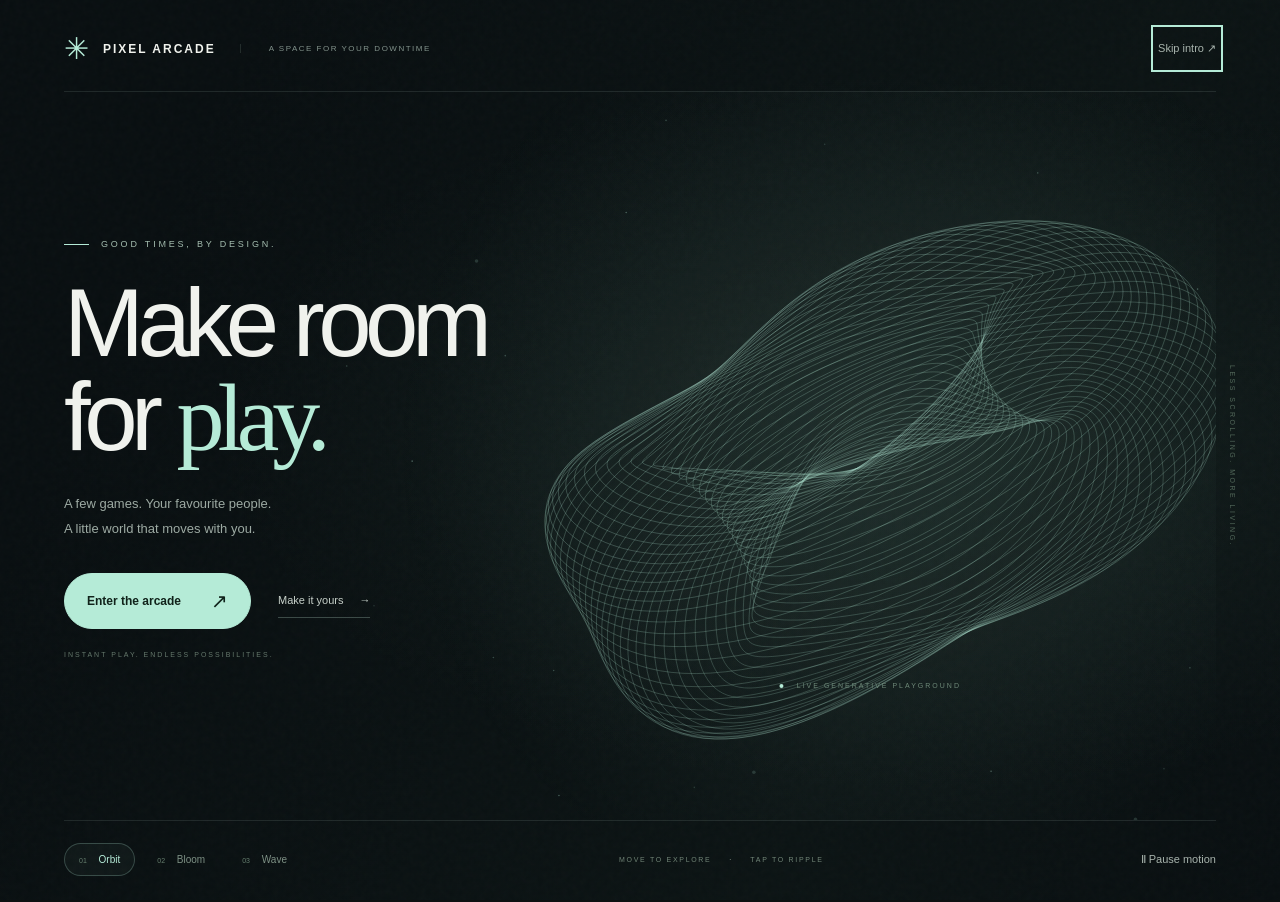
==== index.html @ 2b65c3be "Add daily coins, richer rewards and admin coin grants Add a 150-coin daily claim with a Sydney midni" ====
<!doctype html><html lang="en"><head><script>try{const t=localStorage.getItem('px-theme')||'dark';document.documentElement.dataset.theme=t==='system'?(matchMedia('(prefers-color-scheme: dark)').matches?'dark':'light'):t==='light'?'light':'dark'}catch{document.documentElement.dataset.theme='dark'}</script><script>window.pixelRequestedSection=location.hash.slice(1)</script><meta charset="utf-8"><meta name="viewport" content="width=device-width,initial-scale=1"><link id="site-icon" rel="icon" href="./icons-arcade.svg"><meta name="theme-color" content="#101014"><title>Pixel Arcade — Pick up & play</title><link rel="stylesheet" href="style.css?v=12"><link rel="stylesheet" href="appearance.css?v=2"><link rel="stylesheet" href="ai-chat.css?v=1"><link rel="stylesheet" href="calculator-advanced.css?v=1"><link rel="stylesheet" href="community.css?v=1"><link rel="stylesheet" href="colour-themes.css?v=1"><link rel="stylesheet" href="admin-panel.css?v=1"><link rel="stylesheet" href="social-hub.css?v=1"><link rel="stylesheet" href="account-security.css?v=1"><link rel="stylesheet" href="compact-ui.css?v=2"><link rel="stylesheet" href="onboarding.css?v=2"><link rel="stylesheet" href="welcome-intro.css?v=1"><link rel="stylesheet" href="icon-motion.css?v=1"><link rel="stylesheet" href="profile-ui.css?v=1"><link rel="stylesheet" href="marketplace.css?v=2"><link rel="stylesheet" href="browser-reliability.css?v=1"></head><body><aside id="side-nav"><a class="side-brand" href="#home"><span>▧</span><div>PIXEL<small>YOUR DOWNTIME, UPGRADED</small></div></a><div class="nav-label">EXPLORE</div><button class="side-link active" data-section="home"><span data-icon="home"></span>Home</button><button class="side-link" data-section="mini"><span data-icon="arcade"></span>Mini games<small id="mini-count">18</small></button><button class="side-link" data-section="big"><span data-icon="invaders"></span>Big games<small id="big-count">32</small></button><button class="side-link" data-section="apps"><span data-icon="globe"></span>Apps & browser</button><div class="nav-label">WATCH & LISTEN</div><button class="side-link" data-section="tv"><span data-icon="tv"></span>FrameX TV · Dev</button><button class="side-link" data-section="music"><span data-icon="music"></span>Spooftify</button><div class="nav-label">YOUR SPACE</div><button class="side-link" data-section="custom"><span data-icon="plus"></span>My games<small id="custom-count">0</small></button><button class="side-link" data-section="chat"><span data-icon="chat"></span>Arcade helper</button><div class="side-bottom"><button id="side-stats"><span data-icon="stats"></span>My stats</button><button id="side-settings"><span data-icon="settings"></span>Settings & cloaks</button><button id="side-tutorial"><span data-icon="help"></span>Tutorial</button><div class="side-status"><i></i> ALL SYSTEMS PLAY</div></div></aside><header><a class="brand" href="#">▦ <span>PIXEL<span class="muted">ARCADE</span></span></a><span class="headernote">SMALL GAMES. BIG ENERGY.</span><nav class="header-actions"><button id="tutorialview" aria-label="Tutorial">? <span>Tutorial</span></button><button id="settingsview" aria-label="Settings">⚙ <span>Settings</span></button><button id="statsview">◷ My stats</button><button id="accountview">☻ Account</button><button id="favview">♡ Favourites</button></nav></header><main><section id="apps-page" hidden><div class="eyebrow">ONE DOCK. ALL YOUR DESTINATIONS.</div><div class="apps-heading"><div><h1>Your everyday apps.</h1><p>Watch, play, listen, make something. Pick a destination below.</p></div><button id="apps-open-browser" class="primary">Open web browser ↗</button></div><p class="apps-service-note">Web apps use your selected Direct or Scramjet connection. Availability varies by site, embedding rules and network. NVIDIA and other services may need their own accounts.</p><div id="apps-grid"></div></section>
<section id="browser-page" hidden><div class="browser-heading"><div><span class="eyebrow">EXPLORE AT YOUR OWN PACE</span><h1>Pixel Browser<span class="browser-provider">Scramjet</span></h1></div><button id="browser-fullscreen" title="Expand browser" aria-label="Expand browser">⛶</button></div><div id="browser-workspace"><div class="browser-tabstrip"><div id="browser-tabs" role="tablist" aria-label="Browser tabs"></div><button id="browser-new-tab" aria-label="New browser tab" title="New tab">+</button></div><div class="browser-chrome"><span class="browser-mode-label">Browser</span><div class="browser-navigation"><button type="button" id="browser-back" aria-label="Previous entered address" title="Previous entered address" disabled>←</button><button type="button" id="browser-forward" aria-label="Next entered address" title="Next entered address" disabled>→</button><button type="button" id="browser-reload" aria-label="Reload page" title="Reload">↻</button><button type="button" id="browser-home" aria-label="Browser start page" title="Start page">⌂</button></div><form id="browser-form"><span class="address-mark" aria-hidden="true">◎</span><input id="browser-address" aria-label="Website address or search" placeholder="Search or enter a website…" autocomplete="off" spellcheck="false" required><button type="button" id="browser-bookmark" aria-label="Bookmark this website" title="Bookmark" disabled>☆</button><button type="submit" class="address-go" aria-label="Go to address">↵</button></form><details id="browser-menu"><summary aria-label="Browser options" title="Browser options">•••</summary><div class="browser-menu-content"><button id="browser-stop">Stop loading</button><button id="browser-open-blank">Open in blank tab ↗</button><div id="browser-links" hidden><span id="browser-external" hidden></span><span id="browser-direct" hidden></span></div><p>Back and forward follow addresses entered here. Navigation inside external pages is managed by the loaded website or provider.</p></div></details></div><div class="browser-bookmark-bar"><span>BOOKMARKS</span><div id="browser-bookmarks"></div><span id="browser-bookmark-hint">Save a favourite with ☆</span></div><div class="browser-connection-bar"><label for="browser-connection">Connection <select id="browser-connection"><option value="scramjet">Scramjet</option><option value="direct">Direct website</option></select></label><p id="browser-connection-note"></p><button id="browser-try-direct" type="button" hidden>Try Direct</button><button id="browser-retry" type="button" disabled>Retry</button></div><div id="browser-standby"><div class="browser-start-icon">◎</div><span class="eyebrow">YOUR NEXT DESTINATION</span><h2>A little curiosity<br>goes a long way.</h2><p>Search above or jump into a favourite.</p><div id="browser-start-apps"></div></div><div id="browser-viewport" hidden><iframe id="web-browser-frame" title="External Scramjet web browser" src="about:blank" allow="autoplay; fullscreen; encrypted-media; clipboard-write; gamepad" allowfullscreen sandbox="allow-scripts allow-same-origin allow-forms allow-popups allow-popups-to-escape-sandbox allow-downloads allow-pointer-lock allow-modals"></iframe></div><div class="browser-statusbar"><span class="browser-status-dot"></span><span id="browser-status" role="status">Ready when you are.</span><button id="browser-clear-bookmarks" title="Remove saved bookmarks">Clear bookmarks</button></div></div><p id="browser-feedback" role="status"></p></section><section id="notes-page" hidden><div class="eyebrow">A LITTLE SPACE FOR YOUR IDEAS</div><div class="apps-heading"><div><h1>Your scratchpad.</h1><p>Notes are saved on this browser.</p></div><button id="download-notes">Download .txt ↧</button></div><label class="sr-only" for="personal-notes">Your notes</label><textarea id="personal-notes" placeholder="Start writing something…" spellcheck="true"></textarea><p id="notes-status" role="status">Saved on this browser</p></section><section id="home-page"><div class="home-overline"><span><i></i> YOUR LITTLE CORNER OF THE INTERNET</span><time id="home-clock"></time></div><div class="home-intro"><div><p class="eyebrow">WELCOME TO PIXEL</p><h1>A good time.<br><em>One click away.</em></h1><p>Big adventures, small distractions, and your favourite sounds.<br>Where are we heading?</p></div><div class="home-emblem" aria-hidden="true">✦<span>PLAY / WATCH / LISTEN</span></div></div><section class="home-essentials" aria-label="Quick access"><div class="essentials-heading"><span class="eyebrow">RIGHT HERE, EVERY TIME</span><span>Play. Connect. Figure it out.</span></div><div id="home-tools"></div></section><form id="home-search-form"><span>⌕</span><input id="home-search" placeholder="Find your next favourite game…" aria-label="Search the arcade"><button class="primary">Find a game ↗</button></form><div class="quick-launch"><span>JUMP BACK IN</span><button data-quick="minecraft262">▦ Minecraft 26.2</button><button data-quick="bitlife">◡ BitLife</button><button id="home-random">✦ Surprise me</button><button id="home-blank">↗ Open blank tab</button></div><div class="destination-grid"><button class="destination-card mint" data-section="mini"><span class="destination-icon" data-icon="arcade"></span><span class="destination-meta">QUICK ROUNDS / CLASSIC HIGHS</span><h2>Mini games</h2><p>Little games. One more go.</p><span class="destination-arrow">↗</span></button><button class="destination-card lilac" data-section="big"><span class="destination-icon" data-icon="invaders"></span><span class="destination-meta">WORLDS WORTH GETTING LOST IN</span><h2>Big games</h2><p>Minecraft, GTA, BitLife & the original collection.</p><span class="destination-arrow">↗</span></button><button class="destination-card peach" data-section="tv"><span class="destination-icon" data-icon="tv"></span><span class="destination-meta">SOMETHING FOR THE WATCHLIST</span><h2>TV & movies</h2><p>Developer access · password required.</p><span class="destination-arrow">↗</span></button><button class="destination-card blue" data-section="music"><span class="destination-icon" data-icon="music"></span><span class="destination-meta">SET THE SOUNDTRACK</span><h2>Music</h2><p>Find your rhythm with Spooftify.</p><span class="destination-arrow">↗</span></button></div><div class="home-bottom"><div><span data-icon="plus"></span><p>Your arcade. Your picks.<small>Add a game link or upload an HTML game.</small></p></div><button id="home-add">Add a game +</button></div></section><section id="media-page" hidden><div class="eyebrow" id="media-label"></div><h1 id="media-heading"></h1><p id="media-description"></p><div id="media-art" aria-hidden="true"></div><div class="media-actions"><button id="media-play" class="primary">Open player ↗</button><button id="media-inline">Play inside this page</button><a hidden id="media-direct" target="_blank" rel="noopener noreferrer">Open source directly ↗</a></div><p id="media-note" class="stats-note"></p></section><section id="chat-page" hidden><div class="eyebrow">A LITTLE HELP GOES A LONG WAY</div><h2>Meet your arcade guide.</h2><p>Game recommendations, controls and help with your hub. A built-in guide with instant answers.</p><div class="chatbox"><div class="chat-top"><span data-icon="chat"></span><div><b>Pixel Guide</b><small>Catalogue & site help · built-in chatbot</small></div><button id="chat-clear">Clear chat</button></div><div id="chat-log" role="log" aria-live="polite"></div><div id="chat-suggestions"><button>Recommend a quick game</button><button>How do I add a game?</button><button>How does about:blank work?</button></div><form id="chat-form"><input id="chat-input" maxlength="500" aria-label="Message the arcade guide" placeholder="Ask about a game or the arcade…" required><button class="primary">Send ↗</button></form></div></section><section class="hero" id="library-hero" hidden><div class="herocopy"><div class="eyebrow">YOUR NEXT HIGH SCORE STARTS HERE</div><h1>Less loading.<br>More <em>playing.</em></h1><p>Your original favourites, plus games from across the web.<br>Pick a classic or find your next obsession.</p><button class="primary" id="blankhub">Open arcade in about:blank ↗</button><button class="hero-secondary" id="random">Surprise me</button><span class="heronote">49 games · External embeds · Saved playtime</span></div><div class="heroart" aria-hidden="true"><div class="orbit"></div><div class="pixel p1"></div><div class="pixel p2"></div><div class="pixel p3"></div><div class="pixel p4"></div><div class="bigicon">✦</div><span class="floatlabel">INSERT SOME FUN</span><span class="scorelabel">HIGH SCORE<br><b>00,2048</b></span></div></section><p id="globalfeedback" role="status"></p><section class="catalog" id="library-page" hidden><div class="sectiontop"><div><div class="eyebrow" id="library-label">THE COLLECTION</div><h2><span class="heading-label" id="library-title">Find your game</span><span id="count">49</span></h2></div><div class="library-tools"><button id="addgameview">+ Add game</button><input id="search" type="search" placeholder="⌕  Search games…" aria-label="Search games"></div></div><div class="filters" id="filters"></div><div id="grid"></div><p id="empty" hidden>No games found. Try another search.</p></section><footer><span class="brand">▦ PIXEL ARCADE</span><span>External games by their respective creators.</span><span class="activity-note">Visits and signed-in activity are recorded for site administration. Passwords remain private.</span><span>Network availability depends on your school’s settings.</span></footer></main><dialog id="player"><div class="playhead"><div><small id="category"></small><h2 id="gametitle"></h2></div><div><button id="blankgame">↗ New blank tab</button><button id="focusgame">⌨ Focus game</button><button id="fullscreen">⛶ Fullscreen</button><button id="restart">↻ Restart</button><button id="close" aria-label="Close game">✕</button></div></div><div class="gameinfo"><p id="instructions"></p><b id="score">Ready</b></div><div id="stage"></div><div id="pad" hidden><button data-key="ArrowLeft">←</button><button data-key="ArrowUp">↑</button><button data-key="ArrowDown">↓</button><button data-key="ArrowRight">→</button><button data-key=" ">Action</button></div><div class="player-links"><a hidden id="directlink" target="_blank" rel="noopener noreferrer">Open game directly ↗</a><button id="copyembed">Copy embed code</button><span id="sessiontime">0:00 played</span></div><p id="trackingnote" class="savehint"></p><p id="launchfeedback" role="status"></p></dialog><dialog id="account"><div class="playhead"><h2>Your player account</h2><button class="close-dialog" aria-label="Close account">✕</button></div><div id="accountcontent"></div></dialog><dialog id="stats"><div class="playhead"><div><small>YOUR ARCADE, BY THE NUMBERS</small><h2>Player stats</h2></div><button class="close-dialog" aria-label="Close stats">✕</button></div><div id="statscontent"></div></dialog><dialog id="addgame"><div class="playhead"><div><small>BUILD YOUR OWN COLLECTION</small><h2>Add a game</h2></div><button class="close-dialog" aria-label="Close add game">✕</button></div><form id="addgameform" class="add-game-form"><label for="newgamename">Game name</label><input id="newgamename" required maxlength="80" placeholder="What are we playing?"><div class="form-row"><div><label for="newgamesize">Collection</label><select id="newgamesize"><option value="mini">Mini games</option><option value="big">Big games</option></select></div><div><label for="newgametype">Add with</label><select id="newgametype"><option value="url">URL or iframe embed code</option><option value="html">HTML file or pasted HTML</option></select></div></div><div id="newgame-url-fields"><label for="newgameurl">Game URL or iframe embed code</label><textarea id="newgameurl" rows="3" placeholder="https://example.com/game/ or &lt;iframe src=…&gt;"></textarea></div><div id="newgame-html-fields" hidden><label for="newgamefile">Upload a .html file (up to 50 MB)</label><input id="newgamefile" type="file" accept=".html,.htm,text/html"><label for="newgamehtml">Or paste a complete HTML game</label><textarea id="newgamehtml" rows="6" placeholder="&lt;!doctype html&gt;…"></textarea></div><label for="newgamecover">Cover image URL (optional)</label><input id="newgamecover" type="url" placeholder="https://example.com/cover.jpg"><p class="stats-note">Your custom game collection is saved on this browser. Uploaded HTML runs in an isolated player. Some games need their original host to load assets or save progress.</p><button type="submit" class="primary">Add to my games +</button><p id="addgamefeedback" role="status" class="feedback"></p></form></dialog><dialog id="settings"><div class="playhead"><div><small>MAKE IT YOURS</small><h2>Launcher settings</h2></div><button class="close-dialog" aria-label="Close settings">✕</button></div>
<form id="settingsform"><div class="setting-row"><label for="launchmode">Game launch mode<small>Choose where clicking a game takes you.</small></label><select id="launchmode"><option value="blank">New about:blank tab</option><option value="inline">Inside this page</option></select></div>
<div class="setting-row"><label for="tabtitle">Tab title<small>Applies to the hub and blank tabs.</small></label><input id="tabtitle" maxlength="70" placeholder="Pixel Arcade"></div>
<div class="presets"><span>Quick presets</span><button type="button" data-preset="arcade">Arcade</button><button type="button" data-preset="notes">Notes</button><button type="button" data-preset="google">Google</button><button type="button" data-preset="sentral">Sentral</button></div>
<div class="setting-row"><label for="tabicon">Tab icon</label><select id="tabicon"><option value="arcade">Arcade controller</option><option value="notes">Notes page</option><option value="blank">Blank icon</option><option value="google">Google</option><option value="sentral">Sentral</option><option value="custom">Custom URL</option></select></div>
<div class="setting-row" id="customiconrow" hidden><label for="customicon">Custom icon URL</label><input id="customicon" type="url" placeholder="https://example.com/icon.png"></div>
<div class="setting-row"><label for="invisible">Blank tab when unfocused<small>Temporarily clears the title and icon when you leave the tab.</small></label><input id="invisible" type="checkbox"></div>
<div class="setting-row"><label for="reflection">Reflection dimming<small>Dims the arcade for a less visible screen.</small></label><input id="reflection" type="checkbox"></div>
<div class="setting-row"><label for="panicenabled">Escape quick-switch<small>Works when the hub or blank-tab toolbar has keyboard focus.</small></label><input id="panicenabled" type="checkbox"></div>
<div class="setting-row"><label for="panicurl">Quick-switch destination</label><input id="panicurl" type="url" placeholder="https://classroom.google.com"></div>
<p class="stats-note">External games receive their own keyboard input. Click the blank-tab toolbar before using Escape, or use its Quick switch button. These visual settings don’t hide traffic from network monitoring.</p>
<div class="settings-actions"><button class="primary" type="submit">Save settings</button><button id="resetsettings" type="button">Reset defaults</button></div><p id="settingsfeedback" role="status" class="feedback"></p></form></dialog>
<dialog id="tutorial"><div class="playhead"><div><small>GET PLAYING IN A MINUTE</small><h2>Your arcade field guide</h2></div><button class="close-dialog" aria-label="Close tutorial">✕</button></div><div class="tutorial-steps">
<article><b>01</b><div><h3>Find your next game</h3><p>Use the side menu for Mini Games, Big Games, TV, Music and My Games. Search or use the hearts to save favourites. The original Solus games are in Big Games.</p></div></article>
<article><b>02</b><div><h3>Launch into a blank tab</h3><p>Click a game to open an about:blank tab with the game filling the whole page. Use the Controls menu for fullscreen, restart, quick-switch or returning to the library. Allow pop-ups for this site if your browser blocks it. Choose “Inside this page” in Settings for the embedded overlay.</p></div></article>
<article><b>03</b><div><h3>Style your tab</h3><p>Settings lets you choose a tab title, icon, blank-on-unfocus mode and reflection dimming. Enable Escape quick-switch and choose its destination. The Controls menu in a game tab includes a Quick switch button.</p></div></article>
<article><b>04</b><div><h3>Keep your playtime</h3><p>Open Account and create an arcade username and password. My stats shows total time, sessions and time per game. Time counts while the player is open and the tab is visible, including menus and loading.</p></div></article>
<article><b>05</b><div><h3>Bring your friends</h3><p>Open Pixel Chat and sign in with your arcade account in the Account panel. You automatically join the public Pixel Community lobby. Everyone with an arcade account can chat there. You can also create a private server and share its invite code with friends. Server owners create channels, remove members and pin messages. Chat supports text, emoji reactions, editing and search; voice and video calls are not included.</p></div></article><article><b>06</b><div><h3>Think, calculate, play</h3><p>Calculator includes scientific maths, graphing, equations, statistics and unit conversion. In Chess Club, choose a bot and colour, click a piece to see legal moves, then click its destination. Hints, undo, promotion choices and PGN export are available. Bot Elo labels are approximate.</p></div></article></div><div class="tutorial-bottom"><p>Use Apps & browser for the app dock and external web browser. Vice City now uses GTA Browser’s built-in setup. Its first load downloads game data into browser storage. Add your own URL or HTML game from My Games. The Arcade helper can recommend games and explain these features. Games and saves belong to their external hosts. Some providers block embedding or go offline, in which case a game may be unavailable. about:blank doesn’t bypass network filters or conceal traffic.</p><button class="primary" id="tutorialdone">Let’s play ↗</button></div></dialog>
<script src="icons.js?v=8"></script><script src="privacy.js?v=14"></script><script src="appearance.js?v=2"></script><script src="catalog.js?v=11"></script><script src="colour-themes.js?v=1"></script><script src="api-client.js?v=2"></script><script src="hub.js?v=18"></script><script src="account-security.js?v=1"></script><script src="extras.js?v=10"></script><script src="browser-state.js?v=9"></script><script src="apps.js?v=10"></script><script src="community.js?v=market-4"></script><script src="calculator.js?v=10"></script><script src="calculator-advanced.js?v=1"></script><script src="activity.js?v=1"></script><script src="pages-bridge.js?v=2"></script><script type="module" src="tools.js?v=coins-13"></script></body></html>
---- style.css ----
:root{color-scheme:dark;--bg:#101014;--panel:#1b1b23;--ink:#f3f2f7;--muted:#96949f;--lime:#d4fa78}*{box-sizing:border-box}body{margin:0;background:var(--bg);color:var(--ink);font-family:Arial,Helvetica,sans-serif}button,input{font:inherit}button{cursor:pointer;border:1px solid #383740;background:#24242d;color:inherit;border-radius:9px;padding:11px 16px}button:hover{border-color:var(--lime);transform:translateY(-1px)}button:focus-visible,a:focus-visible{outline:2px solid var(--lime);outline-offset:4px}header{height:88px;display:flex;align-items:center;justify-content:space-between;border-bottom:1px solid #292830;padding:0 5%}.brand{font-weight:900;letter-spacing:1px;text-decoration:none;color:var(--ink);display:flex;gap:10px;align-items:center}.brand:first-letter{color:var(--lime)}.muted{color:#aaa6b3;font-weight:400}.headernote,.eyebrow{font-size:11px;font-weight:700;letter-spacing:2px;color:var(--muted)}main{max-width:1400px;margin:auto;padding:36px 5% 0}.hero{min-height:365px;background:#242037;border:1px solid #3b344c;border-radius:20px;display:flex;overflow:hidden;position:relative}.herocopy{padding:40px;z-index:1;flex:1}.eyebrow{color:var(--lime)}h1{font-size:clamp(40px,5vw,68px);letter-spacing:-3px;line-height:1.04;margin:21px 0}h1 em{font-style:normal;color:var(--lime)}p{color:var(--muted);font-size:14px;line-height:1.65}.primary{background:var(--lime);color:#172008;border:0;font-weight:700}.heronote{font-size:11px;color:#b2adbf;margin-left:16px}.heroart{width:40%;position:relative;background:radial-gradient(ellipse at center,#58427755,transparent 70%)}.bigicon{font-size:240px;color:#d0b1ff;position:absolute;top:28px;left:20%;text-shadow:15px 18px 0 #7355a2;transform:rotate(-12deg)}.orbit{position:absolute;border:1px solid #72648066;border-radius:50%;width:330px;height:330px;top:20px;left:5%}.floatlabel{position:absolute;bottom:35px;left:22%;background:#d4fa78;color:#28311a;padding:9px 15px;font:bold 11px monospace;transform:rotate(-7deg)}.scorelabel{position:absolute;top:36px;right:28px;font:10px monospace;color:#afa4bd;line-height:1.8}.scorelabel b{font-size:21px;color:white}.pixel{position:absolute;width:20px;height:20px;background:#d4fa78;transform:rotate(15deg)}.p1{top:55px;left:10%}.p2{bottom:70px;right:10%;width:35px;height:35px;background:#ff9e78}.p3{top:180px;right:5%;width:10px;height:10px}.p4{bottom:60px;left:6%;background:#aa8bdb}.catalog{padding-top:42px}.sectiontop{display:flex;justify-content:space-between;align-items:center}h2{font-size:25px;letter-spacing:-.7px;margin:12px 0}h2 span{background:#292932;color:#aaa5b6;padding:5px 8px;font-size:12px;border-radius:6px;margin-left:12px;vertical-align:middle}input{background:#1b1b22;border:1px solid #34323e;border-radius:9px;padding:13px 17px;width:260px;color:white}.filters{display:flex;gap:8px;margin:20px 0 26px;flex-wrap:wrap}.filters button{border-radius:25px;font-size:12px;padding:10px 18px;background:none}.filters .active{background:var(--lime);color:#1b2510;border-color:var(--lime)}#grid{display:grid;grid-template-columns:repeat(4,1fr);gap:21px}.card{background:var(--panel);border-radius:12px;border:1px solid #2b2934;overflow:hidden;position:relative;transition:.2s}.card:hover{transform:translateY(-4px);border-color:#777183}.thumb{height:150px;display:grid;place-items:center;position:relative;overflow:hidden;background:radial-gradient(circle at 65% 25%,var(--color),transparent 120%),#202030}.thumb:after{content:'';position:absolute;inset:0;background-image:linear-gradient(#ffffff08 1px,transparent 1px),linear-gradient(90deg,#ffffff08 1px,transparent 1px);background-size:24px 24px}.glyph{font:bold 64px monospace;transform:rotate(-9deg);text-shadow:5px 6px #0004;color:#fff;z-index:1}.cardplay{display:block;border:0;padding:0;text-align:left;width:100%;background:none;border-radius:0}.cardplay:hover{transform:none}.cardbody{padding:17px}.cardbody strong{font-size:15px;display:block}.meta{display:flex;justify-content:space-between;color:#a7a3b2;font-size:11px;margin-top:8px}.heart{position:absolute;right:10px;top:10px;z-index:2;background:#17121f88;padding:5px 9px;font-size:19px;border:0}.heart.selected{color:var(--lime)}footer{display:flex;justify-content:space-between;gap:20px;align-items:center;color:#77737f;font-size:11px;padding:36px 0;margin-top:35px;border-top:1px solid #292830}footer .brand{font-size:12px;color:#aaa5b3}dialog{width:min(760px,96vw);padding:24px;border:1px solid #4e475f;background:#17151f;color:white;border-radius:16px;max-height:95vh;overflow:auto}dialog::backdrop{background:#06050be8;backdrop-filter:blur(9px)}.playhead{display:flex;align-items:center;justify-content:space-between}.playhead small{color:var(--lime);font-size:10px;text-transform:uppercase;letter-spacing:2px}.playhead h2{margin:7px 0}.gameinfo{display:flex;align-items:center;justify-content:space-between;gap:15px}.gameinfo p{font-size:12px}.gameinfo b{font:12px monospace;color:var(--lime);white-space:nowrap}#stage{background:#0d0d15;min-height:300px;border-radius:10px;display:flex;align-items:center;justify-content:center;flex-direction:column;overflow:hidden;padding:15px}canvas{width:100%;max-width:560px;aspect-ratio:7/5;touch-action:none}.board{display:grid;gap:7px;width:min(100%,420px);margin:12px auto}.cell{aspect-ratio:1;border:0;font-weight:700;font-size:22px;padding:2px;min-width:0;background:#2c273b;display:grid;place-items:center}.cell.lit{background:var(--lime);color:#1f2911}.cell.tile{background:#5c4375;color:white}.cell small{font-size:15px}.gamebtn{padding:24px;margin:12px;max-width:95%}#pad{display:flex;justify-content:center;gap:8px;margin:16px 0}#pad button{touch-action:none}.savehint{text-align:center;font-size:10px}.status{font-size:20px;color:var(--lime);text-align:center}@media(max-width:900px){#grid{grid-template-columns:repeat(3,1fr)}.headernote{display:none}.heroart{width:35%}.bigicon{left:0;font-size:200px}.orbit{width:250px;height:250px}footer{flex-wrap:wrap}}@media(max-width:600px){header{height:70px}.brand{font-size:13px}header button{font-size:12px}main{padding:20px 5%}.heroart{display:none}.herocopy{padding:27px}.hero{min-height:340px}.heronote{display:block;margin:15px 0 0}.sectiontop{align-items:flex-start;gap:14px;flex-direction:column}input{width:100%}#grid{grid-template-columns:repeat(2,1fr);gap:12px}.thumb{height:125px}.glyph{font-size:50px}.cardbody{padding:13px}.cardbody strong{font-size:13px}.gameinfo{align-items:flex-start}.playhead button{padding:9px}.cell{font-size:18px}dialog{padding:14px}#pad{gap:5px}#pad button{padding:12px}footer span:last-child{width:100%}}
[hidden]{display:none!important}
.header-actions{display:flex;gap:8px}.header-actions button{font-size:12px}.headernote{display:none}#player{width:min(1160px,98vw)}#player #stage{padding:0;min-height:380px}#stage iframe{display:block;width:100%;height:min(65vh,700px);min-height:380px;border:0;background:#101014}.player-links{display:flex;align-items:center;gap:16px;flex-wrap:wrap;font-size:12px;margin-top:15px}.player-links a{color:var(--lime)}.player-links button{font-size:11px}.player-links span{margin-left:auto;color:#a79ab5}#stage:fullscreen{width:100vw;height:100vh}#stage:fullscreen iframe{height:100vh;max-height:none}#account,#stats{width:min(760px,96vw)}.account-card{padding:25px 0}.account-card h3{font-size:26px;letter-spacing:-1px;margin:12px 0}.account-card form{display:flex;gap:12px;flex-wrap:wrap}.account-card label{display:block;width:100%;font-size:12px;color:#b9b1c7}.account-card input{flex:1;min-width:180px}.feedback{color:var(--lime);min-height:20px;font-size:13px}.account-link{color:var(--lime);display:inline-block;margin:12px 0}.stats-tiles{display:grid;grid-template-columns:repeat(3,1fr);gap:12px;margin:22px 0}.stat-tile{background:#292333;border:1px solid #41374f;border-radius:12px;padding:20px}.stat-tile b{display:block;font-size:27px;color:var(--lime);margin:8px 0}.stat-tile small{color:#b1a6c0}.stats-table{width:100%;border-collapse:collapse;font-size:13px}.stats-table th,.stats-table td{padding:14px 8px;text-align:left;border-bottom:1px solid #36303f}.stats-table th{color:#a99cb9;font-size:10px;letter-spacing:1px}.stats-table tr td:nth-child(2){color:var(--lime)}.stats-note{font-size:11px}.pill{background:#353040;color:var(--lime);padding:6px 10px;border-radius:20px;font-size:11px}.embed-error{padding:15px;font-size:12px;color:#c5b6da}#accountcontent a{color:var(--lime)}@media(max-width:600px){header{padding:0 3%;height:auto;min-height:80px;gap:10px;flex-wrap:wrap;padding-top:15px;padding-bottom:15px}.header-actions{gap:5px}.header-actions button{padding:9px;font-size:10px}.playhead h2{font-size:20px}.playhead button{font-size:10px;padding:8px}.stats-tiles{gap:7px}.stat-tile{padding:12px}.stat-tile b{font-size:21px}#player #stage iframe{min-height:400px}.player-links{gap:12px}.player-links span{margin-left:0}}
.game-icon{width:74px;height:74px;display:block;z-index:1;color:#f2edff;transform:rotate(-7deg);filter:drop-shadow(6px 7px 0 #0004)}.game-icon svg{width:100%;height:100%}.game-cover{width:100%;height:100%;object-fit:cover;position:absolute;inset:0}.thumb:has(.game-cover):after{background:linear-gradient(0deg,#16102055,transparent 60%)}.hero-secondary{margin-left:10px;background:transparent;border-color:#7b688e;color:#e0d2ef}.heronote{display:block;margin:14px 0 0}.reflection-dim{filter:brightness(.35)}.header-actions{flex-wrap:wrap;justify-content:flex-end}.header-actions button{font-size:11px}#settings,#tutorial{width:min(780px,96vw)}#settings select{font:inherit;color:#eee;background:#26202f;border:1px solid #4a3d58;border-radius:8px;padding:10px;max-width:240px}.setting-row{display:flex;align-items:center;justify-content:space-between;gap:20px;padding:18px 0;border-bottom:1px solid #342b3e}.setting-row label{font-size:13px;font-weight:700}.setting-row small{font-weight:400;display:block;font-size:11px;color:#b2a2c3;line-height:1.5;margin-top:6px;max-width:360px}.setting-row input[type=checkbox]{width:20px;height:20px;accent-color:var(--lime);flex:none}.setting-row input:not([type=checkbox]){width:260px}.presets{display:flex;align-items:center;gap:8px;flex-wrap:wrap;margin-top:18px}.presets span{font-size:11px;color:#ac9cbe;margin-right:8px}.presets button{font-size:11px}.settings-actions{display:flex;gap:12px;margin-top:20px}.tutorial-steps{margin-top:20px;display:grid;gap:12px}.tutorial-steps article{display:flex;gap:20px;background:#241e2e;border:1px solid #3d314d;padding:20px;border-radius:12px}.tutorial-steps article>b{font:26px monospace;color:var(--lime);padding-top:4px}.tutorial-steps h3{font-size:16px;margin:0 0 8px}.tutorial-steps p{font-size:12px;margin:0}.tutorial-bottom p{font-size:11px}#globalfeedback,#launchfeedback{color:var(--lime);font-size:12px}#launchfeedback:empty,#globalfeedback:empty{display:none}.playhead>div:last-child{display:flex;gap:6px;flex-wrap:wrap;justify-content:flex-end}.hero .primary{font-size:13px}@media(max-width:650px){header{align-items:flex-start}.header-actions{max-width:280px}.header-actions button{font-size:10px;padding:8px}.header-actions button span{display:none}.setting-row{align-items:flex-start;flex-direction:column;gap:10px}.setting-row input:not([type=checkbox]){width:100%}.setting-row:has(input[type=checkbox]){flex-direction:row;align-items:center}.hero-secondary{margin:12px 0 0;display:block}.tutorial-steps article{padding:15px;gap:14px}.playhead{gap:10px}.playhead>div:last-child{max-width:230px}.game-icon{width:65px;height:65px}}
.account-tabs{display:flex;gap:8px;margin:24px 0 18px}.account-tabs button.active{background:var(--lime);color:#182009;border-color:var(--lime)}.account-card form.login-form{display:flex;flex-direction:column;gap:10px}.account-card form.login-form input{width:100%;flex:auto}.login-form label{margin-top:8px}.login-form button[type=submit]{margin-top:14px;align-self:flex-start;min-width:180px}.account-actions{display:flex;gap:10px;margin-top:22px}.login-form .feedback{margin:0}.account-card input{min-height:44px}
:root{--bg:#0d1011;--panel:#171c1d;--lime:#c5f7dd;--muted:#8c9998}body{background:radial-gradient(ellipse at 80% 0,#1c332c44,transparent 55%),#0d1011}#side-nav{position:fixed;inset:0 auto 0 0;width:226px;padding:28px 17px 18px;background:#101516;border-right:1px solid #26302e;z-index:20;display:flex;flex-direction:column}.side-brand{display:flex;align-items:center;gap:10px;color:#e0f9ed;text-decoration:none;font-size:22px;letter-spacing:3px;font-weight:800;padding:3px 11px 30px}.side-brand>span{color:#c5f7dd;display:grid;place-items:center;width:37px;height:37px;background:#203b30;border-radius:12px;font-size:29px;letter-spacing:0}.side-brand small{display:block;font:7px Arial;letter-spacing:1.4px;color:#7f9a8c;margin-top:6px}.nav-label{font-size:8px;font-weight:700;letter-spacing:1.8px;color:#63756e;margin:24px 12px 10px}.side-link{display:flex;align-items:center;gap:12px;background:none;border:1px solid transparent;text-align:left;font-size:12px;color:#9aaba4;padding:13px 12px;margin:2px 0;border-radius:9px}.side-link>span,.side-bottom button>span{width:18px;height:18px;flex:none;display:block}.side-link svg,.side-bottom svg{width:100%;height:100%}.side-link small{margin-left:auto;color:#687c72;font:9px monospace}.side-link.active{background:#20372e;color:#d0fce4;border-color:#314a3e}.side-link.active small{color:#a2d3ba}.side-link:hover{background:#1b2b24;border-color:#314a3e;transform:none}.side-bottom{margin-top:auto;padding-top:20px}.side-bottom button{display:flex;align-items:center;gap:12px;width:100%;border:none;background:none;font-size:11px;color:#91a39a;padding:11px 12px;text-align:left}.side-status{font:8px monospace;color:#637a6b;letter-spacing:1px;margin:22px 10px 0}.side-status i,.home-overline i{display:inline-block;width:5px;height:5px;background:#a4e0be;border-radius:50%;margin-right:6px}body>header{margin-left:226px;padding:0 40px;height:80px;border-bottom-color:#25302a}body>header>.brand{font-size:11px;color:#8fa39a;font-weight:500;letter-spacing:1.5px}main{max-width:1450px;margin:0 0 0 226px;padding:35px 40px 0}main>footer{font-size:9px;color:#61776b;border-top-color:#28322d}.header-actions button{background:#1b2520;border-color:#303e35;color:#a9bcb1;border-radius:7px}.home-overline{display:flex;justify-content:space-between;align-items:center;font:8px monospace;letter-spacing:1.6px;color:#789182}.home-overline time{font:10px monospace;color:#a5b7ac;letter-spacing:0}.home-intro{display:flex;align-items:center;justify-content:space-between;padding-top:43px}.home-intro .eyebrow{font-size:9px;letter-spacing:2.8px;color:#90b49d}.home-intro h1{font-size:clamp(40px,4.5vw,66px);letter-spacing:-2.5px;line-height:1.1;margin:20px 0}.home-intro h1 em{color:#bff1d2}.home-intro p:not(.eyebrow){font-size:12px;color:#8b9e92;line-height:1.9}.home-emblem{position:relative;display:grid;place-items:center;width:235px;height:235px;color:#9dcca4;font-size:180px;text-shadow:10px 13px #243e2d;transform:rotate(-8deg);margin:0 35px}.home-emblem:before{content:'';position:absolute;inset:0;border:1px solid #2e4636;border-radius:50%;transform:rotate(20deg)}.home-emblem span{position:absolute;bottom:15px;right:-10px;background:#b7df9c;color:#27371d;padding:7px 12px;font:8px monospace;letter-spacing:1px;transform:rotate(2deg)}#home-search-form{display:flex;align-items:center;gap:10px;background:#161f1a;border:1px solid #354738;border-radius:12px;padding:8px 9px;margin:26px 0 17px;max-width:880px;box-shadow:0 8px 35px #0002}#home-search-form>span{font-size:26px;padding-left:12px;color:#76947d}#home-search{flex:1;border:0;background:none;width:auto;padding:9px;font-size:12px;outline:0}#home-search-form button{font-size:10px;padding:13px 18px;background:#c4f3d6;border-radius:7px}.quick-launch{display:flex;gap:8px;align-items:center;flex-wrap:wrap;margin-bottom:35px}.quick-launch>span{font:8px monospace;letter-spacing:1px;color:#697e6e;margin-right:4px}.quick-launch button{padding:7px 11px;font-size:9px;background:#182019;border-color:#2e3b2d;color:#a3b69f;border-radius:20px}.destination-grid{display:grid;grid-template-columns:repeat(2,minmax(0,1fr));gap:17px}.destination-card{position:relative;min-height:187px;text-align:left;overflow:hidden;padding:26px 25px;border:1px solid #33483e;border-radius:15px;background:linear-gradient(120deg,#213a2e,#16231c);display:block}.destination-card:hover{border-color:#97c5a5;transform:translateY(-3px)}.destination-card.lilac{background:linear-gradient(120deg,#312b44,#1e1c2a);border-color:#443b55}.destination-card.peach{background:linear-gradient(120deg,#3d3027,#251e19);border-color:#514033}.destination-card.blue{background:linear-gradient(120deg,#20373b,#182528);border-color:#30484d}.destination-card .destination-meta{font:7px monospace;letter-spacing:1.5px;color:#87a38b}.destination-card.lilac .destination-meta{color:#a497ba}.destination-card.peach .destination-meta{color:#b49a7e}.destination-card.blue .destination-meta{color:#85a9ad}.destination-card h2{font-size:24px;font-weight:600;letter-spacing:-.7px;color:#d8eede;margin:16px 0 7px}.destination-card.lilac h2{color:#e0d5f4}.destination-card.peach h2{color:#f1dbc9}.destination-card.blue h2{color:#cce8ec}.destination-card p{font-size:10px;margin:0;color:#849b89}.destination-card.lilac p{color:#9d91af}.destination-card.peach p{color:#a9937f}.destination-card.blue p{color:#829fa2}.destination-icon{position:absolute;right:28px;top:35px;width:73px;height:73px;color:#9cc8ac;opacity:.8;transform:rotate(-9deg)}.destination-icon svg{width:100%;height:100%}.lilac .destination-icon{color:#b6a2d9}.peach .destination-icon{color:#d6ab82}.blue .destination-icon{color:#8ebdc5}.destination-arrow{position:absolute;right:25px;bottom:25px;font-size:22px;color:#7f9a85}.home-bottom{display:flex;justify-content:space-between;align-items:center;gap:15px;margin:24px 0 0;padding:20px 0;border-top:1px solid #27372c}.home-bottom>div{display:flex;gap:15px;align-items:center}.home-bottom>div>span{width:32px;height:32px;color:#8ead95}.home-bottom svg{width:100%;height:100%}.home-bottom p{font-size:12px;color:#b1c6b5;margin:0}.home-bottom small{font-size:10px;color:#6d8675;display:block;margin-top:3px}.home-bottom button{font-size:10px;background:#1a281f;border-color:#3b513f;color:#b7d7bf}.catalog{padding-top:8px}.heading-label{display:inline!important;padding:0!important;margin:0!important;background:none!important;color:var(--ink)!important;font-size:25px!important}.library-tools{display:flex;gap:10px;align-items:center}.library-tools button{font-size:11px;background:#1e3225;border-color:#3a543f;color:#b4d8be}#grid{grid-template-columns:repeat(3,minmax(0,1fr));gap:18px}.card{border-color:#2c3730;background:#171f1a}.thumb{height:150px}.cardbody strong{font-size:13px}.meta{font-size:9px}.remove-game{position:absolute;right:10px;bottom:8px;font-size:9px;padding:3px 6px;background:#392327;color:#e1aaaa;border:1px solid #61343b}.card:has(.remove-game) .meta>span:last-child{visibility:hidden}.add-game-form{display:flex;flex-direction:column;gap:10px;margin-top:25px}.add-game-form label{font-size:11px;color:#c2b9ce}.add-game-form input,.add-game-form textarea,.add-game-form select{width:100%;background:#241f2b;border:1px solid #44384f;border-radius:8px;padding:12px;color:white;font:12px Arial}.add-game-form textarea{resize:vertical;line-height:1.6}.add-game-form .form-row{display:flex;gap:15px}.form-row>div{flex:1}.form-row label{display:block;margin-bottom:9px}#newgame-url-fields,#newgame-html-fields{display:flex;flex-direction:column;gap:10px}#addgame{width:min(750px,96vw)}#media-page{padding:50px 0;min-height:650px}#media-page h1{font-size:60px;letter-spacing:-2px}.media-actions{display:flex;align-items:center;gap:14px;flex-wrap:wrap}.media-actions button{font-size:12px}.media-actions a{font-size:11px;color:#b8d2bf}.media-actions .primary{background:#c5f7dd;color:#15251b}#media-art{width:150px;height:150px;color:#7ca28b;margin:50px 0}#media-art svg{width:100%;height:100%}#media-page p{max-width:650px}#media-note{margin-top:24px;color:#9caa9b}#chat-page{padding:20px 0}#chat-page>h2{font-size:32px;margin-top:15px}.chatbox{max-width:850px;margin-top:25px;background:#131b16;border:1px solid #344b3b;border-radius:15px;overflow:hidden}.chat-top{display:flex;align-items:center;gap:12px;padding:18px 20px;border-bottom:1px solid #2c4133}.chat-top>span{width:30px;height:30px;color:#b6e6c7}.chat-top svg{width:100%;height:100%}.chat-top>div{flex:1}.chat-top b{font-size:12px}.chat-top small{display:block;color:#6f8e79;font-size:9px;margin-top:4px}.chat-top button{font-size:9px;background:#1c2a20;border-color:#374c3c;color:#9bbca5}#chat-log{height:350px;overflow:auto;padding:22px;display:flex;flex-direction:column;gap:18px}.chat-message{max-width:90%;padding:15px;background:#1d2a21;border:1px solid #334936;border-radius:10px}.chat-message small{font-size:8px;letter-spacing:1px;color:#8bbf9b}.chat-message p{font-size:12px;margin:7px 0 0;color:#b3c9b8}.chat-message.user{align-self:flex-end;background:#293b2e;border-color:#3c5842}.chat-message.user small{color:#b6d6ba}.chat-actions{display:flex;gap:7px;margin-top:13px;flex-wrap:wrap}.chat-actions button{font-size:10px;padding:7px 11px;background:#263e2c;border-color:#45654b;color:#c0e5c8}#chat-suggestions{display:flex;gap:7px;padding:0 20px 15px;flex-wrap:wrap}#chat-suggestions button{font-size:9px;padding:7px 10px;background:#1a281e;border-color:#354936;color:#8fac95}#chat-form{display:flex;gap:10px;padding:15px;border-top:1px solid #2b4032}#chat-form input{flex:1;width:auto;background:#1b2a20;border-color:#3a5041;font-size:12px}#chat-form button{font-size:11px}#player{z-index:50}.filters button{font-size:10px;padding:9px 14px}.filters .active{background:#c5f7dd;color:#19291e}body>header .header-actions button:first-child{display:none}body>header .header-actions button:nth-child(2){display:none}
@media(min-width:1600px){#grid{grid-template-columns:repeat(4,minmax(0,1fr))}main{margin-left:226px;margin-right:auto}}
@media(max-width:1100px){#side-nav{width:192px;padding-left:11px;padding-right:11px}body>header{margin-left:192px;padding:0 25px}main{margin-left:192px;padding:30px 25px 0}.side-brand{font-size:18px;letter-spacing:2px}.side-brand small{font-size:6px}.home-emblem{width:180px;height:180px;font-size:145px;margin-right:10px}.destination-icon{width:53px;height:53px;right:20px}.destination-card{padding:23px 20px}.destination-card p{max-width:220px}.destination-card h2{font-size:22px}.home-intro h1{font-size:50px}.home-overline{font-size:7px;letter-spacing:1px}#grid{grid-template-columns:repeat(2,minmax(0,1fr))}.header-actions button{font-size:10px}.library-tools input{width:210px}}
@media(max-width:760px){#side-nav{width:69px;padding:22px 6px 12px}.side-brand{padding:0 0 30px;justify-content:center}.side-brand>span{width:34px;height:34px}.side-brand>div,.nav-label,.side-link>small,.side-status,.side-bottom button>span+*{display:none}.side-link{font-size:0;padding:14px;justify-content:center}.side-link>span{width:21px;height:21px}.side-bottom button{font-size:0;justify-content:center;padding:13px}.side-bottom button>span{width:21px;height:21px}.side-bottom{padding-top:10px}body>header{margin-left:69px;height:70px;padding:0 15px}.brand{font-size:9px!important}.header-actions{max-width:none}.header-actions button{font-size:9px;padding:8px}main{margin-left:69px;padding:25px 20px 0}.home-intro{padding-top:28px}.home-intro h1{font-size:42px}.home-emblem{display:none}.home-intro p:not(.eyebrow){font-size:11px}.home-overline{font-size:6px;letter-spacing:.7px}.home-overline time{font-size:8px}.destination-grid{gap:12px}.destination-card{min-height:170px;padding:18px}.destination-card .destination-meta{font-size:6px;letter-spacing:1px;display:block;max-width:130px}.destination-icon{width:36px;height:36px;top:55px;right:16px;opacity:.6}.destination-card h2{font-size:20px;margin-top:25px}.destination-card p{font-size:9px;max-width:140px}.destination-arrow{font-size:17px;right:16px;bottom:18px}.quick-launch{gap:6px;margin-bottom:25px}.quick-launch>span{width:100%;margin-bottom:3px}.quick-launch button{font-size:8px}.home-bottom small{font-size:8px}.home-bottom p{font-size:10px}.home-bottom button{font-size:9px;padding:9px}.home-bottom>div>span{display:none}#home-search-form{padding:6px;gap:0}#home-search-form>span{padding-left:8px;font-size:20px}#home-search{font-size:10px;min-width:0}#home-search-form button{font-size:9px;padding:11px}#grid{gap:12px}.thumb{height:125px}.sectiontop{gap:18px}.library-tools{width:100%;flex-direction:row}.library-tools input{flex:1;min-width:0;width:auto}.library-tools button{padding:12px 10px;font-size:10px}.cardbody{padding:12px}.cardbody strong{font-size:11px}.meta{font-size:8px}.game-icon{width:58px;height:58px}.filters{gap:6px}.filters button{font-size:9px;padding:7px 10px}#media-page{padding-top:25px}#media-page h1{font-size:44px}.chat-message{max-width:100%}#chat-log{height:380px;padding:14px}.chat-message p{font-size:11px}#chat-form{padding:10px;gap:7px}#chat-form input{min-width:0;font-size:11px}#chat-form button{padding:10px}.chat-top{padding:15px}#chat-page>h2{font-size:27px}footer .brand{font-size:8px!important}.add-game-form .form-row{flex-direction:column}#media-art{width:110px;height:110px}}
@media(max-width:450px){main{padding-left:14px;padding-right:14px}.destination-grid{grid-template-columns:1fr}.destination-card{min-height:155px}.destination-icon{width:55px;height:55px;top:35px;right:25px}.destination-card .destination-meta{max-width:none}.destination-card h2{margin-top:19px}.destination-card p{max-width:210px}.home-intro h1{font-size:37px}#grid{grid-template-columns:1fr}.thumb{height:155px}#home-search-form button{font-size:0;width:33px;padding:10px}#home-search-form button:after{content:'↗';font-size:13px}.header-actions{gap:5px}body>header>.brand{display:none}.home-overline>span{max-width:170px;line-height:1.8}}
@media(prefers-reduced-motion:reduce){*{scroll-behavior:auto!important;transition:none!important}}
/* App dock and external browser */
.app-dock{display:flex;align-items:center;justify-content:center;gap:12px;background:linear-gradient(135deg,#14251b,#101f17);border:1px solid #273e2f;border-radius:58px;padding:12px 18px;margin:0 auto 35px;max-width:1040px;box-shadow:0 10px 22px #0002;overflow-x:auto;scrollbar-width:thin}.dock-button{border-radius:50%;background:#1b3023;border:1px solid transparent;color:#e8f7ee;width:59px;height:59px;min-width:48px;padding:15px;display:grid;place-items:center;transition:transform .18s,border-color .18s,background .18s}.dock-button svg{width:100%;height:100%;overflow:visible}.dock-button:hover,.dock-button:focus-visible{transform:translateY(-4px);background:#284b35;border-color:#799a7d}.dock-button.selected{background:#2e4a37;border-color:#b7dfbf}.dock-browser{border-left:1px solid #54745c;border-radius:16px;margin-left:5px}.apps-heading{display:flex;justify-content:space-between;align-items:center;gap:20px}.apps-heading h1,#browser-page>h1{font-size:45px;letter-spacing:-1.5px;margin:12px 0}.apps-heading p{font-size:13px;color:#94ac9a}.apps-heading>button{white-space:nowrap}#apps-page,#notes-page,#browser-page{padding:15px 0 45px}.apps-service-note{font-size:12px;color:#8da997;line-height:1.8;max-width:760px;margin:15px 0 24px}#apps-grid{display:grid;grid-template-columns:repeat(3,minmax(0,1fr));gap:16px;margin-top:26px}.app-tile{position:relative;display:flex;flex-direction:column;align-items:flex-start;text-align:left;padding:26px;min-height:190px;border:1px solid #304b37;background:linear-gradient(130deg,#1b2b20,#151f19);border-radius:16px;color:#e4f6e9;transition:border-color .2s,transform .2s}.app-tile:hover{border-color:var(--app-color);transform:translateY(-3px)}.app-tile-icon{width:42px;height:42px;color:var(--app-color);margin-bottom:19px}.app-tile-icon svg{width:100%;height:100%}.app-tile strong{font-size:18px}.app-tile small{font-size:10px;color:#91ad9a;margin-top:8px;line-height:1.5;padding-right:15px}.app-tile-arrow{position:absolute;right:23px;bottom:24px;font-size:22px;color:var(--app-color)}#browser-form{display:flex;gap:9px;align-items:center;padding:9px;background:#16271b;border:1px solid #39553f;border-radius:13px}#browser-address{flex:1;min-width:0;width:auto;background:transparent;border:none;font-size:13px;color:#e5f6eb}.browser-globe{font-size:25px;color:#8cbf9e;padding:0 5px 0 10px}#browser-form button{padding:13px 25px}.browser-toolbar{display:flex;gap:8px;align-items:center;margin:17px 0;color:#8ead99;font-size:10px}.browser-toolbar>span{flex:1;line-height:1.6}.browser-toolbar button{font-size:10px;padding:9px 12px;background:#1e3024;border-color:#3d5745;color:#cae6d3}#browser-feedback{font-size:12px;color:#f3bdac}#browser-links{display:flex;gap:20px;flex-wrap:wrap;margin-bottom:18px}#browser-links a{font-size:11px;color:#bce3c8}#browser-standby{border:1px dashed #3a5743;border-radius:17px;background:radial-gradient(ellipse at 50% 100%,#243b2c,#121c17);min-height:390px;display:flex;align-items:center;justify-content:center;flex-direction:column;text-align:center;padding:30px}#browser-standby>span{font-size:100px;color:#7eaf90;line-height:1.2}#browser-standby h2{font-size:27px;color:#d6efde;margin:25px 0 5px}#browser-standby p{font-size:12px;color:#86a490}#browser-viewport{border:1px solid #405e48;border-radius:14px;overflow:hidden;height:72vh;min-height:500px;background:#101614}#web-browser-frame{border:0;width:100%;height:100%;display:block}#personal-notes{display:block;width:100%;min-height:420px;margin-top:25px;resize:vertical;border:1px solid #3b5544;border-radius:14px;background:#17241c;color:#d8f1e2;padding:26px;font:15px/1.9 ui-monospace,monospace}#notes-status{font-size:11px;color:#88a992}.sr-only{position:absolute;width:1px;height:1px;padding:0;overflow:hidden;clip:rect(0,0,0,0);white-space:nowrap;border:0}
@media(max-width:1100px){.app-dock{gap:7px;padding:10px}.dock-button{width:49px;height:49px;padding:12px;min-width:43px}}@media(max-width:760px){.app-dock{justify-content:flex-start;border-radius:24px;margin-bottom:28px;gap:8px;padding:9px 12px}.dock-button{width:48px;height:48px;min-width:48px;padding:12px}#apps-grid{grid-template-columns:repeat(2,minmax(0,1fr));gap:12px}.app-tile{padding:20px;min-height:180px}.app-tile strong{font-size:16px}.app-tile small{font-size:9px}.apps-heading{align-items:flex-start;flex-direction:column;gap:5px}.apps-heading h1,#browser-page>h1{font-size:35px}.apps-heading>button{font-size:10px}.browser-toolbar{flex-wrap:wrap}.browser-toolbar>span{flex-basis:100%}#browser-address{font-size:11px}#browser-form button{font-size:11px;padding:12px}#browser-viewport{min-height:420px;height:70vh}.apps-service-note{font-size:11px}#personal-notes{padding:18px;font-size:13px}}@media(max-width:450px){#apps-grid{grid-template-columns:1fr}.app-tile{min-height:150px}.app-tile-icon{width:32px;height:32px;margin-bottom:14px}}
/* Arcade tools */
.tool-heading{display:flex;align-items:center;justify-content:space-between;gap:18px}.tool-heading h1{font-size:clamp(30px,4vw,46px);letter-spacing:-1.8px;margin:12px 0 20px}.tool-heading a{color:#d6fa79;font-size:12px}.tool-note{font-size:12px;line-height:1.7;color:#9cbaa7}.beta-tag{display:inline-block;padding:6px 9px;border:1px solid #46624d;border-radius:6px;color:#cfe9a7;font-size:9px;letter-spacing:1px;vertical-align:middle}.tool-dock{font-size:24px;padding:8px}.tool-emoji{font-size:34px}#community-page,#chess-page,#calculator-page{padding:12px 0 45px}#community-feedback,#calc-feedback{color:#f7c39a;font-size:13px;min-height:22px;margin:8px 0}.community-layout{display:grid;grid-template-columns:150px 170px minmax(260px,1fr) 145px;border:1px solid #3b5545;border-radius:18px;overflow:hidden;background:#14231b;height:680px;max-height:85vh}.community-layout h3{font-size:13px;color:#bfd6c5;margin:0 0 18px}.server-rail,.channel-rail,.members-rail{padding:20px 12px;overflow:auto;border-right:1px solid #2e4335}.server-rail{background:#101c16}.channel-rail{background:#18291f}.members-rail{border:0;border-left:1px solid #2e4335}.server-rail button,.channel-rail button{display:block;width:100%;text-align:left;margin-bottom:7px;font-size:11px;padding:10px 9px;overflow-wrap:anywhere}.community-layout button.active,.calc-modes button.active,#chess-bots button.active{background:#d6fa79;color:#172518;border-color:#d6fa79}#server-actions{margin-top:25px}.conversation{display:flex;flex-direction:column;min-height:0;min-width:0}.conversation-top{padding:16px 18px;border-bottom:1px solid #344737;display:flex;gap:10px;align-items:center}.conversation-top h2{font-size:16px;margin:0;flex:1}.conversation-top input{width:140px;min-width:0;font-size:11px;padding:9px}#message-log{flex:1;overflow:auto;padding:14px 18px;scrollbar-width:thin}.chat-welcome{padding:40px 10px;color:#99b6a2}.chat-welcome b{font-size:24px;color:#e6f3df}.chat-welcome p{font-size:13px;line-height:1.9}.community-message{display:flex;gap:10px;padding:12px 0;border-bottom:1px solid #21382a}.chat-avatar{background:#375b44;color:#d6fa79;border-radius:11px;min-width:32px;height:32px;display:grid;place-items:center;font-size:11px;font-weight:bold}.message-body{min-width:0;flex:1}.message-body p{white-space:pre-wrap;overflow-wrap:anywhere;line-height:1.7;font-size:13px;margin:7px 0 9px}.message-meta{display:flex;gap:10px;align-items:center;flex-wrap:wrap;font-size:12px}.message-meta time,.message-meta small{font-size:9px;color:#8aa695}.message-controls{display:flex;gap:4px;flex-wrap:wrap}.message-controls button{font-size:10px;padding:3px 6px;background:#1c3325;border-color:#365640}.message-controls .selected{border-color:#d6fa79}.member-row{display:flex;align-items:center;gap:6px;font-size:11px;padding:7px 0;overflow-wrap:anywhere}.member-row>span:nth-child(2){flex:1;min-width:0}.member-row button{padding:1px 5px;font-size:10px}.online{color:#a9e97b}.offline{color:#566c5f}#typing-status{font-size:10px;color:#9cbaa7;height:16px;margin:3px 18px}#message-form{display:flex;gap:8px;padding:8px 12px}#message-input{resize:none;flex:1;min-width:0;font:13px/1.5 inherit;padding:10px;border:1px solid #496450;border-radius:8px;background:#1a3023;color:#e2f0e6}.conversation>small{padding:0 15px 12px;font-size:9px}.chess-layout{display:grid;grid-template-columns:minmax(280px,600px) minmax(230px,1fr);gap:30px}.opponent-card{display:flex;align-items:center;gap:13px;margin-bottom:15px;padding:15px;background:#1b3023;border:1px solid #3c5b46;border-radius:14px}.bot-face{font-size:35px}.opponent-card>div{flex:1}.opponent-card b{display:block;font-size:17px}.opponent-card small{display:block;color:#a6bda9;font-size:11px;margin-top:5px}.opponent-card>strong{font-size:13px;color:#d6fa79;white-space:nowrap}#chess-board{display:grid;grid-template-columns:repeat(8,1fr);aspect-ratio:1;border:8px solid #3b5542;border-radius:9px;overflow:hidden;box-shadow:0 20px 45px #0003}.chess-square{position:relative;border:0;border-radius:0;aspect-ratio:1;padding:0;display:grid;place-items:center;cursor:pointer}.chess-square.light{background:#c4d0b0}.chess-square.dark{background:#66856b}.chess-square.last-move{box-shadow:inset 0 0 0 50px #e2f07940}.chess-square.chosen{background:#c2d767}.chess-square.legal:after{content:'';position:absolute;width:25%;height:25%;border-radius:50%;background:#213e5a70;pointer-events:none}.chess-square.hint{outline:4px solid #ebbc5b;outline-offset:-4px}.chess-square small{position:absolute;left:3px;bottom:1px;color:#213528;font-size:9px}.piece{font-family:'DejaVu Sans','Segoe UI Symbol','Arial Unicode MS',serif;font-size:clamp(26px,4.4vw,58px);line-height:1;z-index:1;pointer-events:none}.white-piece{color:#fffef3;-webkit-text-stroke:1.1px #26382b;filter:drop-shadow(0 2px 1px #0006)}.black-piece{color:#142c21;-webkit-text-stroke:.5px #091810;filter:drop-shadow(0 1px 0 #d6e8bc)}#chess-status{padding:17px;color:#e3f0cc;font-size:15px}.chess-panel{background:#14261c;border:1px solid #3c5542;border-radius:16px;padding:22px}.chess-panel h3{font-size:15px;margin:0 0 15px}#chess-bots{display:grid;gap:8px}#chess-bots button{text-align:left;padding:13px;font-size:13px}.chess-options{display:grid;grid-template-columns:1fr 1fr;gap:10px;align-items:center;margin:22px 0;font-size:12px}.chess-options select{padding:9px;width:100%;font-size:12px}.chess-actions{display:flex;gap:8px;flex-wrap:wrap}.chess-actions button{font-size:11px}#chess-moves{font:13px/2 ui-monospace,monospace;min-height:70px;max-height:160px;overflow:auto;word-spacing:7px}#chess-record{font-size:11px;color:#c0d98b;border-top:1px solid #3b5541;padding-top:17px;margin-top:15px}.calc-layout{display:grid;grid-template-columns:150px minmax(250px,1fr) 240px;gap:0;background:#16271d;border:1px solid #385542;border-radius:17px;overflow:hidden;min-height:560px}.calc-modes{padding:20px 12px;background:#112017;border-right:1px solid #304c39}.calc-modes button{width:100%;text-align:left;display:block;margin-bottom:8px;font-size:12px;padding:12px 10px}.calc-main{padding:25px;min-width:0}.calc-top{display:flex;align-items:center;justify-content:space-between;font-size:10px;color:#9eb4a0}.calc-top button{font-size:11px}.calc-main input,.calc-main select,.calc-main textarea{width:100%;background:#112118;color:#dcebdc;border:1px solid #46634b;border-radius:9px;padding:12px;font:14px/1.5 ui-monospace,monospace;margin:8px 0}.calc-main textarea{resize:vertical}.calc-main label{font-size:12px}.calc-main h2{font-size:23px}.calc-main output{display:block;padding:20px 0;font:20px/1.6 ui-monospace,monospace;overflow-wrap:anywhere}#calc-expression{font-size:22px;border:0;background:#102117;padding:20px 16px;margin:17px 0 0}#calc-result{font-size:33px;text-align:right;color:#d6fa79;min-height:90px}.calc-keys{display:grid;grid-template-columns:repeat(6,minmax(0,1fr));gap:6px}.calc-keys button{padding:15px 4px;font-size:14px;min-width:0}.calc-history{padding:24px 16px;background:#122119;border-left:1px solid #344e3c}.calc-history h3{font-size:14px}.calc-history .tool-heading button{font-size:9px;padding:5px 7px}#calc-history-list button{display:block;width:100%;text-align:left;font:11px/1.8 ui-monospace,monospace;overflow-wrap:anywhere;margin:10px 0;background:#192e21;border-color:#314f39}#graph-canvas{width:100%;height:auto;margin-top:22px;border:1px solid #355b41;border-radius:10px}#statistics-result{font-size:13px;line-height:1.7}.form-row>label{min-width:0;flex:1}.calc-main .form-row{display:flex;gap:12px}#browser-page>h1{font-size:24px;margin:0 0 10px}#browser-page>.eyebrow,#browser-page>.apps-service-note{display:none}#browser-form{border-radius:14px;padding:5px 8px}#browser-form button{padding:10px 15px}.browser-toolbar{margin:9px 0;font-size:10px}.browser-toolbar button{padding:7px 10px}#browser-links{margin:0 0 9px;gap:18px}#browser-links a{font-size:10px}#browser-viewport{height:78vh;min-height:440px;border-radius:9px}#browser-standby{min-height:55vh}#browser-standby>span{font-size:60px}.app-dock{justify-content:flex-start}.app-dock .dock-button{flex-shrink:0}
@media(max-width:1200px){.members-rail{display:none}.community-layout{grid-template-columns:130px 140px minmax(240px,1fr)}.calc-layout{grid-template-columns:130px minmax(240px,1fr)}.calc-history{grid-column:1/-1;border-left:0;border-top:1px solid #344e3c}#calc-history-list{display:flex;overflow:auto;gap:8px}#calc-history-list button{min-width:170px;width:170px}}@media(max-width:760px){.community-layout{grid-template-columns:110px minmax(190px,1fr);height:740px;max-height:none}.channel-rail{grid-column:1/-1;grid-row:1;display:flex;gap:10px;align-items:center;padding:10px;max-height:130px}.channel-rail h3{margin:0}.channel-rail #channel-list{display:flex;gap:6px;overflow:auto}.channel-rail #server-actions{margin:0;display:flex}.channel-rail button{width:auto;white-space:nowrap;margin:0}.conversation-top{flex-wrap:wrap}.conversation-top input{width:100%}.server-rail{padding:15px 6px}.message-controls button{font-size:9px}.chat-avatar{display:none}.chess-layout{grid-template-columns:1fr;gap:15px}.piece{font-size:clamp(25px,8vw,52px)}.calc-layout{grid-template-columns:1fr}.calc-modes{display:flex;gap:7px;overflow:auto;padding:10px}.calc-modes button{width:auto;white-space:nowrap;margin:0}.calc-main{padding:18px}.calc-keys button{padding:14px 3px;font-size:12px}.tool-heading a{max-width:120px;font-size:10px}.tool-heading h1{letter-spacing:-1px}#message-form{padding:6px}#message-form button{font-size:10px;padding:9px}.opponent-card small{font-size:10px}}
/* Home essentials: visible on the home page, with a direct launch for every tool. */
.home-essentials{margin:4px 0 26px}.essentials-heading{display:flex;justify-content:space-between;align-items:center;gap:10px;margin-bottom:12px}.essentials-heading>span:last-child{font-size:11px;color:#8caa98}#home-tools{display:grid;grid-template-columns:repeat(3,minmax(0,1fr));gap:13px}.home-tool-card{display:flex;align-items:center;gap:15px;min-height:105px;padding:20px 21px;text-align:left;border:1px solid #395344;border-radius:15px;background:linear-gradient(120deg,#203b2a,#192d22);transition:transform .18s,border-color .18s,box-shadow .18s}.home-tool-card:hover{transform:translateY(-3px);box-shadow:0 12px 28px #0002}.home-tool-art{flex:0 0 37px;width:37px;height:37px;color:#c2eaa8}.home-tool-art svg{width:100%;height:100%}.home-tool-copy{display:flex;flex:1;min-width:0;flex-direction:column;gap:7px}.home-tool-copy strong{font-size:17px;letter-spacing:-.3px;color:#e6f1e6}.home-tool-copy small{font-size:10px;color:#9fbea9;line-height:1.5}.home-tool-arrow{font-size:22px;color:#99bb98}.home-tool-community{background:linear-gradient(120deg,#263331,#1a2925)}.home-tool-community .home-tool-art{color:#b6d9ee}.home-tool-calculator{background:linear-gradient(120deg,#353829,#242c20)}.home-tool-calculator .home-tool-art{color:#e0e3a3}.home-tool-chess .home-tool-art{color:#d6fa79}
/* A compact browser shell with its own start page and tab controls. */
#browser-page{padding-top:0}.browser-heading{display:flex;align-items:center;justify-content:space-between;margin:0 0 20px}.browser-heading h1{font-size:27px;letter-spacing:-1px;margin:10px 0 0;display:flex;align-items:center;gap:14px}.browser-heading .eyebrow{font-size:9px}.browser-provider{font-size:10px;font-weight:400;letter-spacing:0;padding:5px 9px;border:1px solid #375641;border-radius:6px;color:#a4bca9}#browser-fullscreen{font-size:20px;padding:8px 12px;background:#1c3024;border-color:#355440}#browser-workspace{border:1px solid #3c5947;border-radius:16px;overflow:hidden;background:#112018;box-shadow:0 15px 50px #0002}.browser-tabstrip{display:flex;align-items:center;gap:4px;background:#0d1a13;padding:8px 11px 0;height:49px}#browser-tabs{display:flex;align-items:end;flex:0 1 auto;gap:4px;overflow:auto;scrollbar-width:none;min-width:0;height:100%}.browser-tab{display:flex;align-items:center;min-width:100px;max-width:210px;flex:1;background:#14241b;border:1px solid transparent;border-bottom:0;border-radius:10px 10px 0 0;padding:0 4px 0 9px;height:35px}.browser-tab.active{background:#21372a;border-color:#3c5543}.browser-tab>button{padding:6px 0;border:0;background:transparent;font-size:11px;white-space:nowrap;overflow:hidden;text-overflow:ellipsis;border-radius:0;transform:none;text-align:left;flex:1;color:#91aa9b;min-width:0}.browser-tab.active>button{color:#e0f0df}.browser-tab .browser-tab-close{font-size:16px;flex:0 0 23px;text-align:center;border-radius:5px;margin-left:6px}.browser-tab-close:hover{background:#42604b!important}#browser-new-tab{border:0;background:transparent;padding:4px 10px;font-size:21px;color:#a2bfac;margin-bottom:6px;flex:0 0 auto}.browser-chrome{display:flex;align-items:center;gap:10px;background:#21372a;padding:10px 12px}.browser-navigation{display:flex;align-items:center;gap:3px}.browser-navigation button{padding:7px 9px;font-size:19px;background:transparent;border:0;border-radius:7px;color:#c9decf;line-height:1}.browser-navigation button:hover{background:#324f3b;transform:none}.browser-navigation button:disabled{opacity:.25;cursor:default}#browser-form{flex:1;min-width:0;display:flex;align-items:center;gap:8px;margin:0;background:#12251a;border:1px solid #3d5c46;border-radius:10px;padding:2px 7px 2px 11px}#browser-form:focus-within{border-color:#a6cfa5;box-shadow:0 0 0 2px #a6cfa519}.address-mark{color:#6c9a7a;font-size:17px}#browser-address{background:none;font-size:12px;color:#d8ebdc;box-shadow:none;border:0;padding:11px 0;width:100%;min-width:0;outline:none;flex:1}#browser-form button{background:transparent;border:0;padding:6px;font-size:19px;line-height:1;color:#91b59c}#browser-form .address-go{font-size:22px}#browser-bookmark.saved{color:#d6fa79}#browser-bookmark:disabled{opacity:.35}#browser-menu{position:relative;flex:0 0 auto}#browser-menu>summary{list-style:none;cursor:pointer;padding:8px 6px;letter-spacing:1px;font-size:16px;color:#c6dece}#browser-menu>summary::-webkit-details-marker{display:none}.browser-menu-content{position:absolute;z-index:20;right:0;top:40px;width:250px;padding:10px;background:#21372a;border:1px solid #4a6854;border-radius:10px;box-shadow:0 15px 35px #0007}.browser-menu-content>button,.browser-menu-content a{display:block;width:100%;text-align:left;font-size:11px;padding:10px 8px;background:transparent;border:0;color:#d7ecdd;text-decoration:none;border-radius:6px}.browser-menu-content>button:hover,.browser-menu-content a:hover{background:#35503e}.browser-menu-content>p{font-size:10px;line-height:1.7;margin:10px 8px;color:#8fae99}#browser-links{display:block;margin:0;padding:0}#browser-links a{font-size:11px;color:#d7ecdd}.browser-bookmark-bar{display:flex;align-items:center;gap:13px;background:#1a2e22;padding:8px 15px;min-height:38px;border-bottom:1px solid #324e3b}.browser-bookmark-bar>span:first-child{font-size:8px;letter-spacing:1.5px;color:#739580;flex-shrink:0}#browser-bookmarks{display:flex;gap:6px;overflow-x:auto;scrollbar-width:thin;min-width:0}#browser-bookmark-hint{font-size:10px;color:#759381}#browser-bookmarks:empty{display:none}.browser-bookmark-chip{font-size:10px;padding:4px 8px;border:0;background:#253d2d;color:#bad4c2;white-space:nowrap;border-radius:5px}#browser-standby{min-height:58vh;border:0;border-radius:0;background:radial-gradient(ellipse at 50% 5%,#284832 0%,#14271b 50%,#112018 100%);padding:42px 25px 52px;gap:0}#browser-standby .browser-start-icon{width:58px;height:58px;display:grid;place-items:center;font-size:38px;color:#c0e398;background:#c3e8a413;border:1px solid #90b57844;border-radius:18px;margin-bottom:23px;box-shadow:0 10px 35px #0002}#browser-standby>.eyebrow{font-size:9px;letter-spacing:2px;color:#91b27f;line-height:1.6}#browser-standby h2{font-size:clamp(27px,3.2vw,40px);line-height:1.15;letter-spacing:-1.3px;font-weight:600;margin:12px 0;color:#e5f1df}#browser-standby p{font-size:12px;color:#8fae99;margin:3px 0 26px}#browser-start-apps{display:flex;justify-content:center;gap:13px;flex-wrap:wrap}.browser-start-app{display:flex;flex-direction:column;align-items:center;gap:10px;width:82px;border:1px solid #35503c;background:#253c2c80;padding:17px 8px 13px;border-radius:13px}.browser-start-app svg{width:28px;height:28px}.browser-start-app span{font-size:10px;color:#bad1bf}#browser-viewport{width:100%;height:72vh;min-height:440px;border:0;border-radius:0;background:#fff}.browser-web-frame{width:100%;height:100%;border:0;display:block}.browser-statusbar{display:flex;align-items:center;gap:7px;min-height:31px;padding:6px 12px;background:#14251a;border-top:1px solid #2d4735}.browser-status-dot{width:5px;height:5px;background:#a2ca87;border-radius:50%;flex:0 0 auto}#browser-status{font-size:9px;color:#85a590;flex:1;line-height:1.6}#browser-clear-bookmarks{font-size:9px;padding:1px 3px;background:transparent;border:0;color:#85a590}#browser-workspace:fullscreen{border:0;border-radius:0;display:flex;flex-direction:column;height:100vh;width:100vw}#browser-workspace:fullscreen #browser-viewport,#browser-workspace:fullscreen #browser-standby{flex:1;min-height:0;height:auto}#browser-workspace:fullscreen .browser-chrome,#browser-workspace:fullscreen .browser-tabstrip,#browser-workspace:fullscreen .browser-statusbar,#browser-workspace:fullscreen .browser-bookmark-bar{flex-shrink:0}
@media(max-width:1000px){.home-tool-card{padding:18px 14px;gap:10px}.home-tool-copy strong{font-size:15px}.home-tool-art{flex-basis:30px;width:30px;height:30px}.home-tool-copy small{font-size:9px}.home-tool-arrow{display:none}}@media(max-width:660px){#home-tools{gap:8px}.home-tool-card{padding:17px 10px;min-height:115px;flex-direction:column;align-items:flex-start;gap:12px}.home-tool-copy strong{font-size:13px}.home-tool-copy small{font-size:8px}.home-tool-art{flex-basis:29px}.essentials-heading>span:last-child{display:none}.essentials-heading .eyebrow{font-size:9px}.browser-heading{margin-bottom:15px}.browser-heading h1{font-size:23px}.browser-provider{font-size:9px}.browser-chrome{gap:4px;padding:8px}.browser-navigation{gap:0}.browser-navigation button{padding:6px;font-size:16px}#browser-home{display:none}#browser-address{font-size:10px;padding:10px 0}.address-mark{display:none}#browser-form{gap:4px;padding-left:8px}#browser-form button{font-size:17px;padding:5px}#browser-start-apps{gap:8px;max-width:300px}.browser-start-app{width:75px;padding:14px 7px 12px}.browser-bookmark-bar{gap:8px;padding:7px 10px}.browser-tab{min-width:80px;max-width:160px}.browser-tab>button{font-size:10px}#browser-standby{min-height:500px}#browser-status{font-size:8px}.browser-heading .eyebrow{font-size:8px}}

.discord-community-banner{display:flex;align-items:center;gap:18px;margin:0 0 26px;padding:21px 24px;border:1px solid #4c557c;border-radius:15px;background:linear-gradient(115deg,#293348,#242c35);color:#e3e8ff}.discord-community-icon{display:grid;place-items:center;width:47px;height:47px;flex-shrink:0;border-radius:14px;background:#3b4267;color:#cbd4ff}.discord-community-icon svg{width:36px;height:36px}.discord-community-banner>div{flex:1}.discord-community-banner strong{font-size:17px;letter-spacing:-.3px}.discord-community-banner p{font-size:11px;line-height:1.7;color:#aebacf;margin:7px 0 0}.discord-join{display:inline-flex;align-items:center;gap:14px;padding:13px 19px;border-radius:9px;background:#b8c5ff;color:#17203b;text-decoration:none;font-size:12px;font-weight:700;white-space:nowrap;transition:background .15s,transform .15s}.discord-join:hover{background:#d0d9ff;transform:translateY(-1px)}a.discord-side-link{text-decoration:none;color:#c1cbef;display:flex;align-items:center;gap:12px}.discord-side-link:hover{background:#293348}@media(max-width:660px){.discord-community-banner{gap:12px;padding:18px 15px;flex-wrap:wrap}.discord-community-banner strong{font-size:15px}.discord-community-banner p{font-size:10px}.discord-community-banner>div{min-width:160px}.discord-join{width:100%;justify-content:center;padding:12px}.discord-community-icon{width:39px;height:39px}}
/* In a game tab the game fills the viewport; controls remain available on demand. */
body.game-tab{overflow:hidden;height:100dvh;background:#070808}body.game-tab>header,body.game-tab>#side-nav,body.game-tab>main{display:none!important}body.game-tab #player{position:fixed;inset:0;margin:0!important;width:100vw!important;max-width:none!important;height:100dvh!important;max-height:none!important;padding:0!important;border:0!important;border-radius:0!important;background:#070808;overflow:hidden}body.game-tab #player[open]{display:flex;flex-direction:column}body.game-tab #player>#stage{display:block!important;width:100%;height:100%;max-height:none!important;min-height:0;padding:0!important;flex:1;background:#070808;border-radius:0}body.game-tab #stage>iframe{width:100%;height:100%;min-height:0;display:block;border:0}body.game-tab #player>:not(:where(#stage,.game-tab-controls)){display:none!important}.game-tab-controls{display:none}body.game-tab #player>.game-tab-controls{display:block;position:absolute;z-index:5;top:10px;right:10px;background:#0b100de0;border:1px solid #59695e70;border-radius:7px;color:#d5e4da;font-size:11px;padding:8px 11px;opacity:.5}body.game-tab #player>.game-tab-controls:hover,body.game-tab #player>.game-tab-controls:focus-visible{opacity:1}body.game-tab.game-controls-open #player>.playhead{display:flex!important;position:absolute;top:50px;right:10px;left:10px;z-index:4;background:#111b16f5;border:1px solid #3c5444;border-radius:9px;padding:12px;flex-wrap:wrap;gap:8px}body.game-tab .playhead h2{font-size:16px}body.game-tab .playhead button{padding:8px 10px;font-size:10px}body.game-tab .playhead>div:last-child{display:flex;flex-wrap:wrap;gap:5px}body.game-tab #stage>p{padding:80px 24px 15px;color:#becfc4}body.game-tab #stage>.gamebtn{margin:0 24px}
/* Compact dark browser controls, inspired by the supplied reference. */
.browser-mode-label{font-size:12px;color:#f2f2f2;border-right:1px solid #363b38;padding:8px 13px 8px 2px;white-space:nowrap}.browser-heading h1{font-size:23px}.browser-heading{margin-bottom:14px}#browser-workspace{border-radius:6px;border-color:#343b36;background:#0d0e0e}.browser-tabstrip{height:34px;padding:3px 6px 0;background:#0c0d0d}.browser-tab{height:30px;background:#101313;border-radius:4px 4px 0 0}.browser-tab.active{background:#202423;border-color:#3b413d}.browser-tab>button{font-size:10px}#browser-new-tab{font-size:18px;padding:2px 8px;margin:0}.browser-chrome{background:#111313;padding:3px 7px;gap:6px;border-top:1px solid #353d37;border-bottom:1px solid #353d37}.browser-navigation button{font-size:17px;color:#9ba7a1;padding:5px 6px;border-radius:2px}.browser-navigation button:hover{background:#292e2b}#browser-form{border:0;border-radius:0;background:#080a09;padding:0 5px 0 9px;gap:5px}#browser-form:focus-within{box-shadow:inset 0 -1px #aac6ad;border:0}#browser-address{font-size:13px;padding:7px 0;color:#e8f0e9}#browser-form .address-mark{display:none}#browser-form button{font-size:16px;padding:5px;color:#9eafa4}#browser-menu>summary{padding:4px 7px;font-size:15px}.browser-menu-content{background:#1a201c;border-color:#414a44;border-radius:5px}.browser-bookmark-bar{background:#171b18;padding:5px 12px;min-height:29px}.browser-bookmark-chip{background:#292f2b;font-size:9px;padding:3px 7px;border-radius:3px}.browser-statusbar{background:#111512;min-height:24px;padding:4px 10px}#browser-viewport{height:76vh}body[data-section="browser"]>.app-dock{display:none}@media(max-width:660px){.browser-mode-label{font-size:10px;padding:7px 7px 7px 0}#browser-address{font-size:11px;padding:7px 0}.browser-chrome{gap:3px;padding:3px 5px}.browser-navigation button{padding:5px;font-size:15px}.browser-tabstrip{height:31px}.browser-tab{height:27px}.browser-bookmark-bar{padding:5px 8px}}

.pages-service-card{padding:28px 20px;color:#dceadf}.pages-service-card h1{font-size:34px}.pages-service-card p{font-size:13px;line-height:1.8;color:#a9c2b0}.pages-service-card a{display:inline-block;text-decoration:none;margin:13px 0;color:#162518}.pages-hosting-note{font-size:11px;line-height:1.7;color:#a0b6a8;padding:11px 14px;border:1px solid #375441;border-radius:9px;background:#14251b}
---- appearance.css ----
.appearance-button{white-space:nowrap}#theme-toggle,#screen-cover-button,#quick-exit-button{display:inline-flex!important;align-items:center;justify-content:center;gap:5px}#quick-exit-button{border-color:#7b6e4d;color:#e1d7b2}.appearance-settings h3{font-size:16px;margin:5px 0 14px}.appearance-note{font-size:11px;line-height:1.8;color:#9fb7a7;margin:12px 0 24px;padding-bottom:15px;border-bottom:1px solid #39503f}#screen-cover{position:fixed;inset:0!important;width:100vw!important;height:100dvh!important;max-width:none!important;max-height:none!important;margin:0!important;padding:24px!important;border:0!important;border-radius:0!important;background:#edf1ee!important;color:#263d31!important;overflow:auto}#screen-cover[open]{display:grid!important;place-items:center}#screen-cover::backdrop{background:#edf1ee}.screen-cover-content{text-align:center;max-width:430px}.screen-cover-mark{display:block;color:#708d7a;font-size:48px}.screen-cover-content h1{font:500 30px/1.2 Arial,sans-serif;letter-spacing:-.7px;margin:22px 0 12px;color:#263d31}.screen-cover-content p{color:#627569;font-size:13px}.screen-cover-content button{background:#305f43;color:white;border:0;font-size:13px;padding:13px 24px;margin:22px 0}.screen-cover-content small{display:block;font-size:10px;line-height:1.8;color:#7b8980}
html[data-theme="light"]{color-scheme:light;--bg:#eff4ef;--panel:#fff;--ink:#1c3024;--muted:#587261;--lime:#356d45;background:#eff4ef}html[data-theme="light"] body{background:#eff4ef;color:#1c3024}html[data-theme="light"] body>header{background:#f8fbf8;border-color:#d1dfd2}html[data-theme="light"] .brand,html[data-theme="light"] .side-brand{color:#244e33}html[data-theme="light"] .muted{color:#5b7564}html[data-theme="light"] #side-nav{background:#e2ece2;border-color:#cbdacb}html[data-theme="light"] .nav-label,html[data-theme="light"] .side-status{color:#5a7762}html[data-theme="light"] .side-link{color:#42634d}html[data-theme="light"] .side-link:hover,html[data-theme="light"] .side-link.active{background:#cddfce;color:#173f28}html[data-theme="light"] .side-bottom{border-color:#c2d2c2}html[data-theme="light"] button{background:#fff;color:#2f523a;border-color:#c6d8c7}html[data-theme="light"] button:hover{border-color:#568460}html[data-theme="light"] button.primary,html[data-theme="light"] a.primary{background:#356d45;color:#fff}html[data-theme="light"] input,html[data-theme="light"] select,html[data-theme="light"] textarea{background:#fff;color:#24472f;border-color:#bdd0bf}html[data-theme="light"] input::placeholder,html[data-theme="light"] textarea::placeholder{color:#7a927f}html[data-theme="light"] .eyebrow{color:#44764d}html[data-theme="light"] .home-intro h1,html[data-theme="light"] .home-intro h1 em{color:#2b5b3b}html[data-theme="light"] .home-intro p,html[data-theme="light"] p{color:#587261}html[data-theme="light"] .home-overline{color:#66806a}html[data-theme="light"] .home-emblem{color:#74a77a;border-color:#b7cdb9}html[data-theme="light"] .home-emblem span{background:#d5e8c3;color:#36503a}html[data-theme="light"] .home-overline i{background:#57865d}html[data-theme="light"] #home-search-form{background:#fff;border-color:#bdd0bf}html[data-theme="light"] #home-search{color:#254a31}html[data-theme="light"] #home-search-form>span{color:#7a9c7f}html[data-theme="light"] .home-tool-card,html[data-theme="light"] .home-tool-community,html[data-theme="light"] .home-tool-calculator,html[data-theme="light"] .home-tool-chess{background:#fff;border-color:#c5d9c7;box-shadow:0 5px 18px #38583e06}html[data-theme="light"] .home-tool-copy strong{color:#244a31}html[data-theme="light"] .home-tool-copy small,html[data-theme="light"] .home-tool-arrow{color:#64836c}html[data-theme="light"] .home-tool-art,html[data-theme="light"] .home-tool-community .home-tool-art,html[data-theme="light"] .home-tool-calculator .home-tool-art,html[data-theme="light"] .home-tool-chess .home-tool-art{color:#507f5a}html[data-theme="light"] .essentials-heading>span:last-child{color:#6f8974}html[data-theme="light"] .pages-hosting-note{background:#e3eee1;color:#55765d;border-color:#c7d9c5}html[data-theme="light"] .discord-community-banner{background:linear-gradient(120deg,#e2e9fb,#edf0fa);border-color:#c7d0e8;color:#2b3d64}html[data-theme="light"] .discord-community-banner p{color:#627398}html[data-theme="light"] .discord-community-icon{background:#d1daf3;color:#5c70a8}html[data-theme="light"] .discord-join{background:#52699d;color:white}html[data-theme="light"] .discord-side-link{color:#536a9b}html[data-theme="light"] .app-dock{background:#e0ebe0;border-color:#c7d8c8;box-shadow:none}html[data-theme="light"] .dock-button{background:#f8fbf7;color:#4c7657;border-color:#d3e1d3}html[data-theme="light"] .dock-button:hover,html[data-theme="light"] .dock-button.selected{background:#cbdcc9;border-color:#91b295}html[data-theme="light"] .destination-card.mint{background:#d8ead8}html[data-theme="light"] .destination-card.lilac{background:#e3dff0}html[data-theme="light"] .destination-card.peach{background:#f4e0cf}html[data-theme="light"] .destination-card.blue{background:#d7e7ee}html[data-theme="light"] .destination-card h2{color:#294e36}html[data-theme="light"] .destination-card p,html[data-theme="light"] .destination-meta{color:#5b7564}html[data-theme="light"] .home-bottom{border-color:#cbdccb;background:#e7efe5}html[data-theme="light"] .home-bottom p,html[data-theme="light"] .home-bottom small{color:#52705a}html[data-theme="light"] .card{background:#fff;border-color:#cbdccb}html[data-theme="light"] .cardbody strong{color:#244a31}html[data-theme="light"] .meta{color:#708773}html[data-theme="light"] .heart{background:#f7fcf5;color:#66816d;border-color:#c9d8c7}html[data-theme="light"] .heart.selected{color:#b34764}html[data-theme="light"] .filters button.active{background:#356d45;color:white;border-color:#356d45}html[data-theme="light"] .card h2 span,html[data-theme="light"] h2 span{background:#dce9d9;color:#4b6d51}html[data-theme="light"] .heading-label{background:none!important;color:inherit!important}html[data-theme="light"] .app-tile{background:#fff;border-color:#c7d8c8;color:#244a31}html[data-theme="light"] .app-tile strong{color:#244a31}html[data-theme="light"] .app-tile small,html[data-theme="light"] .tool-note,html[data-theme="light"] .stats-note,html[data-theme="light"] .apps-service-note{color:#66816c}html[data-theme="light"] .app-tile-icon{color:#5d8966}html[data-theme="light"] .app-tile-arrow{color:#507b5a}html[data-theme="light"] #personal-notes{background:#fff;border-color:#c6d8c7;color:#2c4b35}html[data-theme="light"] dialog:not(#screen-cover){background:#f8fbf6;color:#254a31;border-color:#bed0bc}html[data-theme="light"] dialog::backdrop{background:#20332988}html[data-theme="light"] .playhead{background:#e7eee2;color:#2c5137;border-color:#c7d6c2}html[data-theme="light"] .setting-row{border-color:#cfdeca}html[data-theme="light"] .setting-row label{color:#2c5137}html[data-theme="light"] .setting-row small,html[data-theme="light"] .appearance-note{color:#67816b}html[data-theme="light"] .presets,html[data-theme="light"] .tutorial-steps article{border-color:#c6d8c2}html[data-theme="light"] .tutorial-steps h3{color:#2b5638}html[data-theme="light"] .tutorial-steps b{color:#5d8563;background:#e0ecdc}html[data-theme="light"] .tutorial-bottom,html[data-theme="light"] .account-card{background:#eef4e9;border-color:#cbdac7}html[data-theme="light"] #quick-exit-button{color:#7c6336;border-color:#cbbb8d}html[data-theme="light"] .pages-service-card{color:#284e34}html[data-theme="light"] .pages-service-card p{color:#607c66}html[data-theme="light"] .beta-tag{border-color:#bfd1ba;color:#4e7956;background:#e4efdf}html[data-theme="light"] .calc-layout,html[data-theme="light"] .calc-main,html[data-theme="light"] .chess-panel{background:#fdfefb;border-color:#bed1bc;color:#2c5035}html[data-theme="light"] .calc-modes,html[data-theme="light"] .calc-history{background:#e6efe1;border-color:#c6d8c1}html[data-theme="light"] .calc-modes button.active,html[data-theme="light"] #chess-bots button.active{background:#3c754b;color:#fff;border-color:#3c754b}html[data-theme="light"] .calc-top{color:#6d8770}html[data-theme="light"] #calc-expression,html[data-theme="light"] .calc-main input,html[data-theme="light"] .calc-main textarea,html[data-theme="light"] .calc-main select{background:#f1f6ed;color:#264c31;border-color:#c6d8c1}html[data-theme="light"] #calc-result{color:#2f7244}html[data-theme="light"] #calc-history-list button{background:#fff;color:#45684a;border-color:#c2d4bd}html[data-theme="light"] .opponent-card{background:#e1eddb;border-color:#bfd3b8}html[data-theme="light"] .opponent-card b{color:#2b5638}html[data-theme="light"] .opponent-card small{color:#68816a}html[data-theme="light"] .opponent-card>strong,html[data-theme="light"] #chess-status,html[data-theme="light"] #chess-record{color:#3e7047}html[data-theme="light"] #chess-board{border-color:#78967b}html[data-theme="light"] .chatbox,html[data-theme="light"] .chat-top,html[data-theme="light"] #chat-form{background:#eef5e9;border-color:#c4d8be}html[data-theme="light"] .chat-message.guide{background:#e0ecda;color:#2f5638}html[data-theme="light"] .chat-message.user{background:#d8e9ed;color:#2c4b52}html[data-theme="light"] .chat-message p{color:inherit}html[data-theme="light"] .chat-top b{color:#2c5638}html[data-theme="light"] .chat-top small{color:#6c8771}html[data-theme="light"] footer{border-color:#c8dac5;color:#6f8772}html[data-theme="light"] .browser-heading h1{color:#284e34}html[data-theme="light"] #browser-workspace{border-color:#adbfad;background:#fff}html[data-theme="light"] .browser-tabstrip{background:#d4dfd0}html[data-theme="light"] .browser-tab{background:#e1e9dd}html[data-theme="light"] .browser-tab.active{background:#f6faf3;border-color:#b8c9b3}html[data-theme="light"] .browser-tab>button,html[data-theme="light"] .browser-tab.active>button{color:#416348}html[data-theme="light"] .browser-chrome{background:#f2f6ee;border-color:#bfcebb}html[data-theme="light"] .browser-mode-label{color:#294d34;border-color:#c1d0bb}html[data-theme="light"] .browser-navigation button{color:#537159}html[data-theme="light"] #browser-form{background:#fff;border:1px solid #c5d3c0}html[data-theme="light"] #browser-address{color:#24482e}html[data-theme="light"] #browser-form button,html[data-theme="light"] #browser-new-tab{color:#5b7b61}html[data-theme="light"] .browser-provider{color:#5d7b62;border-color:#bccdb7}html[data-theme="light"] .browser-bookmark-bar,html[data-theme="light"] .browser-statusbar{background:#e8f0e3;border-color:#c6d7be}html[data-theme="light"] .browser-bookmark-chip{background:#d2e1cb;color:#476b4e}html[data-theme="light"] #browser-standby{background:radial-gradient(ellipse at 50% 0%,#dbe9d0,#eef5e7)}html[data-theme="light"] #browser-standby h2{color:#2b5136}html[data-theme="light"] #browser-standby p{color:#6a856e}html[data-theme="light"] .browser-start-app{background:#f7fbf2;border-color:#c0d4b8}html[data-theme="light"] .browser-start-app span{color:#4a6e51}html[data-theme="light"] #browser-standby .browser-start-icon{background:#c3d9b8;color:#547e50;border-color:#acc59e}html[data-theme="light"] .browser-menu-content{background:#f4f8ee;border-color:#b8ccb0}html[data-theme="light"] .browser-menu-content button,html[data-theme="light"] .browser-menu-content a{color:#375d3e}html[data-theme="light"] #browser-menu>summary{color:#5a7d60}
@media(max-width:760px){.appearance-button{min-width:30px!important;padding:7px!important}.appearance-button span{display:none}.header-actions{gap:4px!important;flex-wrap:wrap;justify-content:flex-end}.header-actions>#favview{display:none}body>header .brand{max-width:88px}.appearance-settings .setting-row{gap:10px}.appearance-settings select{width:130px}}

#side-nav{overflow-y:auto;overscroll-behavior:contain;scrollbar-width:thin}#side-nav>*{flex-shrink:0}.tool-side-icon{font-size:18px;line-height:1;display:inline-grid!important;place-items:center}.side-link.manual-link{text-decoration:none}
---- ai-chat.css ----
#ai-page{max-width:1000px;margin:auto}.ai-heading{display:flex;justify-content:space-between;align-items:center;gap:20px;margin:8px 0 28px}.ai-heading h1{font-size:42px;letter-spacing:-1.8px;margin:12px 0}.ai-heading h1 span{color:#d6fa79;margin-left:12px}.ai-heading p{color:#a8bcad;font-size:14px}.ai-heading a{font-size:12px;color:#d6fa79;white-space:nowrap}.ai-workspace{border:1px solid #395344;border-radius:22px;background:#17261e;overflow:hidden}.ai-toolbar{display:flex;justify-content:space-between;align-items:center;gap:12px;padding:18px 22px;border-bottom:1px solid #395344}.ai-provider{color:#d6fa79;font-size:12px}.ai-toolbar>div{display:flex;gap:8px}.ai-toolbar button{font-size:11px;padding:9px 12px}.ai-consent{font-size:11px;color:#a9b8ad;line-height:1.7;padding:12px 22px;background:#213329}.ai-consent a{color:#d6fa79}#ai-messages{height:420px;overflow-y:auto;padding:26px;overscroll-behavior:contain}#ai-welcome{text-align:center;max-width:580px;margin:26px auto}.ai-orbit{display:inline-grid;place-items:center;width:66px;height:66px;border-radius:22px;background:#d6fa7916;color:#d6fa79;font-size:40px}#ai-welcome h2{font-size:28px;letter-spacing:-1px}#ai-welcome p{font-size:13px;color:#a9b8ad;line-height:1.7}.ai-prompts{display:flex;justify-content:center;flex-wrap:wrap;gap:8px;margin:24px 0}.ai-prompts button{font-size:11px;padding:12px;text-align:left}.ai-message{position:relative;border:1px solid #395344;border-radius:16px;margin:0 0 16px;padding:18px 20px;background:#203329;max-width:92%}.ai-message>strong{display:block;font-size:9px;letter-spacing:1.3px;color:#bdd299;margin-bottom:12px}.ai-user{margin-left:auto;background:#2d3b29}.ai-user>strong{color:#c7cfc3}.ai-message-text{white-space:pre-wrap;overflow-wrap:anywhere;font-family:inherit;font-size:14px;line-height:1.8}.ai-message>button{font-size:10px;padding:5px 9px;margin-top:12px}#ai-status{margin:0;padding:0 24px 12px;color:#bcd2bb;font-size:12px;line-height:1.6}#ai-retry{margin:0 24px 12px;font-size:12px}#ai-form{border:1px solid #46624e;border-radius:16px;margin:0 20px;padding:12px;background:#132119}#ai-input{display:block;width:100%;resize:vertical;max-height:200px;min-height:65px;background:transparent!important;border:0;padding:8px;color:inherit;font-family:inherit;font-size:14px;box-sizing:border-box}.ai-composer-bottom{display:flex;align-items:center;gap:10px;justify-content:flex-end}.ai-composer-bottom small{margin-right:auto;color:#8fa892;font-size:10px}.ai-composer-bottom button{font-size:12px}.ai-footnote{font-size:10px;color:#91a997;line-height:1.7;padding:0 24px;margin:12px 0 18px}#ai-page [hidden]{display:none!important}#ai-page button:disabled{opacity:.5;cursor:not-allowed}.home-tool-ai{background:linear-gradient(120deg,#34374a,#242b35)}.home-tool-ai .home-tool-art{color:#c6bbf4;font-size:38px;line-height:1}#home-tools{grid-template-columns:repeat(4,minmax(0,1fr))}
html[data-theme=light] .ai-workspace{background:#fff;border-color:#c4d4c4}html[data-theme=light] .ai-heading p,html[data-theme=light] #ai-welcome p,html[data-theme=light] .ai-footnote,html[data-theme=light] .ai-composer-bottom small{color:#526552}html[data-theme=light] .ai-heading h1 span,html[data-theme=light] .ai-heading a,html[data-theme=light] .ai-provider,html[data-theme=light] .ai-consent a{color:#41632d}html[data-theme=light] .ai-consent{background:#edf3e9;color:#4d604b}html[data-theme=light] .ai-toolbar{border-color:#c4d4c4}html[data-theme=light] .ai-message{background:#f1f5ed;border-color:#c5d3bd}html[data-theme=light] .ai-user{background:#e1edda}html[data-theme=light] .ai-message>strong,html[data-theme=light] #ai-status{color:#4b673b}html[data-theme=light] #ai-form{background:#f7faf5;border-color:#b6c7ad}html[data-theme=light] .ai-orbit{color:#41632d;background:#e8f1dd}@media(max-width:850px){#home-tools{grid-template-columns:repeat(2,minmax(0,1fr))}}@media(max-width:600px){.ai-heading h1{font-size:30px}.ai-heading{align-items:flex-start}.ai-heading p{font-size:12px}.ai-toolbar{padding:14px;flex-wrap:wrap}.ai-consent{padding:12px 14px}#ai-messages{height:380px;padding:16px}.ai-message{max-width:100%;padding:15px}.ai-composer-bottom small{font-size:8px}#ai-form{margin:0 10px}.ai-heading a{font-size:10px}}
---- calculator-advanced.css ----
.calc-layout{grid-template-columns:185px minmax(0,1fr) 190px}.calc-modes{padding:8px 12px;max-height:1000px;overflow:auto}.calc-mode-group{padding:15px 0;border-bottom:1px solid #344e3c}.calc-mode-group:last-child{border:0}.calc-mode-group h3{font-size:9px;letter-spacing:2px;font-weight:500;color:#8ba592;margin:0 0 9px}.calc-mode-group button{display:block;border:0;background:transparent;font-size:12px;padding:10px 9px;margin:0 0 2px;width:100%;text-align:left;border-radius:8px}.calc-main{min-width:0}.calc-main [hidden],.calc-keys [hidden]{display:none!important}.calc-panel-eyebrow{display:block;color:#a5c49a;font-size:9px;letter-spacing:2px;margin:8px 0 14px}.calc-advanced-panel h2{font-size:29px;margin:0 0 16px;letter-spacing:-1px}.calc-advanced-panel form,.calc-relation form{display:flex;flex-direction:column;gap:10px}.calc-advanced-panel label,.calc-relation label{font-size:12px;color:#acc3b0}.calc-advanced-panel input,.calc-advanced-panel select,.calc-advanced-panel textarea,.calc-relation input{width:100%;box-sizing:border-box;font-family:monospace;font-size:14px;min-width:0}.calc-advanced-panel form>button,.calc-relation form>button{align-self:flex-start;margin:10px 0}.calc-advanced-panel .form-row,.calc-relation .form-row{display:grid;grid-template-columns:auto minmax(0,1fr) auto minmax(0,1fr);align-items:center;gap:10px}.calc-advanced-result{display:block;white-space:pre-wrap;overflow-wrap:anywhere;font-family:monospace;font-size:15px;line-height:1.9;margin-top:20px;padding:18px;background:#12251b;border:1px solid #355440;border-radius:12px;min-height:55px}.calc-advanced-result:empty{display:none}.calc-main canvas{display:block;width:100%;height:auto;border:1px solid #355440;border-radius:12px;margin-top:20px}.calc-ode-table{overflow:auto;color:#a7c4ae;line-height:1.9;font-size:12px}.calc-history-tools{display:flex;gap:10px;margin:15px 0}#adv-history-list{display:flex;flex-direction:column;gap:8px;font-size:13px;color:#9bb99f}#adv-history-list button{text-align:left;white-space:normal;overflow-wrap:anywhere;font-size:12px}.calc-constants{display:grid;grid-template-columns:repeat(2,minmax(0,1fr));gap:12px}.calc-constants button{text-align:left;padding:16px;display:flex;flex-direction:column;gap:9px;min-width:0}.calc-constants strong{font-size:26px;color:#d6fa79}.calc-constants span{font-size:11px}.calc-constants code{font-size:11px;overflow-wrap:anywhere}.calc-constants small{font-size:9px;color:#94ab99;text-transform:uppercase;letter-spacing:1px}.calc-relation{margin-top:35px;padding-top:20px;border-top:1px solid #355440}.calc-keys button[hidden]{display:none!important}.calc-main>div>h2{line-height:1.2}html[data-theme=light] .calc-panel-eyebrow,html[data-theme=light] .calc-mode-group h3{color:#62775a}html[data-theme=light] .calc-mode-group{border-color:#c8d8c3}html[data-theme=light] .calc-advanced-panel label,html[data-theme=light] .calc-relation label{color:#4e6848}html[data-theme=light] .calc-advanced-result{background:#edf4e7;border-color:#c1d5b8;color:#294f30}html[data-theme=light] .calc-constants strong{color:#416c33}html[data-theme=light] .calc-constants small,html[data-theme=light] .calc-ode-table{color:#5c7855}html[data-theme=light] .home-tool-ai .home-tool-art{color:#507f5a}@media(max-width:1250px){.calc-layout{grid-template-columns:170px minmax(0,1fr)}.calc-history{grid-column:1/-1}}@media(max-width:760px){.calc-layout{grid-template-columns:1fr}.calc-modes{display:flex;gap:18px;max-height:none;padding:12px;overflow-x:auto}.calc-mode-group{padding:0 0 5px;flex-shrink:0;border:0}.calc-mode-group h3{font-size:8px}.calc-mode-group button{width:auto;display:inline-block;padding:9px;font-size:11px}.calc-advanced-panel .form-row,.calc-relation .form-row{grid-template-columns:auto minmax(0,1fr)}.calc-advanced-panel h2{font-size:25px}.calc-constants{grid-template-columns:1fr 1fr}.calc-constants button{padding:12px}.calc-history-tools button{font-size:11px}}
---- community.css ----
/* Pixel Chat: a full-window community workspace with native arcade navigation. */
body[data-section=community]{overflow:hidden}body[data-section=community]>header,body[data-section=community]>#side-nav,body[data-section=community] .app-dock,body[data-section=community] main>footer{display:none!important}body[data-section=community]>main{margin:0!important;padding:0!important;max-width:none!important;width:100%;min-height:0!important}#community-page{--chat-bg:#313338;--chat-side:#2b2d31;--chat-rail:#1e1f22;--chat-bar:#232428;--chat-input:#383a40;--chat-hover:#35373c;--chat-active:#404249;--chat-fg:#f2f3f5;--chat-muted:#949ba4;--chat-copy:#dbdee1;--chat-line:#25262b;--chat-accent:#8c94ff;--chat-primary:#5865f2;--chat-online:#23a55a;padding:0!important;color:var(--chat-fg);font-family:Inter,ui-sans-serif,system-ui,-apple-system,BlinkMacSystemFont,"Segoe UI",sans-serif}#community-page[hidden]{display:none!important}#community-page *{box-sizing:border-box}#community-page button{font-family:inherit;cursor:pointer;color:var(--chat-copy);border:0;box-shadow:none;transform:none;font-weight:500;border-radius:6px;background:transparent;transition:background .15s,color .15s,border-radius .2s}#community-page button:hover{color:var(--chat-fg);background:var(--chat-active)}#community-page button:focus-visible,#community-page input:focus-visible,#community-page textarea:focus-visible{outline:2px solid var(--chat-accent);outline-offset:2px}#community-page button:disabled{opacity:.4;cursor:not-allowed}#community-page [hidden]{display:none!important}.pixel-chat-app{height:100dvh;background:var(--chat-bg)}#community-page .chat-appbar{height:40px;background:var(--chat-bar);display:flex;align-items:center;justify-content:space-between;padding:0 12px;border-bottom:1px solid #0002;gap:12px;user-select:none}#community-page #chat-back{padding:4px 10px;color:var(--chat-muted);font-size:12px;display:flex;align-items:center;gap:8px}#community-page .chat-app-brand{font-size:11px;letter-spacing:1.4px;font-weight:750;display:flex;align-items:center;gap:10px;color:var(--chat-fg)}#community-page .chat-app-brand>span{font-size:20px;color:#9da4ff}#community-page .chat-app-brand small{margin-left:14px;padding-left:20px;border-left:1px solid #ffffff19;font-size:10px;letter-spacing:.3px;color:var(--chat-muted);font-weight:500}#community-page .chat-app-actions{display:flex;gap:5px}#community-page .chat-app-actions button{font-size:16px;width:28px;height:27px;padding:0}#community-page .community-layout{display:grid;grid-template-columns:72px 232px minmax(0,1fr) 216px;gap:0;height:calc(100dvh - 40px);max-height:none;min-height:0;border:0;border-radius:0;overflow:hidden;background:var(--chat-bg)}#community-page .server-rail{padding:12px 9px;display:flex;align-items:center;flex-direction:column;gap:10px;background:var(--chat-rail);border:0;overflow-y:auto;scrollbar-width:none;min-height:0}#community-page .server-rail::-webkit-scrollbar{display:none}#community-page #server-list{display:flex;flex-direction:column;gap:10px;width:100%;align-items:center}#community-page .server-rail button{display:grid;place-items:center;flex-shrink:0;position:relative;width:48px;height:48px;border-radius:17px;padding:0;font-size:17px;font-weight:650;background:var(--chat-bg);margin:0;text-align:center;overflow:visible}#community-page .server-rail button:before{content:'';position:absolute;left:-12px;top:15px;height:18px;width:4px;border-radius:0 4px 4px 0;background:var(--chat-fg);transform:scaleY(0);transition:transform .2s}#community-page .server-rail button:hover:before{transform:scaleY(1)}#community-page .server-rail button.active{background:var(--chat-primary);color:#fff;border-radius:15px}#community-page .server-rail button.active:before{top:7px;height:34px;transform:scaleY(1)}#community-page .server-rail .server-home{font-size:28px;color:#fff;background:var(--chat-primary);border-radius:16px}#community-page .server-rail .server-icon{color:var(--server-color);background:color-mix(in srgb,var(--server-color) 12%,var(--chat-bg));border-radius:50%}#community-page .server-rail .server-icon:hover{border-radius:15px;background:var(--server-color);color:#1e1f22}#community-page .server-rail .server-action{color:#4bc484;font-size:29px;font-weight:400}#community-page .server-rail .server-action:hover{background:#23a55a;color:#fff;border-radius:15px}#community-page .server-divider{height:2px;width:30px;background:var(--chat-active);border-radius:2px;flex-shrink:0;margin:0 0 1px}#community-page .server-rail-label{margin-top:auto;writing-mode:vertical-rl;font-size:8px;letter-spacing:3px;color:#6f737e;padding:25px 0 8px}#community-page .channel-rail{display:flex;flex-direction:column;background:var(--chat-side);padding:0;overflow:hidden;min-height:0;grid-column:auto;grid-row:auto;border:0;border-right:1px solid #0002;max-height:none}#community-page .channel-rail-top{height:56px;flex-shrink:0;display:flex;align-items:center;justify-content:space-between;padding:0 18px;box-shadow:0 1px 0 #0003;color:var(--chat-fg);font-size:15px;gap:8px}#community-page .channel-rail-top strong{overflow:hidden;text-overflow:ellipsis;white-space:nowrap}#community-page .channel-scroll{flex:1;overflow-y:auto;padding:14px 8px;scrollbar-width:thin;min-height:0}#community-page .server-welcome-art{display:flex;align-items:center;gap:12px;background:linear-gradient(120deg,#5865f221,#a3a4ff0b);border:1px solid #8b91e019;border-radius:8px;padding:13px 10px;margin:0 2px 22px;color:#a4aaff}#community-page .server-welcome-art>span{font-size:30px;line-height:1}#community-page .server-welcome-art i{font-style:normal;font-size:8px;line-height:1.8;letter-spacing:1px;font-weight:600}#community-page .channel-category{display:flex;justify-content:space-between;align-items:center;padding:0 6px 8px;color:var(--chat-muted);font-size:10px;letter-spacing:.5px;font-weight:650}#community-page .channel-category button{font-size:21px;line-height:1;padding:0 3px;color:var(--chat-muted)}#community-page #channel-list{display:flex;flex-direction:column;gap:2px}#community-page .channel-button{width:100%;display:flex;align-items:center;gap:9px;padding:7px 9px;margin:0;font-size:14px;text-align:left;color:var(--chat-muted);min-height:35px;white-space:nowrap;background:transparent}#community-page .channel-button>span:nth-child(2){overflow:hidden;text-overflow:ellipsis}#community-page .channel-button .channel-symbol{font-size:23px;line-height:1;font-weight:400;color:var(--chat-muted)}#community-page .channel-button.active{background:var(--chat-active);color:var(--chat-fg)}#community-page .channel-active-mark{margin-left:auto;font-size:10px;display:none}#community-page .channel-button.active .channel-active-mark{display:block;color:#c2c5fb}#community-page #server-actions{margin:26px 0 0;padding:12px 5px 0;border-top:1px solid #ffffff09;display:flex;flex-direction:column;gap:4px}#community-page #server-actions:empty{display:none}#community-page #server-actions button{width:100%;padding:9px;font-size:11px;text-align:left;color:var(--chat-muted);margin:0}#community-page #chat-channel-hint{font-size:12px;line-height:1.8;color:var(--chat-muted);padding:8px 9px}#community-page .chat-user-panel{display:flex;align-items:center;gap:9px;padding:12px 10px!important;border-radius:0!important;background:var(--chat-bar)!important;width:100%;min-height:68px;flex-shrink:0;text-align:left}#community-page .chat-self-avatar{width:34px;height:34px;flex-shrink:0;background:color-mix(in srgb,var(--avatar-color,#9d99f0) 25%,var(--chat-rail));color:var(--avatar-color,#c0baff);border-radius:50%;display:grid;place-items:center;font-size:13px;font-weight:650;position:relative}#community-page .chat-self-avatar>span{position:absolute;right:-1px;bottom:-1px;width:11px;height:11px;border-radius:50%;background:#80848e;border:2px solid var(--chat-bar)}#community-page .chat-self-avatar.signed-in>span{background:var(--chat-online)}#community-page .chat-user-copy{display:flex;flex-direction:column;gap:3px;overflow:hidden}#community-page .chat-user-copy strong{font-size:12px;color:var(--chat-fg);white-space:nowrap;text-overflow:ellipsis;overflow:hidden}#community-page .chat-user-copy small{color:var(--chat-muted);font-size:9px;white-space:nowrap}#community-page .chat-user-settings{font-size:18px;color:var(--chat-muted);margin-left:auto}#community-page .conversation{display:flex;flex-direction:column;position:relative;min-height:0;min-width:0;background:var(--chat-bg)}#community-page .conversation-top{height:56px;min-height:56px;display:flex;align-items:center;gap:10px;padding:0 18px;border:0;box-shadow:0 1px 0 #0003;z-index:2;background:var(--chat-bg);flex-wrap:nowrap}#community-page .channel-hash{font-size:27px;color:var(--chat-muted);font-weight:400;line-height:1}#community-page #channel-title{font-size:15px;margin:0;flex:0 1 auto;font-weight:700;white-space:nowrap;overflow:hidden;text-overflow:ellipsis;color:var(--chat-fg);letter-spacing:0}#community-page #channel-topic{font-size:11px;color:var(--chat-muted);padding-left:14px;margin-left:4px;border-left:1px solid #ffffff13;white-space:nowrap;overflow:hidden;text-overflow:ellipsis}#community-page .chat-channel-tools{display:flex;align-items:center;gap:10px;margin-left:auto}#community-page .chat-channel-tools>button{font-size:21px;padding:2px;width:27px;height:30px;color:var(--chat-muted)}#community-page .chat-channel-tools>button[aria-pressed=true]{color:var(--chat-fg)}#community-page .chat-search{display:flex;align-items:center;position:relative}#community-page #message-search{width:155px;height:27px;min-width:0;margin:0;padding:5px 25px 5px 9px;background:var(--chat-rail);border:0;border-radius:5px;font-size:11px;color:var(--chat-fg);font-family:inherit}#community-page #message-search::placeholder{color:var(--chat-muted)}#community-page .chat-search>span{position:absolute;right:7px;color:var(--chat-muted);font-size:20px;pointer-events:none}#community-page #chat-channels-toggle{display:none;font-size:20px;padding:2px;color:var(--chat-muted)}#community-page #community-feedback{padding:9px 18px;margin:0;min-height:0;color:#c2c6ff;background:#5865f21c;border:0;border-bottom:1px solid #5865f21f;font-size:11px;line-height:1.6;flex-shrink:0}#community-page #message-log{flex:1;min-height:0;overflow-y:auto;overflow-x:hidden;padding:10px 0 20px;scrollbar-width:thin;scrollbar-color:#1d1e21 transparent;overscroll-behavior:contain}#community-page .chat-welcome{max-width:470px;padding:40px 36px;margin:auto;display:flex;flex-direction:column;align-items:flex-start;color:var(--chat-copy);min-height:100%;justify-content:center}#community-page .chat-welcome-symbol{display:grid;place-items:center;font-size:57px;font-weight:500;line-height:1;width:86px;height:86px;background:#5865f226;border:1px solid #9198ff24;color:#b6bbff;border-radius:28px;transform:rotate(-8deg);margin:0 0 22px;box-shadow:10px 10px 0 #5865f209}#community-page .chat-welcome h2{font-size:35px;line-height:1.12;letter-spacing:-1.2px;margin:0 0 15px;color:var(--chat-fg);font-weight:750}#community-page .chat-welcome p{font-size:13px;line-height:1.85;color:var(--chat-muted);margin:0 0 22px;max-width:360px}#community-page .chat-welcome-actions{display:flex;flex-wrap:wrap;gap:8px}#community-page .chat-welcome-actions button{padding:11px 15px;background:var(--chat-input);font-size:12px;color:var(--chat-fg)}#community-page button.chat-primary,.pixel-chat-dialog button.chat-primary{background:var(--chat-primary,#5865f2);color:#fff}#community-page button.chat-primary:hover,.pixel-chat-dialog button.chat-primary:hover{background:#4752c4;color:#fff}#community-page .chat-welcome-caption{font-size:8px;letter-spacing:1.6px;color:var(--chat-muted);margin-top:36px}#community-page .chat-channel-start{padding:40px 24px 20px}#community-page .chat-channel-start .chat-welcome-symbol{width:62px;height:62px;font-size:40px;border-radius:22px}#community-page .chat-channel-start h2{font-size:27px;color:var(--chat-fg);letter-spacing:-.8px;margin:10px 0}#community-page .chat-channel-start p{color:var(--chat-muted);font-size:13px}#community-page .chat-date-divider{display:flex;align-items:center;gap:10px;padding:12px 18px;margin:5px 0;color:var(--chat-muted);font-size:10px;font-weight:650;white-space:nowrap}#community-page .chat-date-divider:before,#community-page .chat-date-divider:after{content:'';height:1px;flex:1;background:#ffffff0d}#community-page .community-message{display:block;position:relative;border:0;background:transparent;border-radius:0;margin:0;padding:8px 18px 8px 72px;min-height:54px;color:var(--chat-copy)}#community-page .community-message:hover,#community-page .community-message:focus-within{background:#0000000c}#community-page .chat-avatar{position:absolute;top:10px;left:18px;width:38px;height:38px;border-radius:50%;display:grid;background:color-mix(in srgb,var(--avatar-color) 22%,var(--chat-rail));color:var(--avatar-color);place-items:center;font-size:13px;font-weight:650;flex-shrink:0}#community-page .message-body{min-width:0}#community-page .message-meta{display:flex;gap:8px;align-items:center;margin:0 0 3px;min-height:19px;flex-wrap:wrap}#community-page .message-meta b{font-size:13px;font-weight:650}#community-page .message-meta time{font-size:9px;color:var(--chat-muted)}#community-page .chat-role-tag{display:inline-block;font-size:7px;letter-spacing:.6px;line-height:1;border-radius:3px;color:#d2c196;background:#b89d4a1c;padding:3px 5px}#community-page .message-content{margin:0;white-space:pre-wrap;overflow-wrap:anywhere;color:var(--chat-copy);font-size:14px;line-height:1.65}#community-page .message-edited{font-size:9px;color:var(--chat-muted)}#community-page .grouped-message{padding-top:2px;padding-bottom:2px;min-height:26px}#community-page .grouped-message .chat-avatar,#community-page .grouped-message .message-meta{display:none}#community-page .pinned-message{background:#f0b95a08;border-left:2px solid #d5aa55;padding-left:70px}#community-page .message-pinned-label{display:block;font-size:9px;color:#cab273;margin:0 0 5px}#community-page .message-controls{position:absolute;right:15px;top:-15px;display:flex;align-items:center;gap:1px;border:1px solid #1e1f22;background:var(--chat-side);box-shadow:0 3px 8px #0002;border-radius:6px;padding:3px;opacity:0;pointer-events:none;z-index:4;margin:0;flex-wrap:wrap;max-width:calc(100% - 20px)}#community-page .community-message:hover .message-controls,#community-page .community-message:focus-within .message-controls{opacity:1;pointer-events:auto}#community-page .message-controls button{font-size:10px;padding:5px 6px;min-height:26px;color:var(--chat-copy);margin:0}#community-page .message-controls button[aria-label^=React]{font-size:15px}#community-page .message-reactions{display:flex;gap:5px;flex-wrap:wrap;margin-top:6px}#community-page .reaction-chip{background:var(--chat-side);border:1px solid transparent;padding:3px 8px;font-size:12px;line-height:1.4;border-radius:5px}#community-page .reaction-chip.selected{background:#5865f226;border-color:#7e86f3;color:#e1e3ff}#community-page .chat-compose-area{position:relative;flex-shrink:0;padding:0 18px 10px;background:var(--chat-bg)}#community-page #typing-status{height:24px;min-height:24px;margin:0;padding:3px 1px;font-size:10px;color:var(--chat-copy);overflow:hidden;white-space:nowrap;text-overflow:ellipsis}#community-page #message-form{display:flex;gap:10px;align-items:flex-end;padding:10px 12px;background:var(--chat-input);border:1px solid #ffffff06;border-radius:9px;margin:0;min-height:54px}#community-page #message-input{flex:1;min-width:0;width:auto;border:0;background:transparent;color:var(--chat-copy);padding:6px 0;line-height:1.55;min-height:31px;max-height:150px;resize:none;font-family:inherit;font-size:13px;box-shadow:none}#community-page #message-input:focus-visible{outline:0}#community-page #message-form:focus-within{border-color:#8189ee55}#community-page #message-input::placeholder{color:var(--chat-muted)}#community-page #message-form>button{font-size:25px;line-height:1;width:29px;height:32px;padding:0;color:var(--chat-muted);flex-shrink:0}#community-page #message-send{font-size:21px!important;color:#adb3ff!important}#community-page .chat-compose-hint{display:flex;align-items:center;justify-content:space-between;gap:10px;padding-top:7px;font-size:8px;color:var(--chat-muted)}#community-page .chat-compose-hint b{margin:0 5px;font-weight:400}#community-page #chat-character-count{font-variant-numeric:tabular-nums}#community-page #chat-emoji-picker{position:absolute;bottom:94px;left:18px;display:grid;grid-template-columns:repeat(5,40px);gap:3px;padding:12px;background:var(--chat-rail);border:1px solid #ffffff12;box-shadow:0 10px 35px #0004;border-radius:12px;z-index:10}#community-page #chat-emoji-picker button{width:40px;height:39px;font-size:23px;padding:0}#community-page .members-rail{background:var(--chat-side);padding:0 12px;overflow-y:auto;border:0;scrollbar-width:thin;display:flex;flex-direction:column;min-width:0;min-height:0}#community-page .members-heading{height:56px;min-height:56px;display:flex;justify-content:space-between;align-items:center;color:var(--chat-muted);font-size:9px;letter-spacing:1px;font-weight:650;border-bottom:1px solid #0002}#community-page .members-heading>span{font-size:10px;letter-spacing:0;background:var(--chat-active);padding:3px 6px;border-radius:4px}#community-page #member-list{padding-top:12px}#community-page #member-list>h3{font-size:9px;color:var(--chat-muted);margin:14px 6px 9px;font-weight:650;letter-spacing:.4px}#community-page .member-row{display:flex;align-items:center;gap:9px;margin:0;padding:8px 5px;border-radius:6px;border:0;position:relative}#community-page .member-row:hover{background:var(--chat-hover)}#community-page .member-avatar{width:31px;height:31px;position:relative;display:grid;place-items:center;flex-shrink:0;border-radius:50%;background:color-mix(in srgb,var(--avatar-color) 22%,var(--chat-rail));color:var(--avatar-color);font-size:11px;font-weight:650}#community-page .member-avatar>i{position:absolute;right:-1px;bottom:-1px;width:10px;height:10px;border:2px solid var(--chat-side);border-radius:50%}#community-page .member-avatar .online{background:var(--chat-online)}#community-page .member-avatar .offline{background:#80848e}#community-page .member-copy{display:flex;flex-direction:column;gap:3px;min-width:0}#community-page .member-copy strong{font-size:11px;font-weight:600;color:var(--chat-copy);overflow:hidden;text-overflow:ellipsis;white-space:nowrap}#community-page .member-copy small{font-size:9px;color:var(--chat-muted)}#community-page .member-owner{font-size:15px;color:#e5bd69;margin-left:auto}#community-page .member-row>button{position:absolute;right:2px;font-size:16px;opacity:0;padding:3px 6px;background:var(--chat-side)}#community-page .member-row:hover>button,#community-page .member-row:focus-within>button{opacity:1}#community-page .offline-member{opacity:.6}#community-page .members-empty{font-size:11px;line-height:1.8;color:var(--chat-muted);padding:30px 7px;display:block}#community-page .members-empty>span{font-size:30px;display:block;color:#8186bb;margin-bottom:12px}#community-page .members-empty strong{font-size:12px;display:block;color:var(--chat-copy)}#community-page .members-empty p{font-size:11px;color:var(--chat-muted)}#community-page .chat-member-note{margin:auto 2px 20px;padding:20px 13px 0;border-top:1px solid #ffffff0a;color:var(--chat-muted)}#community-page .chat-member-note>span{font-size:29px;color:#8d93db;display:block;margin-bottom:12px}#community-page .chat-member-note strong{font-size:16px;line-height:1.3;letter-spacing:-.3px;color:var(--chat-copy)}#community-page .chat-member-note p{font-size:10px;line-height:1.8;color:var(--chat-muted)}#community-page .community-layout.members-hidden{grid-template-columns:72px 232px minmax(0,1fr)}#community-page .members-hidden .members-rail{display:none}#community-page #chat-pins{position:absolute;z-index:8;top:58px;right:12px;width:320px;max-width:calc(100% - 24px);max-height:calc(100% - 170px);overflow:auto;border:1px solid #ffffff12;border-radius:9px;background:var(--chat-side);box-shadow:0 12px 35px #0004;padding:15px}#community-page #chat-pins>div:first-child{display:flex;align-items:center;justify-content:space-between;color:var(--chat-fg);font-size:13px}#community-page #chat-pins-close{font-size:22px;padding:0 5px}#community-page #chat-pins p{font-size:11px;line-height:1.7;color:var(--chat-muted)}#community-page #chat-pins-list>button{display:flex;flex-direction:column;gap:8px;text-align:left;background:var(--chat-bg);border:1px solid #ffffff08;padding:12px;width:100%;margin:8px 0}#community-page #chat-pins-list strong{font-size:11px;color:var(--chat-accent)}#community-page #chat-pins-list span{font-size:12px;line-height:1.6;overflow-wrap:anywhere;white-space:pre-wrap}.message-highlight{animation:chat-highlight 2s ease-out}@keyframes chat-highlight{from{background:#5865f24a}to{background:transparent}}
.pixel-chat-dialog{--chat-primary:#5865f2;background:#313338!important;color:#f2f3f5!important;border:1px solid #494b54!important;border-radius:14px!important;padding:32px!important;width:min(440px,94vw)!important;box-shadow:0 20px 70px #0006;position:fixed}.pixel-chat-dialog::backdrop{background:#101116aa;backdrop-filter:blur(4px)}.pixel-chat-dialog h2{font:700 24px/1.25 system-ui;letter-spacing:-.7px;margin:0 0 12px}.pixel-chat-dialog p{font:12px/1.8 system-ui;color:#aeb3bd!important;margin-bottom:22px}.pixel-chat-dialog label{display:block;font:600 10px system-ui;text-transform:uppercase;letter-spacing:.8px;margin-bottom:8px;color:#c5c9d1}.pixel-chat-dialog input,.pixel-chat-dialog textarea{width:100%;padding:12px;background:#1e1f22!important;color:#f2f3f5!important;border:1px solid #454752!important;border-radius:7px;font:14px/1.7 system-ui;box-sizing:border-box;min-height:46px}.pixel-chat-dialog textarea{height:130px;resize:vertical}.pixel-chat-dialog button{cursor:pointer;transform:none;box-shadow:none;border:0;font:500 12px system-ui;padding:11px 16px;border-radius:6px;background:#41434b;color:#f2f3f5}.pixel-chat-dialog .chat-dialog-close{position:absolute;right:13px;top:10px;font-size:23px;padding:0 6px;background:none}.chat-dialog-actions{display:flex;justify-content:flex-end;gap:10px;margin-top:24px}.pixel-chat-dialog :focus-visible{outline:2px solid #9da4ff;outline-offset:2px}
html[data-theme=light] #community-page{--chat-bg:#fff;--chat-side:#f2f3f5;--chat-rail:#e3e5e8;--chat-bar:#ebedef;--chat-input:#ebedef;--chat-hover:#e7e9ec;--chat-active:#dce0e5;--chat-fg:#24272b;--chat-muted:#69717e;--chat-copy:#414752;--chat-line:#d7dbe0;--chat-accent:#5865f2}html[data-theme=light] #community-page .chat-role-tag{color:#876620;background:#b89d4a22}html[data-theme=light] #community-page .chat-welcome-symbol{color:#6770ca}html[data-theme=light] #community-page .chat-app-brand small{border-color:#0002}html[data-theme=light] #community-page #community-feedback{color:#4b56bb}html[data-theme=light] #community-page .chat-date-divider:before,html[data-theme=light] #community-page .chat-date-divider:after{background:#dfe2e6}html[data-theme=light] #community-page .reaction-chip.selected{color:#4651bc}html[data-theme=light] #community-page #message-send{color:#5865f2!important}html[data-theme=light] #community-page .chat-role-tag{color:#876620}html[data-theme=light] .pixel-chat-dialog{background:#fff!important;color:#24272b!important;border-color:#cbd0d8!important}html[data-theme=light] .pixel-chat-dialog p{color:#69717e!important}html[data-theme=light] .pixel-chat-dialog label{color:#454c58}html[data-theme=light] .pixel-chat-dialog input,html[data-theme=light] .pixel-chat-dialog textarea{background:#f2f3f5!important;color:#24272b!important;border-color:#cbd0d8!important}html[data-theme=light] .pixel-chat-dialog button{background:#e3e5e8;color:#414752}html[data-theme=light] .pixel-chat-dialog button.chat-primary{background:#5865f2;color:white}
@media(max-width:1200px){#community-page .community-layout{grid-template-columns:68px 210px minmax(0,1fr) 180px}#community-page .community-layout.members-hidden{grid-template-columns:68px 210px minmax(0,1fr)}#community-page #channel-topic{display:none}#community-page .chat-channel-tools{gap:7px}#community-page #message-search{width:140px}}@media(max-width:950px){#community-page .community-layout,#community-page .community-layout.members-hidden{grid-template-columns:64px 200px minmax(0,1fr)}#community-page .members-rail{display:none}#community-page .community-layout:not(.members-hidden) .members-rail{display:flex;position:absolute;right:0;top:96px;bottom:0;width:210px;z-index:9;box-shadow:-10px 0 30px #0002}#community-page .chat-welcome{padding:35px 26px}#community-page .chat-welcome h2{font-size:30px}#community-page .chat-app-brand small{display:none}#community-page .chat-member-note{margin-bottom:20px}}@media(max-width:650px){#community-page .community-layout,#community-page .community-layout.members-hidden{grid-template-columns:60px minmax(0,1fr)}#community-page .channel-rail{display:none}#community-page .channels-open .channel-rail{display:flex;position:absolute;top:40px;bottom:0;left:60px;width:225px;z-index:12;box-shadow:15px 0 30px #0004}#community-page #chat-channels-toggle{display:block}#community-page .conversation-top{padding:0 12px;gap:8px}#community-page #message-search{width:106px;font-size:10px}#community-page .chat-channel-tools{gap:4px}#community-page .chat-channel-tools>button{font-size:18px;width:23px}#community-page #channel-title{font-size:13px}#community-page .server-rail{padding:12px 6px;gap:9px}#community-page .server-rail button{width:43px;height:43px;font-size:14px}#community-page .server-rail .server-home{font-size:25px}#community-page .server-rail .server-action{font-size:26px}#community-page .chat-app-brand{font-size:10px;letter-spacing:1px}#community-page #chat-back{font-size:17px;padding:4px}#community-page #chat-back span{display:none}#community-page .chat-app-actions button{width:25px}#community-page .chat-appbar{padding:0 10px}#community-page .chat-welcome{padding:28px 20px}#community-page .chat-welcome h2{font-size:28px}#community-page .chat-welcome p{font-size:12px}#community-page .chat-welcome-caption{font-size:7px;line-height:2}#community-page .chat-welcome-symbol{width:68px;height:68px;font-size:45px;border-radius:23px}#community-page .chat-compose-area{padding:0 10px 10px}#community-page #message-form{gap:7px;padding:8px}#community-page #message-input{font-size:12px}#community-page .chat-compose-hint{font-size:7px}#community-page .community-message{padding-left:56px;padding-right:12px}#community-page .chat-avatar{width:29px;height:29px;left:13px;font-size:10px}#community-page .message-content{font-size:13px}#community-page .message-meta{gap:5px}#community-page .message-meta b{font-size:12px}#community-page .message-controls{right:8px}#community-page .message-controls button{font-size:9px;padding:5px}#community-page .chat-channel-start{padding:30px 18px 10px}#community-page .chat-channel-start h2{font-size:23px}}@media(prefers-reduced-motion:reduce){#community-page *,#community-page *:before{transition:none!important;animation:none!important}}

#community-page .channel-category{width:100%;gap:8px}#community-page .channel-category>span{white-space:nowrap;flex:1}#community-page .channel-category>button{margin-left:auto}

#community-page .chat-activity-note{display:block;font-size:8px;line-height:1.6;padding:0 10px 8px;background:var(--chat-bar);color:var(--chat-muted)}
---- colour-themes.css ----
/* Dimming lives on rendered surfaces, including top-layer players, not the html root. */
html.reflection-dim{filter:none!important}html.reflection-dim body>header,html.reflection-dim body>#side-nav,html.reflection-dim body>main,html.reflection-dim body:not([data-nested-arcade="1"])>iframe,html.reflection-dim body>.game-menu,html.reflection-dim dialog[open],html.reflection-dim #stage:fullscreen{filter:brightness(var(--px-dim-brightness,.35))}html.reflection-dim iframe:fullscreen{filter:brightness(var(--px-dim-brightness,.35))}#dim-toggle[aria-pressed=true],#chat-dim[aria-pressed=true]{color:#e9c481!important;background:#aa7a2725!important;border-color:#a88b45!important}.dim-strength-setting>div{display:flex;align-items:center;gap:14px;min-width:0}.dim-strength-setting input{width:130px!important;accent-color:#8289ef}.dim-strength-output{font-size:11px;white-space:nowrap;font-variant-numeric:tabular-nums}.open-colour-themes{margin:0 0 20px;font-size:12px}
:root[data-colour-theme]:not([data-colour-theme=classic]){--bg:var(--palette-bg);--panel:var(--palette-side);--ink:var(--palette-fg);--muted:var(--palette-muted);--lime:var(--palette-accent)}:root[data-colour-theme]:not([data-colour-theme=classic]) body{background:var(--palette-gradient),var(--palette-bg);background-attachment:fixed;color:var(--palette-fg)}:root[data-colour-theme]:not([data-colour-theme=classic]) body>header{background:var(--palette-bar);border-color:var(--palette-active)}:root[data-colour-theme]:not([data-colour-theme=classic]) #side-nav{background:var(--palette-side);border-color:var(--palette-active)}:root[data-colour-theme]:not([data-colour-theme=classic]) .side-link{color:var(--palette-copy)}:root[data-colour-theme]:not([data-colour-theme=classic]) .side-link:hover,:root[data-colour-theme]:not([data-colour-theme=classic]) .side-link.active{background:var(--palette-active);color:var(--palette-fg);border-color:var(--palette-active)}:root[data-colour-theme]:not([data-colour-theme=classic]) .side-brand,:root[data-colour-theme]:not([data-colour-theme=classic]) .brand{color:var(--palette-fg)}:root[data-colour-theme]:not([data-colour-theme=classic]) .nav-label,:root[data-colour-theme]:not([data-colour-theme=classic]) .side-status{color:var(--palette-muted)}:root[data-colour-theme]:not([data-colour-theme=classic]) .app-dock{background:var(--palette-side);border-color:var(--palette-active)}:root[data-colour-theme]:not([data-colour-theme=classic]) .dock-button{background:var(--palette-input);color:var(--palette-copy);border-color:var(--palette-active)}:root[data-colour-theme]:not([data-colour-theme=classic]) .home-intro h1,:root[data-colour-theme]:not([data-colour-theme=classic]) .home-tool-copy strong{color:var(--palette-fg)}:root[data-colour-theme]:not([data-colour-theme=classic]) .home-intro h1 em,:root[data-colour-theme]:not([data-colour-theme=classic]) .home-tool-art,:root[data-colour-theme]:not([data-colour-theme=classic]) .home-tool-arrow,:root[data-colour-theme]:not([data-colour-theme=classic]) .eyebrow{color:var(--palette-accent)}:root[data-colour-theme]:not([data-colour-theme=classic]) .home-intro p,:root[data-colour-theme]:not([data-colour-theme=classic]) .home-overline,:root[data-colour-theme]:not([data-colour-theme=classic]) .home-tool-copy small,:root[data-colour-theme]:not([data-colour-theme=classic]) .tool-note{color:var(--palette-muted)}:root[data-colour-theme]:not([data-colour-theme=classic]) .home-emblem{color:var(--palette-accent);border-color:var(--palette-active)}:root[data-colour-theme]:not([data-colour-theme=classic]) .home-tool-card,:root[data-colour-theme]:not([data-colour-theme=classic]) .card,:root[data-colour-theme]:not([data-colour-theme=classic]) .app-tile{background:var(--palette-side);border-color:var(--palette-active);color:var(--palette-copy)}:root[data-colour-theme]:not([data-colour-theme=classic]) .cardbody strong,:root[data-colour-theme]:not([data-colour-theme=classic]) .app-tile strong{color:var(--palette-fg)}:root[data-colour-theme]:not([data-colour-theme=classic]) .app-tile small{color:var(--palette-muted)}:root[data-colour-theme]:not([data-colour-theme=classic]) button:not(.destination-card){background-color:var(--palette-input);color:var(--palette-copy);border-color:var(--palette-active)}:root[data-colour-theme]:not([data-colour-theme=classic]) button.primary,:root[data-colour-theme]:not([data-colour-theme=classic]) a.primary{background:var(--palette-accent);color:var(--palette-on-accent)}:root[data-colour-theme]:not([data-colour-theme=classic]) input,:root[data-colour-theme]:not([data-colour-theme=classic]) textarea,:root[data-colour-theme]:not([data-colour-theme=classic]) select{background:var(--palette-input);color:var(--palette-copy);border-color:var(--palette-active)}:root[data-colour-theme]:not([data-colour-theme=classic]) #home-search-form{background:var(--palette-side);border-color:var(--palette-active)}:root[data-colour-theme]:not([data-colour-theme=classic]) #home-search{background:transparent;color:var(--palette-copy)}:root[data-colour-theme]:not([data-colour-theme=classic]) dialog:not(#screen-cover){background:var(--palette-bg);color:var(--palette-fg);border-color:var(--palette-active)}:root[data-colour-theme]:not([data-colour-theme=classic]) .playhead{background:var(--palette-side);color:var(--palette-fg);border-color:var(--palette-active)}:root[data-colour-theme]:not([data-colour-theme=classic]) .setting-row label,:root[data-colour-theme]:not([data-colour-theme=classic]) #accountcontent label{color:var(--palette-copy)}:root[data-colour-theme]:not([data-colour-theme=classic]) .setting-row small,:root[data-colour-theme]:not([data-colour-theme=classic]) .appearance-note{color:var(--palette-muted)}:root[data-colour-theme]:not([data-colour-theme=classic]) .account-card{background:transparent}:root[data-colour-theme]:not([data-colour-theme=classic]) .calc-layout,:root[data-colour-theme]:not([data-colour-theme=classic]) .calc-main,:root[data-colour-theme]:not([data-colour-theme=classic]) .chess-panel,:root[data-colour-theme]:not([data-colour-theme=classic]) .ai-workspace{background:var(--palette-bg);color:var(--palette-fg);border-color:var(--palette-active)}:root[data-colour-theme]:not([data-colour-theme=classic]) .calc-modes,:root[data-colour-theme]:not([data-colour-theme=classic]) .calc-history,:root[data-colour-theme]:not([data-colour-theme=classic]) .ai-toolbar,:root[data-colour-theme]:not([data-colour-theme=classic]) .ai-consent{background:var(--palette-side);color:var(--palette-copy);border-color:var(--palette-active)}:root[data-colour-theme]:not([data-colour-theme=classic]) .calc-modes button.active{background:var(--palette-accent);color:var(--palette-on-accent)}:root[data-colour-theme]:not([data-colour-theme=classic]) #calc-expression,:root[data-colour-theme]:not([data-colour-theme=classic]) #personal-notes,:root[data-colour-theme]:not([data-colour-theme=classic]) .calc-main input,:root[data-colour-theme]:not([data-colour-theme=classic]) .calc-main textarea,:root[data-colour-theme]:not([data-colour-theme=classic]) .calc-main select,:root[data-colour-theme]:not([data-colour-theme=classic]) .calc-advanced-result,:root[data-colour-theme]:not([data-colour-theme=classic]) #ai-form,:root[data-colour-theme]:not([data-colour-theme=classic]) .ai-message{background:var(--palette-input);color:var(--palette-copy);border-color:var(--palette-active)}:root[data-colour-theme]:not([data-colour-theme=classic]) #calc-result{color:var(--palette-accent)}:root[data-colour-theme]:not([data-colour-theme=classic]) .ai-heading p,:root[data-colour-theme]:not([data-colour-theme=classic]) #ai-status,:root[data-colour-theme]:not([data-colour-theme=classic]) #ai-welcome p{color:var(--palette-muted)}
:root[data-colour-theme]:not([data-colour-theme=classic]) #community-page{--chat-bg:var(--palette-bg);--chat-side:var(--palette-side);--chat-rail:var(--palette-rail);--chat-bar:var(--palette-bar);--chat-input:var(--palette-input);--chat-hover:var(--palette-active);--chat-active:var(--palette-active);--chat-fg:var(--palette-fg);--chat-copy:var(--palette-copy);--chat-muted:var(--palette-muted);--chat-accent:var(--palette-accent);--chat-primary:var(--palette-accent)}:root[data-colour-theme]:not([data-colour-theme=classic]) #community-page .conversation{background:var(--palette-gradient),var(--chat-bg)}:root[data-colour-theme]:not([data-colour-theme=classic]) #community-page .chat-primary,:root[data-colour-theme]:not([data-colour-theme=classic]) #community-page .server-home,:root[data-colour-theme]:not([data-colour-theme=classic]) #community-page .server-icon.active{color:var(--palette-on-accent)}:root[data-colour-theme]:not([data-colour-theme=classic]) #community-page #community-feedback{color:var(--palette-accent);background:color-mix(in srgb,var(--palette-accent) 9%,transparent);border-color:color-mix(in srgb,var(--palette-accent) 13%,transparent)}:root[data-colour-theme]:not([data-colour-theme=classic]) #community-page #message-send{color:var(--palette-accent)!important}:root[data-colour-theme]:not([data-colour-theme=classic]) #community-page .chat-welcome-symbol{color:var(--palette-accent);background:color-mix(in srgb,var(--palette-accent) 14%,transparent);border-color:color-mix(in srgb,var(--palette-accent) 25%,transparent)}:root[data-colour-theme]:not([data-colour-theme=classic]) #community-page .chat-app-brand>span,:root[data-colour-theme]:not([data-colour-theme=classic]) #community-page .chat-member-note>span,:root[data-colour-theme]:not([data-colour-theme=classic]) #community-page .server-welcome-art{color:var(--palette-accent)}:root[data-colour-theme]:not([data-colour-theme=classic]) #community-page .server-welcome-art{background:color-mix(in srgb,var(--palette-accent) 9%,transparent);border-color:color-mix(in srgb,var(--palette-accent) 15%,transparent)}:root[data-colour-theme]:not([data-colour-theme=classic]) #community-page .reaction-chip.selected{color:var(--palette-accent);border-color:var(--palette-accent);background:color-mix(in srgb,var(--palette-accent) 12%,transparent)}html[data-theme=light] #community-page .message-meta b{color:var(--chat-accent)!important}html[data-theme=light] #community-page .chat-avatar,html[data-theme=light] #community-page .member-avatar{color:color-mix(in srgb,var(--avatar-color) 40%,#253040)}
#theme-picker{width:min(740px,96vw);max-height:90dvh;overflow:auto;border-radius:18px;padding:28px;background:var(--palette-bg,#272930);color:var(--palette-fg,#f2f3f7);border:1px solid var(--palette-active,#494d57);box-shadow:0 24px 80px #0006;font-family:ui-sans-serif,system-ui,-apple-system,"Segoe UI",sans-serif}#theme-picker::backdrop{background:#11121a9c;backdrop-filter:blur(5px)}#theme-picker [hidden]{display:none!important}.theme-picker-top{display:flex;align-items:flex-start;justify-content:space-between;gap:15px}.theme-picker-eyebrow{font-size:8px;letter-spacing:1.8px;font-weight:600;color:var(--palette-accent,#a5adff)}#theme-picker-title{font-size:27px;line-height:1.2;letter-spacing:-.8px;margin:12px 0 9px;color:var(--palette-fg)}#theme-picker p{font-size:12px;color:var(--palette-muted);line-height:1.7;margin:0 0 23px}#theme-picker button{font-family:inherit;cursor:pointer;transform:none;box-shadow:none}#theme-picker-close{font-size:25px;padding:0 6px;border:0;background:none;color:var(--palette-muted);line-height:1}.theme-mode-row{display:flex;align-items:center;justify-content:space-between;gap:10px;margin-bottom:22px}.theme-mode-row>span{font-size:11px;font-weight:600;color:var(--palette-copy)}.theme-mode-row>div{display:flex;border:1px solid var(--palette-active);background:var(--palette-rail);border-radius:8px;padding:3px;gap:3px}.theme-mode-row button{border:0;border-radius:5px;font-size:10px;padding:8px 11px;background:none;color:var(--palette-muted)}.theme-mode-row button[aria-pressed=true]{background:var(--palette-input);color:var(--palette-fg)}#colour-theme-grid{display:grid;grid-template-columns:repeat(4,minmax(0,1fr));gap:12px}#theme-picker .colour-theme-card{display:flex;flex-direction:column;min-width:0;gap:7px;padding:7px 7px 11px;border:1px solid var(--palette-active);border-radius:10px;background:var(--palette-side);text-align:left;color:var(--palette-fg)}#theme-picker .colour-theme-card[aria-pressed=true]{outline:2px solid var(--palette-accent);outline-offset:1px}#theme-picker .colour-theme-card:hover{border-color:var(--palette-accent)}.colour-theme-preview{height:74px;width:100%;display:block;position:relative;overflow:hidden;border-radius:5px}.colour-theme-preview>i{position:absolute;top:0;bottom:0;left:0;width:14px;background:var(--swatch-rail)}.colour-theme-preview>b{position:absolute;top:0;bottom:0;left:14px;width:28px;background:var(--swatch-side)}.colour-theme-preview>em{position:absolute;top:19px;left:51px;width:19px;height:19px;background:var(--swatch-accent);border-radius:50%;box-shadow:27px 2px 0 -6px #ffffff3a,27px 10px 0 -6px #ffffff1a}.colour-theme-preview>span{display:none;position:absolute;bottom:6px;right:6px;width:18px;height:18px;border-radius:50%;background:var(--swatch-accent);color:#15151f;place-items:center;font-size:10px;font-weight:bold}.colour-theme-card[aria-pressed=true] .colour-theme-preview>span{display:grid}#theme-picker .colour-theme-card strong{font-size:11px;padding:0 3px}#theme-picker .colour-theme-card small{font-size:8px;color:var(--palette-muted);line-height:1.7;padding:0 3px}.theme-current{display:flex;align-items:center;gap:8px;margin:19px 0 25px;font-size:10px;color:var(--palette-muted)}.theme-current strong{color:var(--palette-accent)}.theme-current>span{margin-left:auto;font-size:8px}.theme-dimming{display:flex;align-items:center;justify-content:space-between;gap:15px;flex-wrap:wrap;border-top:1px solid var(--palette-active);padding-top:20px}.theme-dimming>div:first-child{display:flex;flex-direction:column;gap:6px}.theme-dimming label{font-size:11px;font-weight:600;color:var(--palette-copy)}.theme-dimming small{font-size:9px;color:var(--palette-muted);line-height:1.7}#theme-dimming-toggle{width:18px;height:18px;accent-color:var(--palette-accent);padding:0}.theme-dimming-slider{display:grid;grid-template-columns:1fr auto;gap:12px;width:100%;align-items:center}.theme-dimming-slider>input{grid-column:1/-1;width:100%;accent-color:var(--palette-accent);padding:0;margin:0}.theme-dimming-slider>output{color:var(--palette-muted);font-size:10px}#theme-picker :focus-visible{outline:2px solid var(--palette-accent);outline-offset:3px}html[data-theme=light] .account-card label{color:#375b40}html[data-theme=light] .account-card .pill{background:#dce9d6;color:#3e6840}html[data-theme=light] .account-tabs button.active{background:#356d45;color:#fff}@media(max-width:600px){#theme-picker{padding:22px 18px;width:96vw;max-height:91dvh}#theme-picker-title{font-size:23px}#colour-theme-grid{grid-template-columns:repeat(2,minmax(0,1fr));gap:10px}.colour-theme-preview{height:68px}.theme-mode-row{align-items:flex-start;flex-direction:column;gap:10px}.theme-mode-row>div{width:100%}.theme-mode-row button{flex:1}.theme-dimming small{max-width:230px}.dim-strength-setting>div{flex-direction:column;gap:6px;align-items:flex-start}.theme-current{flex-wrap:wrap}.theme-current>span{font-size:8px}}
:root[data-colour-theme]:not([data-colour-theme=classic]) .pixel-chat-dialog{background:var(--palette-bg)!important;color:var(--palette-fg)!important;border-color:var(--palette-active)!important}:root[data-colour-theme]:not([data-colour-theme=classic]) .pixel-chat-dialog p{color:var(--palette-muted)!important}:root[data-colour-theme]:not([data-colour-theme=classic]) .pixel-chat-dialog label{color:var(--palette-copy)}:root[data-colour-theme]:not([data-colour-theme=classic]) .pixel-chat-dialog input,:root[data-colour-theme]:not([data-colour-theme=classic]) .pixel-chat-dialog textarea{background:var(--palette-input)!important;color:var(--palette-copy)!important;border-color:var(--palette-active)!important}:root[data-colour-theme]:not([data-colour-theme=classic]) .pixel-chat-dialog button.chat-primary{background:var(--palette-accent);color:var(--palette-on-accent)}
html.reflection-dim body{background-image:linear-gradient(rgb(0 0 0 / calc(1 - var(--px-dim-brightness,.35))),rgb(0 0 0 / calc(1 - var(--px-dim-brightness,.35)))),var(--palette-gradient,none)!important;background-attachment:fixed}
---- admin-panel.css ----
#admin-page{padding:12px 0 45px}#admin-page[hidden],.admin-entry[hidden]{display:none!important}.admin-heading{display:flex;justify-content:space-between;align-items:center;gap:20px}.admin-heading h1{font-size:38px;margin:12px 0;letter-spacing:-1px}.admin-heading p,#admin-status,.admin-privacy{font-size:12px;color:var(--palette-muted,#9cbaa7);line-height:1.8}.admin-metrics{display:grid;grid-template-columns:repeat(4,minmax(0,1fr));gap:14px;margin:25px 0}.admin-metrics article,.admin-table-box,.admin-locked{background:var(--palette-side,#192b20);border:1px solid var(--palette-active,#395340);border-radius:14px;padding:22px}.admin-metrics small{display:block;font-size:11px;color:var(--palette-muted,#9cbaa7)}.admin-metrics strong{display:block;font-size:32px;margin-top:13px;color:var(--palette-accent,#d6fa79)}.admin-table-box{margin:18px 0}.admin-table-box h2{font-size:18px;margin:0 0 20px}.admin-table-scroll{overflow:auto}.admin-table-box table{border-collapse:collapse;width:100%;font-size:11px}.admin-table-box th,.admin-table-box td{text-align:left;vertical-align:top;padding:13px 10px;border-bottom:1px solid var(--palette-active,#395340);white-space:nowrap}.admin-table-box th{font-size:9px;letter-spacing:1px;text-transform:uppercase;color:var(--palette-muted,#9cbaa7)}.admin-locked{margin:25px auto;text-align:center;padding:55px 25px;max-width:600px}.admin-locked>span{font-size:50px;color:var(--palette-accent,#d6fa79)}.admin-locked p{font-size:13px;line-height:1.8;color:var(--palette-muted,#9cbaa7)}.admin-locked button{margin-top:18px}.activity-note{font-size:10px;color:var(--palette-muted,#91a997);line-height:1.7}html[data-theme=light] .admin-metrics article,html[data-theme=light] .admin-table-box,html[data-theme=light] .admin-locked{background:var(--palette-side,#fff);border-color:var(--palette-active,#c8dac2)}@media(max-width:700px){.admin-metrics{grid-template-columns:repeat(2,minmax(0,1fr))}.admin-heading h1{font-size:28px}.admin-metrics article{padding:16px}.admin-metrics strong{font-size:25px}.admin-table-box{padding:15px}}
---- social-hub.css ----
.social-page{max-width:1320px;margin:0 auto;padding:42px 28px 70px;--social-panel:var(--panel,#1b1e29);--social-border:var(--border,#35394d);--social-muted:var(--muted,#a4aac2);--social-accent:var(--accent,#aaa5ff)}.social-heading{display:flex;align-items:center;justify-content:space-between;gap:20px;margin-bottom:22px}.social-heading h1{font-size:clamp(27px,3vw,44px);letter-spacing:-1.8px;margin:11px 0}.social-heading p,.social-box>p,.social-page small,.social-empty,.social-field>span{color:var(--social-muted);line-height:1.65}.social-status{font-size:13px;color:var(--social-accent);min-height:20px;white-space:pre-wrap}.social-page button,.social-modal button{cursor:pointer;font:inherit;border:1px solid var(--border,#363a50);border-radius:9px;background:var(--panel,#242839);color:inherit;padding:9px 13px}.social-page button:hover,.social-modal button:hover{border-color:#9b9fff}.social-page button:disabled{opacity:.48;cursor:default}.social-page button.primary,.social-modal .primary{background:#6963df;color:white;border-color:#8a85f0}.social-page button:focus-visible,.social-modal button:focus-visible{outline:2px solid #a5b4fc;outline-offset:3px}.social-page input,.social-page select,.social-page textarea,.social-modal input,.social-modal select,.social-modal textarea{font:inherit;color:inherit;background:var(--bg,#131622);border:1px solid var(--border,#393e55);border-radius:8px;padding:11px;width:100%;min-width:0}.social-page textarea,.social-modal textarea{resize:vertical;min-height:80px}.social-field{display:flex;flex-direction:column;gap:7px;font-size:13px;margin:15px 0}.social-field input[type=color]{height:45px;padding:5px}.social-check{display:flex;gap:10px;align-items:center;margin:16px 0}.social-check input{width:auto}.social-actions{display:flex;gap:8px;flex-wrap:wrap}.social-input-row{display:flex;gap:7px}.social-signin{max-width:540px;padding:40px;border:1px solid var(--social-border);border-radius:20px;margin:40px auto;text-align:center}.social-large-icon{font-size:65px;color:var(--social-accent)}.social-box{background:var(--social-panel);border:1px solid var(--social-border);padding:25px;border-radius:18px;min-width:0}.social-box h2{font-size:23px;letter-spacing:-.7px;margin:10px 0}.friends-layout{display:grid;grid-template-columns:300px minmax(0,1fr);gap:20px}.friends-sidebar{padding:16px;border:1px solid var(--social-border);border-radius:16px;background:var(--social-panel);min-width:0}.friends-sidebar h3{font-size:12px;text-transform:uppercase;letter-spacing:1px;margin:26px 0 12px}.friends-sidebar details{margin-top:25px;font-size:12px}.player-profile{position:relative;overflow:hidden;border:1px solid var(--border,#42465d);border-radius:14px;padding:0 20px 20px;background:var(--panel,#202333)}.profile-banner{height:88px;margin:0 -20px 0;background:linear-gradient(120deg,#563d99,#41858b,#22413f)}.banner-sunset .profile-banner{background:linear-gradient(120deg,#633071,#dc7d65,#f3c979)}.banner-ocean .profile-banner{background:linear-gradient(120deg,#152b56,#2c8297,#62c6b2)}.banner-midnight .profile-banner{background:linear-gradient(120deg,#151526,#34305c,#433279)}.profile-avatar{position:relative;width:64px;height:64px;border-radius:22px;display:grid;place-items:center;font-size:35px;background:var(--panel,#252a3e);border:3px solid var(--profile-accent);margin-top:-30px}.player-profile h2{font-size:23px;margin:13px 0 3px;color:var(--profile-accent);overflow-wrap:anywhere}.player-profile p{font-size:13px;white-space:pre-wrap;overflow-wrap:anywhere;line-height:1.7}.friends-sidebar>.social-actions{margin-top:12px}.friends-sidebar form{margin-top:24px;font-size:11px;letter-spacing:1px}.friend-row{display:flex;align-items:center;gap:5px;flex-wrap:wrap;border-bottom:1px solid var(--social-border);padding:12px 0;font-size:11px}.friend-row .friend-name{flex-basis:100%;text-align:left;border:0;padding:3px 0;font-size:14px;background:none}.friend-row button{padding:6px 9px;font-size:11px}.friend-row.selected{border-color:#9b9fff}.dm-panel{display:flex;flex-direction:column;border:1px solid var(--social-border);border-radius:16px;background:var(--social-panel);height:690px;min-height:450px;min-width:0}.dm-heading{display:flex;align-items:center;justify-content:space-between;padding:22px;border-bottom:1px solid var(--social-border);gap:12px}.dm-heading h2{font-size:21px;margin:10px 0 0}.dm-heading .eyebrow{font-size:9px}#dm-log{flex:1;overflow-y:auto;padding:20px;min-height:150px}.dm-message{padding:15px 18px;background:var(--bg,#161925);border-radius:12px;margin-bottom:12px;max-width:87%;overflow-wrap:anywhere}.dm-message.mine{margin-left:auto;border:1px solid #9b9fff44}.dm-message strong{font-size:12px;color:var(--social-accent)}.dm-message time{display:block;font-size:10px;color:var(--social-muted);margin-top:4px}.dm-message p{white-space:pre-wrap;line-height:1.65;font-size:14px}.dm-message button{padding:4px 8px;font-size:10px}.dm-panel form{display:flex;gap:10px;padding:14px 20px 6px}.dm-panel form textarea{min-height:55px;height:55px}.dm-note{padding:10px 20px 18px;font-size:10px}.social-modal{width:min(520px,92vw);max-height:88vh;overflow:auto;background:var(--panel,#202330);color:var(--text,#edf0ff);border:1px solid var(--border,#41485c);border-radius:20px;padding:25px}.social-modal::backdrop{background:#080b16b8;backdrop-filter:blur(7px)}.social-modal-head{display:flex;justify-content:space-between;align-items:center;gap:16px;margin-bottom:20px}.social-modal-head h2{font-size:22px;margin:0}.social-modal>p{font-size:13px;color:var(--muted,#a5acc4);line-height:1.7}.social-modal>.social-actions{margin-top:20px}.social-modal>button{margin:6px}.party-lobby{display:grid;grid-template-columns:1fr 1fr;gap:20px}.party-support{font-size:12px;line-height:1.8;color:var(--social-muted);margin:20px 0}.party-room-bar{display:flex;gap:10px;align-items:center;flex-wrap:wrap}.party-room-bar>div{margin-right:auto}.party-room-bar h2{font-size:28px}.party-players{font-size:13px;color:var(--social-muted);text-align:center}.party-turn{padding:14px;background:#9b9fff19;border:1px solid #9b9fff44;border-radius:12px;text-align:center;color:var(--social-accent)}#party-current{max-width:850px;margin:auto}.online-board{margin:22px auto;display:grid;gap:7px;max-width:500px}.online-board .online-square{aspect-ratio:1;padding:0;min-width:0;font-size:55px;border-radius:12px}.ttt-board{grid-template-columns:repeat(3,1fr);max-width:380px}.p1{color:#b4adff!important}.p2{color:#6ed9b7!important}.connect-board{grid-template-columns:repeat(7,1fr);background:#222d4c;padding:12px;border-radius:18px;gap:8px}.connect-board .online-square{border-radius:50%;background:#101522;border:0;opacity:1}.connect-board .p1{background:#9b9fff}.connect-board .p2{background:#6ed9b7}.connect-columns{display:grid;grid-template-columns:repeat(7,1fr);gap:8px;max-width:476px;margin:15px auto -12px}.chess-board.online-board{grid-template-columns:repeat(8,1fr);gap:0;border:8px solid #30364d;border-radius:5px;max-width:540px}.chess-board.online-board .online-square{border:0;border-radius:0;font-family:serif;font-size:clamp(23px,3.8vw,46px);line-height:1;opacity:1;color:#15202c}.chess-board.online-board .light{background:#d1d4d1}.chess-board.online-board .dark{background:#87968a}.chess-board.online-board .chosen{background:#e6d276}.chess-board.online-board .legal{box-shadow:inset 0 0 0 4px #617a47}.party-moves{font-size:12px;line-height:1.7;overflow-wrap:anywhere;white-space:pre-wrap}.dots-online{position:relative;display:block;width:min(430px,90vw);aspect-ratio:1;background:var(--social-panel);border:1px solid var(--social-border);border-radius:20px}.party-edge{position:absolute;padding:0!important;border:0!important;background:#3d435d!important;z-index:2;border-radius:6px!important;opacity:1!important}.party-edge.h{width:21%;height:9px;transform:translateY(-50%)}.party-edge.v{height:21%;width:9px;transform:translateX(-50%)}.party-edge.p1{background:#9b9fff!important}.party-edge.p2{background:#6ed9b7!important}.party-edge.p0:hover:enabled{background:#b6b8ee!important}.party-dot{position:absolute;width:11px;height:11px;transform:translate(-50%,-50%);background:#d2d7ed;border-radius:50%;z-index:3;pointer-events:none}.party-box{position:absolute;width:19%;height:19%;display:grid;place-items:center;font-size:24px;border-radius:8px}.party-box.p1{background:#9b9fff22}.party-box.p2{background:#6ed9b722}#party-recent>button{margin:5px}.challenge-layout{display:grid;grid-template-columns:minmax(300px,1fr) minmax(280px,1fr);gap:24px}.daily-puzzle{align-self:start}#daily-board{max-width:330px;margin:25px auto;display:grid;grid-template-columns:repeat(5,1fr);gap:8px}#daily-board .daily-light{aspect-ratio:1;border-radius:10px;background:#171b29;border:1px solid #41495e;padding:0}#daily-board .lit{background:#a8a0ff;box-shadow:0 0 19px #9b9fff30;border-color:#c2bdff}#daily-board .daily-light:disabled{opacity:1}.daily-puzzle small{display:block;margin-top:20px;font-size:11px}.leaderboard{margin-bottom:20px}.leaderboard ol{padding-left:25px}.leaderboard li{padding:12px 0;border-bottom:1px solid var(--social-border)}.leaderboard li button{background:none;border:0;padding:0 10px;font-size:13px}.leaderboard li strong{font-size:13px;float:right}.leaderboard li small{display:block;padding-left:10px;font-size:10px}.moderation-layout{display:grid;grid-template-columns:330px minmax(0,1fr);gap:24px;align-items:start}.moderation-layout>.social-box{position:sticky;top:20px}.moderation-layout p{font-size:12px}.report-card{margin-bottom:15px}.report-card blockquote{padding:15px;border-left:3px solid #9b9fff;margin:15px 0;background:#9b9fff0b;white-space:pre-wrap;overflow-wrap:anywhere}.restriction-row{border-top:1px solid var(--social-border);padding:18px 0;margin-top:18px}.card .party-card-button{width:calc(100% - 24px);margin:0 12px 12px;background:#9b9fff18;border:1px solid #9b9fff55;border-radius:8px;padding:8px;color:inherit;font:inherit;font-size:11px;cursor:pointer}.chat-profile-button{background:transparent;border:0;color:inherit;font:inherit;text-align:left;cursor:pointer;padding:0}.chat-social-shortcuts{display:flex;gap:4px;padding:9px}.chat-social-shortcuts button{flex:1;font-size:10px;padding:7px 3px}.chat-moderation-notice{font-size:11px;padding:8px 18px;background:#9b9fff12;color:var(--muted,#bac2dd)}.chat-profile-button:hover{text-decoration:underline}[data-theme=light] .social-page{--social-panel:#fff;--social-border:#dadde8;--social-muted:#62697e;--social-accent:#6054b8}[data-theme=light] .social-page input,[data-theme=light] .social-page textarea,[data-theme=light] .social-page select,[data-theme=light] .social-modal input,[data-theme=light] .social-modal textarea,[data-theme=light] .social-modal select{background:#f5f6fb;color:#202534}[data-theme=light] .social-modal{background:#fff;color:#202534}[data-theme=light] .player-profile{background:#f6f7fb}[data-theme=light] .dm-message{background:#f1f2fa}[data-theme=light] .social-page button:not(.primary):not(.online-square):not(.daily-light):not(.party-edge){background:#f4f5fb;color:#292e40}[data-theme=light] .social-page .p1{color:#5c4cc0!important}[data-theme=light] .social-page .p2{color:#177257!important}@media(max-width:1000px){.friends-layout{grid-template-columns:260px minmax(0,1fr)}.moderation-layout{grid-template-columns:1fr}.moderation-layout>.social-box{position:static}.challenge-layout{grid-template-columns:1fr}}@media(max-width:700px){.social-page{padding:24px 15px 60px}.social-heading{align-items:flex-start}.social-heading h1{font-size:27px;letter-spacing:-1px}.social-heading p{font-size:12px}.friends-layout,.party-lobby{grid-template-columns:1fr}.friends-sidebar{max-height:580px;overflow:auto}.dm-panel{height:600px}.social-box{padding:20px}.online-board .online-square{font-size:40px}.chess-board.online-board .online-square{font-size:29px}.dm-heading{padding:15px}.dots-online{width:min(430px,80vw)}}

.online-board .online-square{width:100%;height:auto;position:static}.social-page .connect-board .online-square{min-height:0}

.ttt-board .online-square{background:var(--social-panel);min-height:0}.friends-layout .dm-panel,.friends-layout .friends-sidebar{align-self:start}
---- account-security.css ----
.security-dialog{width:min(530px,94vw);max-height:90vh;overflow:auto;border:1px solid var(--border,#3d4355);border-radius:18px;padding:26px;background:var(--panel,#1c202c);color:var(--ink,#edf0ff)}.security-dialog::backdrop{background:#080b16ba;backdrop-filter:blur(6px)}.security-heading{display:flex;justify-content:space-between;gap:15px;align-items:center}.security-heading h2{font-size:24px;margin:5px 0}.security-dialog p{font-size:13px;line-height:1.7}.security-form{display:flex;flex-direction:column;gap:9px}.security-form label{font-size:12px;margin-top:8px}.security-form input{width:100%;min-width:0;color:inherit;background:var(--bg,#121521)}.security-form button[type=submit]{margin-top:15px}.security-actions{display:flex;gap:8px;flex-wrap:wrap;margin-top:18px}.security-actions button{font-size:12px}.recovery-code{display:block;white-space:normal;overflow-wrap:anywhere;user-select:all;font:600 18px/1.9 monospace;letter-spacing:1px;padding:20px;border:1px solid #9b9fff55;border-radius:10px;margin:20px 0;background:#9b9fff14;color:var(--ink,#eef0ff)}.security-check{display:flex;gap:10px;align-items:flex-start;line-height:1.6}.security-check input{width:auto;margin:4px 0}.security-dialog .feedback{min-height:18px}.security-dialog button:disabled{opacity:.5}[data-theme=light] .security-dialog{background:#fff;color:#262936}[data-theme=light] .security-form input{background:#f4f5fa;color:#262936}[data-theme=light] .recovery-code{color:#413b79}@media(max-width:500px){.security-dialog{padding:20px}.security-heading h2{font-size:21px}.recovery-code{font-size:15px}}
---- compact-ui.css ----
/* One compact shell, shared by every tool and colour theme. */
body{--compact-line:color-mix(in srgb,var(--ink) 11%,transparent);--compact-surface:color-mix(in srgb,var(--panel) 93%,var(--ink) 7%)}body:not(.game-tab)>main{margin-left:212px;max-width:none;width:calc(100% - 212px);padding:28px clamp(22px,4vw,64px) 0}.compact-nav#side-nav{width:212px;padding:22px 14px 14px;gap:3px;overflow:auto}.compact-nav .side-brand{margin:0 6px 25px;font-size:19px;gap:9px}.compact-nav .side-brand>span{font-size:26px}.compact-nav .side-brand small{font-size:7px;letter-spacing:1.4px;margin-top:7px}.compact-nav .side-link{display:flex;align-items:center;gap:10px;min-height:36px;padding:9px 11px;margin:2px 0;font-size:12px;font-weight:500;white-space:nowrap;border-radius:8px;width:100%;border:0;text-align:left}.compact-nav .side-link .compact-label{display:block!important;flex:1;min-width:0;overflow:hidden;text-overflow:ellipsis}.compact-nav .side-link small{margin-left:auto;font-size:10px;opacity:.6;background:transparent;padding:0}.compact-nav .side-link.active{box-shadow:inset 2px 0 var(--lime)}.compact-icon{display:inline-flex!important;flex:0 0 17px;width:17px;height:17px;align-items:center;justify-content:center}.compact-icon svg{width:100%;height:100%;display:block}.compact-nav-group{margin-top:7px}.compact-nav-label,.compact-nav-group>summary{font-size:9px;text-transform:uppercase;letter-spacing:1.2px;color:var(--muted);padding:10px 11px 5px;font-weight:600}.compact-nav-group>summary{cursor:pointer;list-style:none;padding:11px;border-radius:8px}.compact-nav-group>summary::after{content:'⌄';float:right;font-size:12px}.compact-nav-group[open]>summary::after{content:'⌃'}.compact-nav-group>summary::-webkit-details-marker{display:none}.compact-nav-group>summary:hover{background:var(--compact-surface)}.compact-nav-bottom{display:flex;flex-wrap:wrap;gap:0 10px;border-top:1px solid var(--compact-line);padding:12px 8px 0;margin-top:auto}.compact-nav-bottom button,.compact-nav-bottom a{font-size:10px!important;background:none!important;border:0!important;width:auto!important;padding:5px 0!important;margin:0!important;min-height:0!important;color:var(--muted);text-decoration:none}.compact-header{margin-left:212px!important;height:65px!important;padding:0 clamp(22px,4vw,64px)!important;border-color:var(--compact-line)!important;gap:15px}.compact-header>.brand,.compact-header>.headernote{display:none!important}.compact-breadcrumb{display:flex;align-items:center;gap:14px;white-space:nowrap;font-size:11px;color:var(--muted)}.compact-breadcrumb strong{font-size:12px;color:var(--ink);font-weight:500}.compact-wordmark{font-size:9px;font-weight:800;letter-spacing:2px}.compact-header .header-actions{display:flex;gap:6px;flex-wrap:nowrap}.compact-header .header-actions>button{display:inline-flex!important;align-items:center;gap:5px;padding:8px 11px;font-size:11px;min-height:32px;background:transparent;border-color:var(--compact-line)}.compact-header #accountview{max-width:160px;overflow:hidden;text-overflow:ellipsis;white-space:nowrap}.compact-header #quick-exit-button{border-color:color-mix(in srgb,var(--lime) 28%,transparent)}.compact-more{position:relative}.compact-more>summary{display:grid;place-items:center;cursor:pointer;list-style:none;width:34px;height:33px;letter-spacing:2px;border-radius:8px;border:1px solid var(--compact-line);font-size:13px}.compact-more>summary::-webkit-details-marker{display:none}.compact-more-panel{position:absolute;right:0;top:calc(100% + 10px);width:210px;z-index:80;border:1px solid var(--compact-line);background:var(--panel);border-radius:12px;padding:8px;box-shadow:0 15px 50px #0004;display:flex;flex-direction:column;gap:3px}.compact-more-panel button{display:flex!important;justify-content:flex-start;width:100%;padding:10px 12px!important;font-size:12px!important;border:0!important;background:transparent!important;text-align:left;color:var(--ink)!important}.compact-more-panel button:hover{background:var(--compact-surface)!important}.compact-menu-toggle,.compact-nav-shade{display:none}body:not([data-section=apps]) .app-dock{display:none!important}body[data-section=apps] .app-dock{border-radius:14px;margin-bottom:24px;justify-content:flex-start;padding:10px}.compact-nav [hidden],.compact-header [hidden],.compact-admin-group[hidden]{display:none!important}
#home-page{max-width:1120px;margin:0 auto}#home-page .home-overline,#home-page .home-emblem,#home-page .home-bottom,#home-page .home-intro .eyebrow{display:none}#home-page .home-intro{min-height:0;padding:15px 0 20px;display:block;border:0}#home-page .home-intro h1{font-size:clamp(30px,3.8vw,44px);line-height:1.1;letter-spacing:-1.7px;margin:0 0 12px}#home-page .home-intro p:not(.eyebrow){font-size:13px;line-height:1.6;margin:0;color:var(--muted)}#home-search-form{max-width:none;display:flex;margin:0 0 27px!important;padding:7px 8px 7px 18px!important;border:1px solid var(--compact-line)!important;border-radius:12px!important;min-height:54px}#home-search{padding:8px 12px!important;font-size:13px!important;min-width:0;flex:1;width:100%}#home-search-form button{font-size:11px;padding:10px 20px;border-radius:8px}.home-essentials{margin:0 0 24px;padding:0;border:0}.essentials-heading{margin-bottom:12px}.essentials-heading .eyebrow{font-size:9px;color:var(--muted);letter-spacing:1.3px}#home-tools{display:grid;grid-template-columns:repeat(4,minmax(0,1fr));gap:9px}#home-tools .home-tool-card{display:flex;align-items:center;gap:12px;min-height:70px;padding:15px!important;border-radius:12px;border:1px solid var(--compact-line);text-align:left;background:var(--panel);position:relative}#home-tools .home-tool-art{display:grid;place-items:center;width:32px;height:32px;flex:0 0 32px;border-radius:9px;background:color-mix(in srgb,var(--lime) 9%,transparent);color:var(--lime)}#home-tools .home-tool-art .compact-icon{width:18px;height:18px;flex-basis:18px}#home-tools .home-tool-copy{display:block}#home-tools .home-tool-copy strong{font-size:12px;font-weight:600;line-height:1.4}#home-tools .home-tool-copy small,#home-tools .home-tool-arrow{display:none}#home-tools .home-tool-card:hover{border-color:var(--lime);transform:translateY(-2px)}.quick-launch{padding:13px 0 21px!important;margin:0!important;gap:7px;flex-wrap:wrap;border:0!important}.quick-launch>span{font-size:8px;letter-spacing:1px;margin-right:7px}.quick-launch button{font-size:10px;padding:7px 10px;background:transparent;border-color:var(--compact-line);border-radius:7px}.destination-grid{display:grid!important;grid-template-columns:1fr 1fr!important;gap:13px;margin:0!important}.destination-grid .destination-card{min-height:126px!important;border:1px solid var(--compact-line);padding:22px!important;border-radius:14px!important;background:var(--panel)!important}.destination-grid .destination-card[data-section=tv],.destination-grid .destination-card[data-section=music]{display:none}.destination-grid .destination-meta{display:none}.destination-grid .destination-icon{position:absolute;right:22px;top:22px;width:38px;height:38px;opacity:.5}.destination-grid .destination-icon svg{width:100%;height:100%}.destination-grid h2{font-size:20px!important;letter-spacing:-.6px;margin:0 0 10px!important;color:var(--ink)!important}.destination-grid p{font-size:12px!important;margin:0;color:var(--muted)!important}.destination-grid .destination-arrow{font-size:16px;right:22px;bottom:15px}.compact-feature{display:flex;justify-content:space-between;align-items:center;gap:20px;border:1px solid color-mix(in srgb,var(--lime) 25%,transparent);background:linear-gradient(110deg,color-mix(in srgb,var(--lime) 8%,var(--panel)),var(--panel));padding:23px 25px;border-radius:14px;margin-top:15px}.compact-feature .eyebrow{font-size:8px;letter-spacing:1.3px}.compact-feature h2{font-size:20px;margin:9px 0 6px;letter-spacing:-.6px}.compact-feature p{font-size:12px;margin:0}.compact-feature button{font-size:11px;padding:12px 17px;white-space:nowrap}.compact-explanation{font-size:11px;line-height:1.7;margin:14px 0;color:var(--muted)}.compact-explanation summary{cursor:pointer}.compact-explanation p,.compact-explanation small{font-size:11px;margin-top:8px}.social-page{padding:8px 0 35px!important;max-width:1240px}.social-heading{margin-bottom:16px;gap:14px}.social-heading h1{font-size:30px!important;letter-spacing:-1px!important;margin:9px 0!important}.social-heading p{font-size:12px;margin:0}.social-heading .eyebrow{font-size:8px;letter-spacing:1.3px}.social-heading button{font-size:11px;padding:8px 11px}.social-status:empty{min-height:0;margin:0}.social-page .social-box{padding:21px;border-radius:13px}.social-page .social-box h2{font-size:20px}.social-page .social-box>p{font-size:12px}.social-page .party-lobby{gap:15px}.social-page .friends-layout{gap:15px;grid-template-columns:270px minmax(0,1fr)}.social-page .dm-panel{height:min(690px,calc(100dvh - 230px));min-height:420px}.social-page .dm-heading{padding:17px}.social-page .friends-sidebar{padding:13px}.social-page .player-profile{padding-bottom:14px}.social-page .profile-banner{height:65px}.social-page .profile-avatar{width:52px;height:52px;font-size:27px;margin-top:-25px;border-radius:18px}.social-page .player-profile h2{font-size:20px}.social-page .player-profile p{font-size:12px}.social-page .daily-puzzle>small{font-size:10px}.social-page .challenge-layout{gap:18px}.social-page .leaderboard{margin-bottom:16px}.social-page .online-board{margin-top:16px}.social-page .party-room-bar h2{font-size:24px}.social-page .party-turn{font-size:12px;padding:10px}.catalog{padding-top:8px}.sectiontop h2{font-size:27px}.sectiontop .eyebrow{font-size:8px}.filters{margin:16px 0;gap:6px}.filters button{font-size:10px;padding:7px 12px}.card{border-radius:12px}.cardbody{padding:13px}.cardbody strong{font-size:13px}.meta{font-size:9px}main>footer{max-width:1240px;display:flex;justify-content:space-between;align-items:center;gap:20px;margin-top:38px;padding:20px 0;border-color:var(--compact-line)}main>footer>.brand{font-size:9px}.compact-footer-info{font-size:9px;color:var(--muted);text-align:right}.compact-footer-info summary{cursor:pointer}.compact-footer-info>div{max-width:500px;padding-top:10px;line-height:1.7}.compact-footer-info span{display:block!important}#apps-page .apps-heading h1,#browser-page .browser-heading h1{font-size:34px;letter-spacing:-1px}.apps-heading p{font-size:12px}.apps-service-note{font-size:11px}.compact-nav-group:focus-within>summary{color:var(--ink)}
@media(min-width:1600px){#home-tools{grid-template-columns:repeat(7,minmax(0,1fr))}#home-tools .home-tool-card{padding:14px 10px!important;gap:8px}#home-tools .home-tool-art{width:28px;flex-basis:28px;height:28px}}
@media(max-width:1100px){body:not(.game-tab)>main{padding:23px 24px 0}.compact-header{padding:0 24px!important}#home-tools{grid-template-columns:repeat(3,minmax(0,1fr))}.compact-wordmark{display:none}.compact-breadcrumb{gap:8px}.social-page .friends-layout{grid-template-columns:235px minmax(0,1fr)}}
@media(max-width:760px){body:not(.game-tab)>main{width:100%;margin-left:0;padding:20px 17px 0}.compact-nav#side-nav{width:230px;transform:translateX(-100%);transition:transform .18s ease;z-index:100;padding:24px 16px;background:var(--panel);box-shadow:15px 0 60px #0004}.compact-nav .side-brand{display:flex}.compact-nav .side-brand div{display:block}.compact-nav .side-link{font-size:12px;justify-content:flex-start}.compact-nav .side-link .compact-label{display:block!important}.compact-nav .side-link small{display:block}.compact-header{margin-left:0!important;height:58px!important;padding:0 15px!important;gap:9px}.compact-breadcrumb{margin-right:auto}.compact-breadcrumb>span:not(.compact-wordmark){display:none}.compact-header .header-actions>button{padding:7px!important;font-size:10px;min-width:29px;min-height:29px}.compact-header #accountview{max-width:95px}.compact-header #theme-toggle span,.compact-header #screen-cover-button span,.compact-header #quick-exit-button span{display:none}.compact-menu-toggle{display:block;background:none;border:0;font-size:18px;padding:5px;color:var(--ink)}body.compact-nav-open .compact-nav#side-nav{transform:translateX(0)}.compact-nav-shade:not([hidden]){display:block;position:fixed;inset:0;z-index:99;background:#070b14a8;border:0;border-radius:0;backdrop-filter:blur(3px);width:100%;height:100dvh}.compact-more>summary{width:29px;height:29px}.compact-more-panel{position:fixed;right:15px;top:55px}#home-page .home-intro{padding:8px 0 20px}#home-page .home-intro h1{font-size:34px}.compact-feature{padding:20px;align-items:flex-start;flex-direction:column;gap:15px}.compact-feature button{width:100%}.social-page .social-heading h1{font-size:25px!important}.social-page .friends-layout{grid-template-columns:1fr}.social-page .dm-panel{height:580px}.compact-nav-bottom a span{display:block}main>footer{align-items:flex-start;gap:10px}.compact-footer-info{font-size:8px}.destination-grid .destination-card{min-height:120px!important;padding:17px!important}.destination-grid h2{font-size:18px!important}.destination-grid .destination-icon{display:none}.destination-grid p{max-width:130px;font-size:11px!important}#home-search-form button{padding:10px 14px}.quick-launch #home-blank{display:none}}
@media(max-width:450px){#home-tools{grid-template-columns:repeat(2,minmax(0,1fr));gap:8px}#home-tools .home-tool-card{padding:12px!important;min-height:61px;gap:9px}#home-tools .home-tool-art{width:27px;height:27px;flex-basis:27px}#home-tools .home-tool-copy strong{font-size:11px}.compact-header #accountview{max-width:72px}.compact-breadcrumb strong{font-size:11px}.compact-header .header-actions{gap:4px}#home-page .home-intro h1{font-size:31px}.compact-feature h2{font-size:19px}.quick-launch>span{width:100%}}
@media(prefers-reduced-motion:reduce){.compact-nav#side-nav{transition:none}#home-tools .home-tool-card:hover{transform:none}}

.compact-nav-bottom .side-link span{width:auto!important;flex:none;display:inline!important}.compact-nav-bottom>a,.compact-nav-bottom>button{flex:0 0 auto}
.compact-header{min-height:0!important;align-items:center!important}#home-tools .home-tool-card{flex-direction:row!important}#home-search-form>button{width:auto!important;min-width:70px;flex:0 0 auto!important}#home-search-form>button::after{content:none!important}

#home-search-form>button{background:var(--lime)!important;color:#142315!important}html[data-theme=light] #home-search-form>button{color:white!important}:root[data-colour-theme]:not([data-colour-theme=classic]) #home-search-form>button{background:var(--palette-accent)!important;color:var(--palette-on-accent)!important}.compact-nav .side-link{background:transparent!important}.compact-nav .side-link:hover,.compact-nav .side-link.active{background:color-mix(in srgb,var(--lime) 13%,transparent)!important}
---- onboarding.css ----
.setup-coach{position:fixed;bottom:22px;right:24px;width:min(365px,calc(100vw - 30px));z-index:80;background:var(--palette-side,var(--panel,#20232e));color:var(--ink,#edf0ff);border:1px solid color-mix(in srgb,var(--lime) 45%,transparent);border-radius:17px;box-shadow:0 18px 65px #0005;padding:18px;font-family:system-ui,sans-serif}.setup-coach[hidden]{display:none!important}.setup-coach button{font:inherit;font-size:11px;padding:9px 12px;border-radius:8px;cursor:pointer}.setup-coach button:disabled{opacity:.4;cursor:not-allowed;transform:none}.setup-coach-top{display:flex;align-items:center;justify-content:space-between;gap:10px}.setup-coach-top>span{font-size:8px;letter-spacing:1.5px;color:var(--lime);font-weight:700}.setup-coach-top>div{display:flex;gap:4px}.setup-coach-top button{padding:4px 7px;border:0;background:none!important;color:var(--muted)!important;font-size:10px}.setup-coach h2{font-size:21px;letter-spacing:-.6px;margin:17px 0 9px}.setup-coach p{font-size:12px;line-height:1.75;margin:8px 0;color:var(--muted)}#setup-progress-track{display:flex;gap:4px;margin-top:13px}#setup-progress-track>span{height:3px;border-radius:3px;background:color-mix(in srgb,var(--ink) 12%,transparent);flex:1}#setup-progress-track .filled{background:var(--lime)}.setup-controls{display:flex;justify-content:space-between;gap:10px;border-top:1px solid color-mix(in srgb,var(--ink) 12%,transparent);padding-top:13px;margin-top:13px}#setup-status{font-size:10px;min-height:18px}.setup-coach .setup-success{color:var(--lime)!important}.setup-target{outline:2px solid var(--lime)!important;outline-offset:7px;scroll-margin:100px 0 220px;box-shadow:0 0 30px color-mix(in srgb,var(--lime) 12%,transparent)!important}.setup-active>main{padding-bottom:280px!important}.setup-coach .setup-action{width:100%;margin-top:8px;text-align:left}.setup-palettes{display:grid;grid-template-columns:repeat(3,1fr);gap:7px}.setup-coach .setup-palettes button{padding:12px 5px 9px;font-size:9px}.setup-palettes button::before{content:'';display:block;width:22px;height:11px;border-radius:4px;background:var(--setup-swatch);margin:0 auto 8px}.setup-coach button[aria-pressed=true]{outline:2px solid var(--lime);outline-offset:1px}.setup-mode{display:flex;gap:7px;margin-top:12px}.setup-mode button{flex:1}.setup-field{display:flex;flex-direction:column;gap:7px;font-size:10px;margin:13px 0}.setup-field input,.setup-field select{width:100%;min-width:0;font:inherit;font-size:12px;border:1px solid color-mix(in srgb,var(--ink) 20%,transparent);padding:10px;border-radius:7px;background:var(--bg);color:var(--ink)}.setup-tab-preview{display:flex;align-items:center;gap:8px;background:color-mix(in srgb,var(--ink) 7%,transparent);padding:12px;border-radius:8px;font-size:11px;min-width:0}.setup-tab-preview img{width:16px;height:16px}.setup-tab-preview span{overflow:hidden;text-overflow:ellipsis;white-space:nowrap}.setup-choice{width:100%;display:flex;flex-direction:column;gap:5px;margin:10px 0;text-align:left}.setup-choice small{font-size:10px;color:var(--muted)}#setup-task>small{font-size:11px;line-height:1.7;color:var(--muted);display:block}.setup-minimised{padding:12px 16px}.setup-finished{width:min(430px,92vw);text-align:center;border-radius:20px;padding:35px;background:var(--panel);color:var(--ink);border:1px solid var(--lime)}.setup-finished p{font-size:13px}.setup-finished-star{font-size:65px;color:var(--lime)}.setup-finished::backdrop{background:#070b16b0}.setup-finished button{margin-top:15px}.social-heading,.apps-heading,.sectiontop{align-items:center;gap:16px;flex-wrap:wrap}.social-heading>div,.apps-heading>div,.sectiontop>div{min-width:0}.social-heading h1,.apps-heading h1{line-height:1.15}.library-tools{display:flex;gap:8px;align-items:center;flex-wrap:wrap}.library-tools input{min-width:150px;max-width:100%}.home-tool-card .home-tool-copy{min-width:0}.party-room-bar{align-items:center}.party-room-bar>div{min-width:0}.security-actions,.chat-dialog-actions{align-items:center}.compact-nav-bottom{align-items:center;row-gap:5px}.compact-more-panel button{line-height:1.4;min-height:35px}.compact-feature h2{line-height:1.25}.setup-coach :focus-visible,.pixel-intro :focus-visible{outline:2px solid #b9aaff;outline-offset:4px}@media(max-width:760px){.setup-coach{right:15px;bottom:15px;max-height:70dvh;overflow:auto;padding:16px}.setup-coach h2{font-size:19px}.setup-active>main{padding-bottom:330px!important}.library-tools{width:100%}.library-tools input{flex:1;width:auto}}
---- welcome-intro.css ----
.pixel-intro{--welcome-accent:#b5ebd7;inset:0;margin:0;width:100%;max-width:none;height:100dvh;max-height:none;border:0;border-radius:0;padding:32px clamp(24px,5vw,86px) 24px;background:#080e10!important;color:#f0f2ed!important;overflow:auto;isolation:isolate;font-family:Arial,Helvetica,sans-serif;box-sizing:border-box;overscroll-behavior:contain}
.pixel-intro[open]{display:flex;flex-direction:column}.pixel-intro::backdrop{background:#080e10}.pixel-intro *, .pixel-intro *::before,.pixel-intro *::after{box-sizing:border-box}.welcome-atmosphere{position:absolute;inset:0;pointer-events:none;z-index:-1;background:radial-gradient(ellipse at 72% 48%,#2336305c,transparent 54%),linear-gradient(115deg,#080e10 15%,#111d1a55 70%,#080e10);overflow:hidden}.welcome-atmosphere::after{content:'';position:absolute;inset:0;opacity:.035;background-image:url("data:image/svg+xml,%3Csvg viewBox='0 0 180 180' xmlns='http://www.w3.org/2000/svg'%3E%3Cfilter id='n'%3E%3CfeTurbulence type='fractalNoise' baseFrequency='.85' numOctaves='3' stitchTiles='stitch'/%3E%3C/filter%3E%3Cpath fill='%23fff' filter='url(%23n)' opacity='.7' d='M0 0h180v180H0z'/%3E%3C/svg%3E")}.welcome-top,.welcome-bottom{display:flex;align-items:center;justify-content:space-between;position:relative;z-index:3;gap:20px;flex-shrink:0}.welcome-top{padding-bottom:26px;border-bottom:1px solid #c1d9cb20}.welcome-brand{font-size:12px;letter-spacing:2px;font-weight:700;display:flex;align-items:center;gap:12px;white-space:nowrap}.welcome-brand b{font-size:30px;font-weight:400;color:var(--welcome-accent);line-height:1}.welcome-edition{font-size:8px;font-weight:400;letter-spacing:1.5px;color:#82928b;padding-left:28px;margin-left:12px;border-left:1px solid #869f9133}
.pixel-intro button{font-family:inherit;cursor:pointer;letter-spacing:0;box-shadow:none;transform:none}.pixel-intro .welcome-skip,.pixel-intro .welcome-motion{background:transparent!important;color:#a8b4ad!important;border:0!important;border-radius:0;font-size:11px;padding:10px 0}.pixel-intro .welcome-skip:hover,.pixel-intro .welcome-motion:hover{color:#f5fff9!important}.welcome-stage{flex:1;display:flex;align-items:center;min-height:570px;position:relative;z-index:2;pointer-events:none}.welcome-copy{z-index:2;width:60%;padding:40px 0 55px;position:relative;pointer-events:none;animation:welcome-rise 1.1s cubic-bezier(.16,1,.3,1) both}.welcome-eyebrow{font-size:9px;letter-spacing:2.8px;color:#a5beb0;display:flex;align-items:center;gap:12px;margin-bottom:27px}.welcome-eyebrow>span{height:1px;width:25px;background:var(--welcome-accent)}.pixel-intro h1{font-family:Arial,Helvetica,sans-serif;font-weight:400;font-size:clamp(65px,7.5vw,122px);letter-spacing:-.068em;line-height:.98;margin:0 0 27px;color:#f0f2ed!important}.pixel-intro h1>span{display:block;white-space:nowrap}.pixel-intro h1 em{font-family:Georgia,'Times New Roman',serif;font-weight:400;color:var(--welcome-accent);letter-spacing:-.075em}.welcome-copy p{font-size:13px;line-height:1.9;color:#9daaa3!important;margin:0 0 31px}.welcome-actions{display:flex;align-items:center;gap:27px;flex-wrap:wrap;pointer-events:auto;width:fit-content}.pixel-intro .welcome-enter{background:var(--welcome-accent)!important;color:#10221a!important;border:1px solid var(--welcome-accent)!important;border-radius:100px;font-weight:600;font-size:12px;padding:17px 22px;display:flex;gap:30px;align-items:center;transition:background .4s,box-shadow .25s,transform .25s}.welcome-enter span{font-size:20px;font-weight:400;line-height:1}.pixel-intro .welcome-enter:hover{transform:translateY(-3px);box-shadow:0 8px 40px #b5ebd726}.pixel-intro .welcome-setup{background:transparent!important;border:0!important;border-bottom:1px solid #a5c4b752!important;border-radius:0;color:#c6d0c9!important;padding:11px 0;font-size:11px;display:flex;align-items:center;gap:16px}.pixel-intro .welcome-setup:hover{color:var(--welcome-accent)!important;border-bottom-color:var(--welcome-accent)!important}.welcome-note{font-size:7px;letter-spacing:2px;color:#65786c;display:block;margin-top:22px}.welcome-art{position:absolute;inset:0;z-index:1;animation:welcome-art-in 1.8s ease both}.welcome-canvas{position:absolute;inset:0;width:100%;height:100%;max-width:none;aspect-ratio:auto;pointer-events:auto;cursor:grab;touch-action:pan-y;outline-offset:-8px!important}.welcome-canvas.is-dragging{cursor:grabbing}.welcome-art-caption{position:absolute;top:81%;left:70%;transform:translateX(-50%);font-size:7px;letter-spacing:2px;white-space:nowrap;pointer-events:none;color:#6e8979}.welcome-art-caption i{display:inline-block;width:4px;height:4px;border-radius:50%;background:var(--welcome-accent);vertical-align:middle;margin-right:9px}.welcome-side-note{position:absolute;right:-20px;writing-mode:vertical-rl;font-size:7px;letter-spacing:2.5px;color:#53695b;top:50%;transform:translateY(-50%)}.welcome-bottom{padding-top:22px;border-top:1px solid #c1d9cb20}.welcome-modes{display:flex;gap:7px}.pixel-intro .welcome-modes button{background:transparent!important;border:1px solid transparent!important;color:#7d9084!important;border-radius:30px;font-size:10px;padding:10px 14px;transition:color .3s,border-color .3s,background .3s}.welcome-modes small{font-size:7px;margin-right:9px;color:#657e6e}.pixel-intro .welcome-modes button[aria-pressed=true]{color:var(--welcome-accent)!important;border-color:#b5ebd73d!important;background:#b5ebd709!important}.pixel-intro .welcome-modes button:hover{color:#eef9f1!important}.welcome-hint{font-size:7px;letter-spacing:1.7px;color:#718577}.welcome-hint span{margin:0 14px;color:#acbfb0}.welcome-status{position:absolute;width:1px;height:1px;overflow:hidden;clip-path:inset(50%)}.pixel-intro :focus-visible{outline:2px solid var(--welcome-accent)!important;outline-offset:5px}.welcome-leaving{pointer-events:none;animation:welcome-exit .62s ease both}.welcome-leaving .welcome-art{animation:welcome-zoom .62s ease both}.welcome-leaving .welcome-copy{animation:welcome-copy-exit .45s ease both}.welcome-still .welcome-copy,.welcome-still .welcome-art{animation:none}
@keyframes welcome-rise{from{opacity:0;transform:translateY(35px);filter:blur(8px)}to{opacity:1;transform:translateY(0);filter:blur(0)}}@keyframes welcome-art-in{from{opacity:0;transform:scale(.86)}to{opacity:1;transform:scale(1)}}@keyframes welcome-exit{to{opacity:0}}@keyframes welcome-zoom{to{transform:scale(1.35);opacity:0;filter:blur(12px)}}@keyframes welcome-copy-exit{to{opacity:0;transform:translateY(-18px)}}
@media(min-width:1600px){.welcome-copy{padding-left:2vw}.welcome-stage{min-height:650px}}
@media(max-width:1000px) and (min-width:761px){.welcome-edition{display:none}.welcome-copy{width:67%}.welcome-hint{display:none}.pixel-intro h1{font-size:8.6vw}.welcome-actions{gap:20px}}
@media(max-width:760px){.pixel-intro{padding:20px 23px 18px}.welcome-top{padding-bottom:17px}.welcome-brand{font-size:10px;letter-spacing:1.7px;gap:9px}.welcome-brand b{font-size:26px}.welcome-edition,.welcome-side-note{display:none}.welcome-stage{min-height:655px;align-items:flex-end}.welcome-copy{width:100%;padding:285px 0 35px}.pixel-intro h1{font-size:clamp(60px,13vw,92px);line-height:.97;margin-bottom:20px}.welcome-eyebrow{font-size:7px;letter-spacing:2px;margin-bottom:20px}.welcome-copy p{font-size:12px;line-height:1.8;margin-bottom:23px}.welcome-actions{gap:20px}.pixel-intro .welcome-enter{font-size:11px;padding:15px 18px;gap:25px}.pixel-intro .welcome-setup{font-size:10px;gap:8px}.welcome-note{font-size:6px;margin-top:18px;letter-spacing:1.5px}.welcome-art-caption{display:none}.welcome-bottom{padding-top:15px;flex-wrap:wrap;gap:10px}.welcome-modes{gap:0}.pixel-intro .welcome-modes button{font-size:9px;padding:9px 11px}.welcome-modes small{font-size:6px;margin-right:6px}.pixel-intro .welcome-motion{font-size:9px}.welcome-hint{order:3;width:100%;text-align:center;font-size:6px;padding-top:7px}.welcome-art{min-height:0}}
@media(max-height:750px) and (min-width:761px){.pixel-intro{padding-top:22px;padding-bottom:18px}.welcome-stage{min-height:440px}.pixel-intro h1{font-size:min(7.5vw,94px)}.welcome-copy{padding:30px 0}.welcome-copy p{margin-bottom:23px}.welcome-eyebrow{margin-bottom:20px}.welcome-note{margin-top:16px}.welcome-top{padding-bottom:18px}.welcome-bottom{padding-top:13px}}
@media(prefers-reduced-motion:reduce){.pixel-intro *,.pixel-intro{animation:none!important;transition:none!important}.welcome-atmosphere::after{display:none}}
---- icon-motion.css ----
body[data-section=apps] .motion-dock{position:relative;padding:43px 24px 34px;min-height:126px;align-items:center;gap:12px;scroll-padding-inline:24px}
.motion-dock .dock-button{position:relative;flex-shrink:0;transform:translate(var(--dock-shift,0px),var(--dock-lift,0px)) scale(var(--dock-scale,1));transform-origin:50% 75%;transition:transform .19s cubic-bezier(.2,.8,.25,1.2),background .2s,border-color .2s;z-index:1}
.motion-dock .dock-button:hover,.motion-dock .dock-button:focus-visible{z-index:3}.dock-glyph{display:grid;place-items:center;width:100%;height:100%;pointer-events:none}.dock-glyph svg{display:block}.dock-tooltip{pointer-events:none;position:absolute;top:calc(100% + 8px);left:50%;transform:translateX(-50%) scale(calc(1 / var(--dock-scale,1)));transform-origin:50% 0;font-size:9px;line-height:1.3;white-space:nowrap;padding:4px 7px;border-radius:6px;background:var(--palette-side,var(--panel));color:var(--ink);opacity:0;transition:opacity .15s;border:1px solid var(--compact-line)}.dock-button:hover .dock-tooltip,.dock-button:focus-visible .dock-tooltip{opacity:1}
#home-tools .home-tool-art,.app-tile .app-tile-icon{transition:transform .28s cubic-bezier(.2,.8,.2,1.3),filter .25s;transform-origin:50% 70%}
@media(hover:hover) and (pointer:fine){#home-tools .home-tool-card:hover .home-tool-art{transform:translateY(-4px) rotate(-6deg) scale(1.15)}.app-tile:hover .app-tile-icon{transform:translateY(-5px) rotate(-4deg) scale(1.14)}}
#home-tools .home-tool-card:focus-visible .home-tool-art,.app-tile:focus-visible .app-tile-icon{transform:translateY(-4px) scale(1.12)}
@media(max-width:760px){body[data-section=apps] .motion-dock{padding:18px 14px 22px;min-height:89px;gap:9px}.dock-tooltip{font-size:8px}}
@media(prefers-reduced-motion:reduce){.motion-dock .dock-button,#home-tools .home-tool-art,.app-tile .app-tile-icon{transform:none!important;transition:none!important}.dock-tooltip{transition:none}}
---- profile-ui.css ----
.profile-v2.player-profile{position:relative;isolation:isolate;overflow:hidden;padding:0 0 20px!important;border-radius:18px;background:color-mix(in srgb,var(--profile-accent,#b5ebd7) 13%,var(--panel));border:1px solid color-mix(in srgb,var(--profile-accent,#b5ebd7) 30%,transparent);text-align:left;min-width:0}.profile-v2 .profile-banner{height:105px;position:relative;background:radial-gradient(ellipse at 25% 40%,color-mix(in srgb,var(--profile-accent) 45%,transparent),transparent 65%),linear-gradient(135deg,#1e394f,#312f58)}.profile-v2.banner-sunset .profile-banner{background:linear-gradient(120deg,#5f3653,#aa6457,#bd9671)}.profile-v2.banner-ocean .profile-banner{background:linear-gradient(120deg,#113f5c,#28706e,#234a72)}.profile-v2.banner-midnight .profile-banner{background:linear-gradient(120deg,#11152c,#292045)}.profile-v2 .profile-avatar{position:relative;z-index:2;margin:-38px 0 0 23px;width:82px;height:82px;border-radius:50%;display:grid;place-items:center;font-size:44px;background:var(--panel);border:5px solid var(--palette-side,var(--panel));box-sizing:border-box;flex-shrink:0}.profile-information{position:relative;z-index:1;padding:18px 23px 0;min-width:0}.profile-name-row{display:flex;gap:9px;align-items:center;flex-wrap:wrap}.profile-name-row h2{font-size:24px;letter-spacing:-.7px;line-height:1.2;margin:4px 0;overflow-wrap:anywhere}.profile-handle{font-size:12px;color:var(--muted);display:block;margin-top:8px;overflow-wrap:anywhere}.profile-badges{display:inline-flex;gap:5px;align-items:center;flex-wrap:wrap;vertical-align:middle;max-width:100%;line-height:1.1}.profile-role-badge,.profile-title-badge{display:inline-block;padding:5px 8px;border-radius:30px;font-size:9px;letter-spacing:.4px;font-weight:700;max-width:100%;overflow-wrap:anywhere}.profile-role-badge{background:color-mix(in srgb,var(--badge-color) 18%,var(--panel));color:var(--badge-color);border:1px solid color-mix(in srgb,var(--badge-color) 40%,transparent)}.profile-title-badge{background:hsl(var(--badge-hue,280) 70% 78%);color:#19222c}.profile-metadata{display:flex;gap:8px 13px;flex-wrap:wrap;margin:18px 0;font-size:10px;color:var(--muted);line-height:1.6}.profile-about{padding:17px 19px;margin:18px 0 0!important;border-radius:20px;background:color-mix(in srgb,var(--bg) 42%,transparent);white-space:pre-wrap;overflow-wrap:anywhere;font-size:13px!important;line-height:1.9!important;color:var(--ink)!important}.cosmetic-avatar{position:relative;overflow:visible!important;isolation:isolate}.cosmetic-avatar-image{display:block;width:100%;height:100%;border-radius:50%;object-fit:cover}.cosmetic-avatar-glyph{display:grid;place-items:center;line-height:1;width:100%;height:100%;font-size:inherit}.cosmetic-frame{position:absolute;inset:-7px;border:2px solid hsl(var(--cosmetic-hue) 70% 72%);box-shadow:0 0 10px hsl(var(--cosmetic-hue) 80% 70% / .4),inset 0 0 6px hsl(var(--cosmetic-hue) 80% 70% / .3);border-radius:50%;pointer-events:none;z-index:3;animation:cosmetic-breathe 4s ease-in-out infinite}.cosmetic-frame i{position:absolute;left:calc(50% + 47% * cos(var(--i) * 60deg));top:calc(50% + 47% * sin(var(--i) * 60deg));transform:translate(-50%,-50%);font-style:normal;font-size:13px;line-height:1;color:hsl(var(--cosmetic-hue) 80% 83%);text-shadow:0 0 8px hsl(var(--cosmetic-hue) 70% 60%);background:transparent}.cosmetic-frame[data-design=orbit]{border-style:dashed;animation:cosmetic-orbit 24s linear infinite}.cosmetic-frame[data-design=arcane]{border-style:double;border-width:4px}.cosmetic-frame[data-design=ears]::before,.cosmetic-frame[data-design=ears]::after{content:'';position:absolute;top:-11px;width:22px;height:24px;background:hsl(var(--cosmetic-hue) 40% 30%);border:2px solid hsl(var(--cosmetic-hue) 80% 78%);clip-path:polygon(50% 0,100% 100%,0 100%);left:0;transform:rotate(-20deg)}.cosmetic-frame[data-design=ears]::after{left:auto;right:0;transform:rotate(20deg)}.cosmetic-frame[data-design=wings]::before,.cosmetic-frame[data-design=wings]::after{content:'❧';position:absolute;top:15%;left:-24px;font-size:38px;color:hsl(var(--cosmetic-hue) 70% 82%);transform:rotate(-35deg)}.cosmetic-frame[data-design=wings]::after{left:auto;right:-24px;transform:scaleX(-1) rotate(-35deg)}.cosmetic-name-glow{text-shadow:0 0 12px currentColor}.cosmetic-effect{position:absolute;inset:0;border-radius:inherit;overflow:hidden;pointer-events:none;z-index:0;background:radial-gradient(ellipse at 80% 10%,hsl(var(--cosmetic-hue) 65% 55% / .22),transparent 60%)}.cosmetic-effect i{position:absolute;left:calc(var(--i) * 11%);top:-20%;font-size:calc(12px + mod(var(--i),3)*7px);font-style:normal;color:hsl(var(--cosmetic-hue) 90% 85% / .65);animation:cosmetic-fall calc(9s + var(--i)*.7s) linear infinite;animation-delay:calc(var(--i)*-1.4s)}.cosmetic-effect[data-effect*=mist],.cosmetic-effect[data-effect*=fog],.cosmetic-effect[data-effect*=void]{background:radial-gradient(ellipse at 20% 20%,hsl(var(--cosmetic-hue) 80% 60% / .3),transparent 70%)}.cosmetic-effect[data-effect*=glitch] i{font-family:monospace;animation-timing-function:steps(8)}.profile-editor-layout{display:grid;grid-template-columns:1fr 270px;gap:24px}.profile-live-preview{position:sticky;top:0;align-self:start}.profile-editor-modal{width:min(890px,94vw)!important;max-width:none!important}.profile-image-upload{font-size:11px;display:grid;gap:10px;margin:16px 0}.profile-image-upload input{max-width:100%;font-size:10px}.profile-editor-save{display:flex;gap:10px;flex-wrap:wrap;margin:15px 0}.profile-live-preview>.eyebrow{font-size:8px;display:block;margin-bottom:15px}.message-meta>.profile-badges .profile-role-badge,.message-meta>.profile-badges .profile-title-badge{font-size:8px;padding:4px 6px}.message-meta>.profile-badges{margin-right:5px}.member-copy .profile-badges{margin-top:4px;gap:3px}.member-copy .profile-role-badge{display:none}.member-copy .profile-title-badge{font-size:7px;padding:3px 5px}.member-row .cosmetic-frame i,.community-message .cosmetic-frame i{font-size:9px}.community-message .chat-avatar{font-size:20px}.member-avatar{font-size:18px}.member-row .cosmetic-frame,.community-message .cosmetic-frame{inset:-3px;border-width:1px}.member-row .cosmetic-frame[data-design=ears]::before,.member-row .cosmetic-frame[data-design=ears]::after,.community-message .cosmetic-frame[data-design=ears]::before,.community-message .cosmetic-frame[data-design=ears]::after{width:12px;height:14px;top:-7px}.member-row .cosmetic-frame[data-design=wings]::before,.member-row .cosmetic-frame[data-design=wings]::after,.community-message .cosmetic-frame[data-design=wings]::before,.community-message .cosmetic-frame[data-design=wings]::after{font-size:23px;left:-13px}.member-row .cosmetic-frame[data-design=wings]::after,.community-message .cosmetic-frame[data-design=wings]::after{left:auto;right:-13px}.member-role-heading{font-size:9px!important;letter-spacing:1px}.profile-v2 .profile-banner{z-index:-1}.profile-v2 .cosmetic-effect{z-index:0}.profile-v2 .profile-avatar,.profile-v2 .profile-information{z-index:1}
@keyframes cosmetic-breathe{0%,100%{filter:brightness(1)}50%{filter:brightness(1.35)}}@keyframes cosmetic-orbit{to{transform:rotate(360deg)}}@keyframes cosmetic-fall{from{transform:translate(0,-30px) rotate(0);top:-20%;opacity:0}15%{opacity:.65}85%{opacity:.4}to{transform:translate(20px,30px) rotate(120deg);top:110%;opacity:0}}
@media(max-width:760px){.profile-editor-layout{grid-template-columns:1fr}.profile-live-preview{position:static;order:-1;max-width:350px;width:100%;margin:auto}.profile-name-row h2{font-size:23px}.profile-information{padding:15px 18px 0}.profile-metadata{font-size:9px}.profile-about{font-size:12px!important}.profile-editor-modal{padding:18px!important}}
@media(prefers-reduced-motion:reduce){.cosmetic-frame,.cosmetic-effect i{animation:none!important}.cosmetic-effect i{top:calc(7% + var(--i)*8%);opacity:.3}}

[hidden] .cosmetic-frame::before,[hidden] .cosmetic-frame::after{content:none!important}
---- marketplace.css ----
.market-heading{display:flex;justify-content:space-between;align-items:center;gap:24px}.market-heading h1{font-size:42px;letter-spacing:-1.8px;margin:10px 0}.market-heading p{max-width:620px;color:var(--muted);font-size:13px;line-height:1.8}.market-wallet{flex-shrink:0;display:grid;gap:7px;min-width:185px;padding:20px 24px;border-radius:18px;background:linear-gradient(140deg,#e9bd6d20,#e9bd6d05);border:1px solid #e9bd6d45}.market-wallet>span{font-size:8px;letter-spacing:2px;color:#d6b47c}.market-wallet strong{font-size:30px;color:#e9bd6d}.market-wallet small{font-size:9px;color:var(--muted)}.market-actions{display:flex;gap:8px;flex-wrap:wrap;margin:22px 0 8px}.market-actions button,.market-categories button{font-size:11px;padding:9px 13px}.market-actions button[aria-pressed=true],.market-categories button[aria-pressed=true]{background:var(--lime);color:var(--bg);border-color:var(--lime)}#market-status{min-height:21px;font-size:12px;line-height:1.6;color:var(--muted)}.market-layout{display:grid;grid-template-columns:minmax(0,1fr) 290px;gap:24px;margin:25px 0 40px}.market-search{display:flex;align-items:center;gap:9px;flex-wrap:wrap}.market-search>label:first-child{width:100%;font-size:10px;color:var(--muted)}.market-search input{flex:1;min-width:150px;padding:12px;border:1px solid var(--compact-line);border-radius:10px;color:var(--ink);background:var(--panel)}.market-search select{padding:12px;font-size:10px;max-width:165px}.market-categories{display:flex;gap:6px;flex-wrap:wrap;margin:15px 0 22px}.market-categories button{border-radius:30px;padding:8px 12px;font-size:9px}.market-grid{display:grid;grid-template-columns:repeat(3,minmax(0,1fr));gap:12px}.market-item{min-width:0;overflow:hidden;border:1px solid var(--compact-line);border-radius:14px;background:var(--panel)}.market-item-art{width:100%;display:block!important;border:0!important;padding:0!important;border-radius:0!important;background:none!important;overflow:hidden;min-height:140px}.market-item-art .profile-v2{pointer-events:none;border:0;border-radius:0;width:100%;min-height:145px;padding-bottom:10px}.market-item-art .profile-banner{height:45px}.market-item-art .profile-avatar{width:47px;height:47px;font-size:25px;margin-top:-21px;margin-left:15px}.market-item-art .profile-information{padding:10px 15px 0}.market-item-art .profile-name-row h2{font-size:13px;margin:0}.market-item-art .profile-handle{font-size:8px}.market-item-art .profile-about,.market-item-art .profile-metadata{display:none}.market-item-art .profile-role-badge{display:none}.market-item-art .profile-title-badge{font-size:7px;padding:4px 6px}.market-item-heading{padding:14px 14px 5px}.market-item-heading>small{font-size:7px;letter-spacing:1px;text-transform:uppercase;color:var(--muted)}.market-item h3{font-size:13px;line-height:1.4;margin:8px 0}.market-item p{font-size:10px;line-height:1.6;color:var(--muted);min-height:32px;margin:0}.market-item-bottom{padding:12px 14px 15px;display:flex;align-items:center;justify-content:space-between;gap:8px}.market-item-bottom strong{font-size:11px;color:var(--lime)}.market-item-bottom button{padding:7px 9px;font-size:9px}.market-preview{align-self:start;position:sticky;top:100px;padding:18px;border:1px solid var(--compact-line);border-radius:16px;background:var(--panel)}.market-preview>.eyebrow{font-size:8px}#market-profile-preview{margin:18px -6px}.market-preview h2{font-size:21px;letter-spacing:-.5px}.market-preview p,.market-preview>small{font-size:11px;line-height:1.8;color:var(--muted)}#market-preview-action{display:flex;gap:8px;flex-wrap:wrap;margin:15px 0}#market-preview-action button{font-size:10px}.market-empty{grid-column:1/-1;color:var(--muted);font-size:13px;padding:40px 10px}#market-more{display:block;margin:22px auto}.market-modal{width:min(540px,92vw);max-height:88dvh;overflow:auto;padding:24px;border:1px solid var(--compact-line);background:var(--palette-side,var(--panel));color:var(--ink);border-radius:20px}.market-modal::backdrop{background:#050b13bb;backdrop-filter:blur(6px)}.market-modal-head{display:flex;justify-content:space-between;align-items:center;gap:20px;margin-bottom:25px}.market-modal-head h2{margin:0;font-size:24px;letter-spacing:-.6px}.market-modal-head button{font-size:22px;border:0;background:none}.market-modal p{font-size:12px;line-height:1.8;color:var(--muted)}.market-modal input{display:block;width:100%;margin:12px 0;padding:12px;border-radius:10px;background:var(--bg);color:var(--ink);border:1px solid var(--compact-line)}.market-modal .primary{margin-top:10px}.market-rewards{padding-left:20px}.market-rewards li{padding:10px 0}.market-rewards strong{font-size:13px;color:var(--lime)}.market-rewards p{margin:6px 0}.market-modal-feedback{min-height:20px}.roles-heading{display:flex;justify-content:space-between;gap:20px;align-items:center}.roles-layout{display:grid;grid-template-columns:310px minmax(0,1fr);gap:20px;margin:25px 0}.role-editor,.role-card{padding:22px;border-radius:15px;border:1px solid var(--compact-line);background:var(--panel)}.role-editor label{display:flex;flex-direction:column;gap:8px;font-size:11px;margin:15px 0}.role-editor input{padding:10px;width:100%}.role-editor input[type=checkbox]{width:auto}.role-editor .role-permission{flex-direction:row;align-items:flex-start}.role-editor small,.role-card p{font-size:11px;line-height:1.7;color:var(--muted)}.role-card{margin-bottom:14px}.role-card h3{margin-top:0}.role-card .role-assignment{display:flex;gap:7px;flex-wrap:wrap}.role-assignment input{min-width:130px;flex:1;padding:10px;font-size:11px}.role-assignment button,.role-member button{font-size:10px}.role-member{display:flex;align-items:center;justify-content:space-between;gap:10px;font-size:12px;margin:12px 0}.role-list-empty{padding:35px;color:var(--muted)}
@media(max-width:1250px){.market-grid{grid-template-columns:repeat(2,minmax(0,1fr))}.market-layout{grid-template-columns:minmax(0,1fr) 265px;gap:15px}}
@media(max-width:950px){.market-layout{grid-template-columns:minmax(0,1fr)}.market-preview{position:static;order:-1;display:grid;grid-template-columns:210px 1fr;gap:5px 20px}.market-preview>.eyebrow{grid-column:1/-1}#market-profile-preview{grid-row:2/6;margin:12px 0}.market-preview h2{margin:15px 0 0}.market-preview p{margin:7px 0}.market-preview>small{grid-column:2}.market-grid{grid-template-columns:repeat(3,minmax(0,1fr))}.roles-layout{grid-template-columns:1fr}}
@media(max-width:600px){.market-heading{align-items:flex-start;gap:10px}.market-heading h1{font-size:30px}.market-heading p{font-size:11px}.market-wallet{min-width:110px;padding:14px 12px}.market-wallet strong{font-size:24px}.market-wallet small{display:none}.market-wallet>span{font-size:6px;letter-spacing:1px}.market-grid{grid-template-columns:repeat(2,minmax(0,1fr));gap:9px}.market-preview{grid-template-columns:1fr;display:block}.market-preview .profile-v2{max-width:320px;margin:auto}.market-preview>small{display:none}.market-item-heading{padding:12px 10px 3px}.market-item-bottom{padding:10px;flex-wrap:wrap}.market-item h3{font-size:12px}.market-categories{gap:5px}.market-categories button{font-size:8px;padding:8px 9px}.market-search select{max-width:125px}.market-search input{font-size:11px}.market-modal{padding:20px}.market-item-art .profile-v2{min-height:140px}.roles-heading h1{font-size:28px}}

#market-preview-toggle{display:none}@media(max-width:600px){#market-preview-toggle{display:inline-block}.market-preview{display:none}.market-preview.market-preview-open{display:block}}

.market-daily{display:flex;align-items:center;justify-content:space-between;gap:20px;margin:24px 0 0;padding:22px 24px;border:1px solid #e9bd6d45;border-radius:16px;background:linear-gradient(110deg,#e9bd6d12,transparent)}.market-daily h2{margin:8px 0;font-size:23px;letter-spacing:-.5px}.market-daily p{margin:0;color:var(--muted);font-size:11px;line-height:1.7}.market-daily .eyebrow{font-size:8px}.market-daily button{flex-shrink:0;font-size:12px}.market-daily button:disabled{opacity:.65}.coin-grant-form label{display:block;font-size:12px;margin:14px 0}.coin-grant-form input{margin:6px 0}.coin-grant-history{border-top:1px solid var(--compact-line);margin-top:24px;padding-top:12px}.coin-grant-history p{overflow-wrap:anywhere}@media(max-width:600px){.market-daily{align-items:stretch;flex-direction:column;padding:18px}.market-daily button{width:100%}}
---- browser-reliability.css ----
.game-device-badge{display:inline-block;font-size:8px;line-height:1.4;letter-spacing:.3px;color:#e8c18a;background:#b9873e19;border:1px solid #b9873e50;border-radius:6px;padding:5px 7px;margin-top:10px}.game-device-notice{width:min(560px,100%);padding:26px;border:1px solid #caab6b66;border-radius:18px;background:linear-gradient(135deg,#23302c,#17221f);color:#edf3ed;text-align:left;box-sizing:border-box}.device-notice-mark{display:block;font-size:40px;color:#e9c886;margin-bottom:14px}.game-device-notice .eyebrow{font-size:8px;color:#b9bc9e}.game-device-notice h3{font-family:system-ui,sans-serif;font-size:28px;line-height:1.2;letter-spacing:-.7px;margin:12px 0 20px}.game-device-notice p{font:12px/1.8 system-ui,sans-serif;color:#b5c1b8;max-width:none}.device-check-status{padding:12px;border:1px solid #c1d4bd24;border-radius:9px;min-height:42px;background:#111a1744}.device-check-actions{display:flex;gap:10px;flex-wrap:wrap;margin-top:18px}.device-check-actions button{font-size:11px;padding:11px 16px}.browser-connection-bar{display:flex;align-items:center;gap:10px;padding:10px 14px;border-top:1px solid var(--compact-line,#35463a);background:var(--panel,#17251d);color:var(--muted);flex-wrap:wrap}.browser-connection-bar label{display:flex;gap:8px;align-items:center;white-space:nowrap;font-size:9px;color:var(--ink)}.browser-connection-bar select{padding:7px 9px;border-radius:6px;font-size:10px;max-width:145px;border:1px solid var(--compact-line);background:var(--bg);color:var(--ink)}.browser-connection-bar p{flex:1;min-width:180px;font-size:9px!important;line-height:1.7!important;margin:0!important;color:var(--muted)!important}.browser-connection-bar button{font-size:9px;padding:8px 11px}.browser-connection-bar [hidden]{display:none!important}.browser-statusbar #browser-status{overflow-wrap:anywhere;line-height:1.6;white-space:normal}.browser-statusbar{align-items:center;gap:8px}.game-device-notice button:focus-visible{outline:2px solid #e9c886;outline-offset:3px}@media(max-width:760px){.game-device-notice{padding:20px}.game-device-notice h3{font-size:23px}.browser-connection-bar{padding:10px;gap:8px}.browser-connection-bar p{order:4;flex-basis:100%;font-size:8px!important}.game-device-badge{font-size:7px}.device-check-actions button{font-size:10px}}

#stage.device-check-stage{overflow-y:auto!important;justify-content:flex-start!important;padding:24px!important}.game-device-notice{flex-shrink:0}.game-device-notice h3{color:#edf3ed!important}.game-device-notice p{color:#b5c1b8!important}
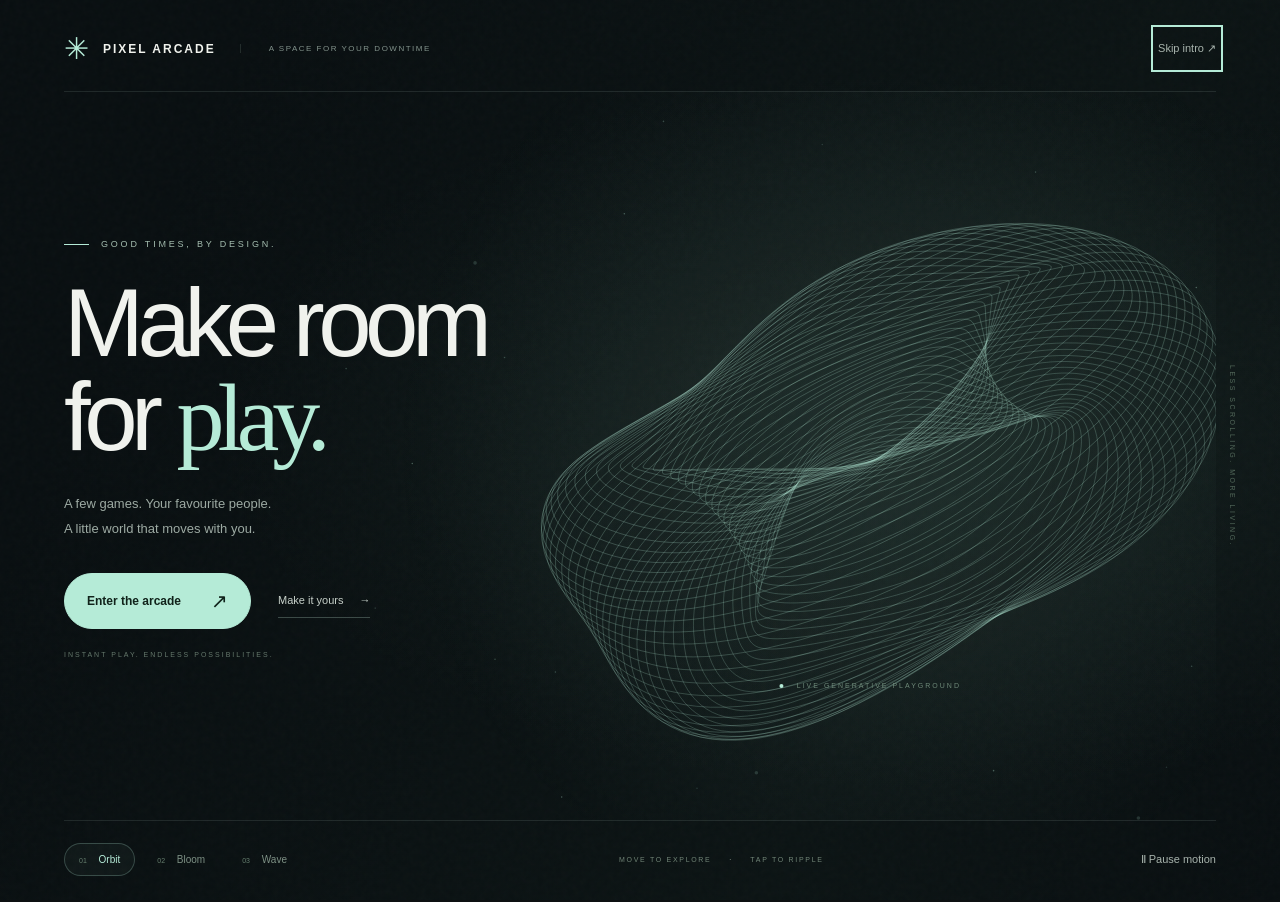
==== commit d1a9122b: "Add referrals, remembered sign-in and grant fixes Reward inviters 1,500 coins once per new referred " ====
--- a/index.html
+++ b/index.html
@@ -1,4 +1,4 @@
-<!doctype html><html lang="en"><head><script>try{const t=localStorage.getItem('px-theme')||'dark';document.documentElement.dataset.theme=t==='system'?(matchMedia('(prefers-color-scheme: dark)').matches?'dark':'light'):t==='light'?'light':'dark'}catch{document.documentElement.dataset.theme='dark'}</script><script>window.pixelRequestedSection=location.hash.slice(1)</script><meta charset="utf-8"><meta name="viewport" content="width=device-width,initial-scale=1"><link id="site-icon" rel="icon" href="./icons-arcade.svg"><meta name="theme-color" content="#101014"><title>Pixel Arcade — Pick up & play</title><link rel="stylesheet" href="style.css?v=12"><link rel="stylesheet" href="appearance.css?v=2"><link rel="stylesheet" href="ai-chat.css?v=1"><link rel="stylesheet" href="calculator-advanced.css?v=1"><link rel="stylesheet" href="community.css?v=1"><link rel="stylesheet" href="colour-themes.css?v=1"><link rel="stylesheet" href="admin-panel.css?v=1"><link rel="stylesheet" href="social-hub.css?v=1"><link rel="stylesheet" href="account-security.css?v=1"><link rel="stylesheet" href="compact-ui.css?v=2"><link rel="stylesheet" href="onboarding.css?v=2"><link rel="stylesheet" href="welcome-intro.css?v=1"><link rel="stylesheet" href="icon-motion.css?v=1"><link rel="stylesheet" href="profile-ui.css?v=1"><link rel="stylesheet" href="marketplace.css?v=2"><link rel="stylesheet" href="browser-reliability.css?v=1"></head><body><aside id="side-nav"><a class="side-brand" href="#home"><span>▧</span><div>PIXEL<small>YOUR DOWNTIME, UPGRADED</small></div></a><div class="nav-label">EXPLORE</div><button class="side-link active" data-section="home"><span data-icon="home"></span>Home</button><button class="side-link" data-section="mini"><span data-icon="arcade"></span>Mini games<small id="mini-count">18</small></button><button class="side-link" data-section="big"><span data-icon="invaders"></span>Big games<small id="big-count">32</small></button><button class="side-link" data-section="apps"><span data-icon="globe"></span>Apps & browser</button><div class="nav-label">WATCH & LISTEN</div><button class="side-link" data-section="tv"><span data-icon="tv"></span>FrameX TV · Dev</button><button class="side-link" data-section="music"><span data-icon="music"></span>Spooftify</button><div class="nav-label">YOUR SPACE</div><button class="side-link" data-section="custom"><span data-icon="plus"></span>My games<small id="custom-count">0</small></button><button class="side-link" data-section="chat"><span data-icon="chat"></span>Arcade helper</button><div class="side-bottom"><button id="side-stats"><span data-icon="stats"></span>My stats</button><button id="side-settings"><span data-icon="settings"></span>Settings & cloaks</button><button id="side-tutorial"><span data-icon="help"></span>Tutorial</button><div class="side-status"><i></i> ALL SYSTEMS PLAY</div></div></aside><header><a class="brand" href="#">▦ <span>PIXEL<span class="muted">ARCADE</span></span></a><span class="headernote">SMALL GAMES. BIG ENERGY.</span><nav class="header-actions"><button id="tutorialview" aria-label="Tutorial">? <span>Tutorial</span></button><button id="settingsview" aria-label="Settings">⚙ <span>Settings</span></button><button id="statsview">◷ My stats</button><button id="accountview">☻ Account</button><button id="favview">♡ Favourites</button></nav></header><main><section id="apps-page" hidden><div class="eyebrow">ONE DOCK. ALL YOUR DESTINATIONS.</div><div class="apps-heading"><div><h1>Your everyday apps.</h1><p>Watch, play, listen, make something. Pick a destination below.</p></div><button id="apps-open-browser" class="primary">Open web browser ↗</button></div><p class="apps-service-note">Web apps use your selected Direct or Scramjet connection. Availability varies by site, embedding rules and network. NVIDIA and other services may need their own accounts.</p><div id="apps-grid"></div></section>
+<!doctype html><html lang="en"><head><script>try{const t=localStorage.getItem('px-theme')||'dark';document.documentElement.dataset.theme=t==='system'?(matchMedia('(prefers-color-scheme: dark)').matches?'dark':'light'):t==='light'?'light':'dark'}catch{document.documentElement.dataset.theme='dark'}</script><script>window.pixelRequestedSection=location.hash.slice(1)</script><meta charset="utf-8"><meta name="viewport" content="width=device-width,initial-scale=1"><link id="site-icon" rel="icon" href="./icons-arcade.svg"><meta name="theme-color" content="#101014"><title>Pixel Arcade — Pick up & play</title><link rel="stylesheet" href="style.css?v=12"><link rel="stylesheet" href="appearance.css?v=2"><link rel="stylesheet" href="ai-chat.css?v=1"><link rel="stylesheet" href="calculator-advanced.css?v=1"><link rel="stylesheet" href="community.css?v=1"><link rel="stylesheet" href="colour-themes.css?v=1"><link rel="stylesheet" href="admin-panel.css?v=1"><link rel="stylesheet" href="social-hub.css?v=1"><link rel="stylesheet" href="account-security.css?v=1"><link rel="stylesheet" href="compact-ui.css?v=2"><link rel="stylesheet" href="onboarding.css?v=2"><link rel="stylesheet" href="welcome-intro.css?v=1"><link rel="stylesheet" href="icon-motion.css?v=1"><link rel="stylesheet" href="profile-ui.css?v=1"><link rel="stylesheet" href="marketplace.css?v=3"><link rel="stylesheet" href="browser-reliability.css?v=1"></head><body><aside id="side-nav"><a class="side-brand" href="#home"><span>▧</span><div>PIXEL<small>YOUR DOWNTIME, UPGRADED</small></div></a><div class="nav-label">EXPLORE</div><button class="side-link active" data-section="home"><span data-icon="home"></span>Home</button><button class="side-link" data-section="mini"><span data-icon="arcade"></span>Mini games<small id="mini-count">18</small></button><button class="side-link" data-section="big"><span data-icon="invaders"></span>Big games<small id="big-count">32</small></button><button class="side-link" data-section="apps"><span data-icon="globe"></span>Apps & browser</button><div class="nav-label">WATCH & LISTEN</div><button class="side-link" data-section="tv"><span data-icon="tv"></span>FrameX TV · Dev</button><button class="side-link" data-section="music"><span data-icon="music"></span>Spooftify</button><div class="nav-label">YOUR SPACE</div><button class="side-link" data-section="custom"><span data-icon="plus"></span>My games<small id="custom-count">0</small></button><button class="side-link" data-section="chat"><span data-icon="chat"></span>Arcade helper</button><div class="side-bottom"><button id="side-stats"><span data-icon="stats"></span>My stats</button><button id="side-settings"><span data-icon="settings"></span>Settings & cloaks</button><button id="side-tutorial"><span data-icon="help"></span>Tutorial</button><div class="side-status"><i></i> ALL SYSTEMS PLAY</div></div></aside><header><a class="brand" href="#">▦ <span>PIXEL<span class="muted">ARCADE</span></span></a><span class="headernote">SMALL GAMES. BIG ENERGY.</span><nav class="header-actions"><button id="tutorialview" aria-label="Tutorial">? <span>Tutorial</span></button><button id="settingsview" aria-label="Settings">⚙ <span>Settings</span></button><button id="statsview">◷ My stats</button><button id="accountview">☻ Account</button><button id="favview">♡ Favourites</button></nav></header><main><section id="apps-page" hidden><div class="eyebrow">ONE DOCK. ALL YOUR DESTINATIONS.</div><div class="apps-heading"><div><h1>Your everyday apps.</h1><p>Watch, play, listen, make something. Pick a destination below.</p></div><button id="apps-open-browser" class="primary">Open web browser ↗</button></div><p class="apps-service-note">Web apps use your selected Direct or Scramjet connection. Availability varies by site, embedding rules and network. NVIDIA and other services may need their own accounts.</p><div id="apps-grid"></div></section>
 <section id="browser-page" hidden><div class="browser-heading"><div><span class="eyebrow">EXPLORE AT YOUR OWN PACE</span><h1>Pixel Browser<span class="browser-provider">Scramjet</span></h1></div><button id="browser-fullscreen" title="Expand browser" aria-label="Expand browser">⛶</button></div><div id="browser-workspace"><div class="browser-tabstrip"><div id="browser-tabs" role="tablist" aria-label="Browser tabs"></div><button id="browser-new-tab" aria-label="New browser tab" title="New tab">+</button></div><div class="browser-chrome"><span class="browser-mode-label">Browser</span><div class="browser-navigation"><button type="button" id="browser-back" aria-label="Previous entered address" title="Previous entered address" disabled>←</button><button type="button" id="browser-forward" aria-label="Next entered address" title="Next entered address" disabled>→</button><button type="button" id="browser-reload" aria-label="Reload page" title="Reload">↻</button><button type="button" id="browser-home" aria-label="Browser start page" title="Start page">⌂</button></div><form id="browser-form"><span class="address-mark" aria-hidden="true">◎</span><input id="browser-address" aria-label="Website address or search" placeholder="Search or enter a website…" autocomplete="off" spellcheck="false" required><button type="button" id="browser-bookmark" aria-label="Bookmark this website" title="Bookmark" disabled>☆</button><button type="submit" class="address-go" aria-label="Go to address">↵</button></form><details id="browser-menu"><summary aria-label="Browser options" title="Browser options">•••</summary><div class="browser-menu-content"><button id="browser-stop">Stop loading</button><button id="browser-open-blank">Open in blank tab ↗</button><div id="browser-links" hidden><span id="browser-external" hidden></span><span id="browser-direct" hidden></span></div><p>Back and forward follow addresses entered here. Navigation inside external pages is managed by the loaded website or provider.</p></div></details></div><div class="browser-bookmark-bar"><span>BOOKMARKS</span><div id="browser-bookmarks"></div><span id="browser-bookmark-hint">Save a favourite with ☆</span></div><div class="browser-connection-bar"><label for="browser-connection">Connection <select id="browser-connection"><option value="scramjet">Scramjet</option><option value="direct">Direct website</option></select></label><p id="browser-connection-note"></p><button id="browser-try-direct" type="button" hidden>Try Direct</button><button id="browser-retry" type="button" disabled>Retry</button></div><div id="browser-standby"><div class="browser-start-icon">◎</div><span class="eyebrow">YOUR NEXT DESTINATION</span><h2>A little curiosity<br>goes a long way.</h2><p>Search above or jump into a favourite.</p><div id="browser-start-apps"></div></div><div id="browser-viewport" hidden><iframe id="web-browser-frame" title="External Scramjet web browser" src="about:blank" allow="autoplay; fullscreen; encrypted-media; clipboard-write; gamepad" allowfullscreen sandbox="allow-scripts allow-same-origin allow-forms allow-popups allow-popups-to-escape-sandbox allow-downloads allow-pointer-lock allow-modals"></iframe></div><div class="browser-statusbar"><span class="browser-status-dot"></span><span id="browser-status" role="status">Ready when you are.</span><button id="browser-clear-bookmarks" title="Remove saved bookmarks">Clear bookmarks</button></div></div><p id="browser-feedback" role="status"></p></section><section id="notes-page" hidden><div class="eyebrow">A LITTLE SPACE FOR YOUR IDEAS</div><div class="apps-heading"><div><h1>Your scratchpad.</h1><p>Notes are saved on this browser.</p></div><button id="download-notes">Download .txt ↧</button></div><label class="sr-only" for="personal-notes">Your notes</label><textarea id="personal-notes" placeholder="Start writing something…" spellcheck="true"></textarea><p id="notes-status" role="status">Saved on this browser</p></section><section id="home-page"><div class="home-overline"><span><i></i> YOUR LITTLE CORNER OF THE INTERNET</span><time id="home-clock"></time></div><div class="home-intro"><div><p class="eyebrow">WELCOME TO PIXEL</p><h1>A good time.<br><em>One click away.</em></h1><p>Big adventures, small distractions, and your favourite sounds.<br>Where are we heading?</p></div><div class="home-emblem" aria-hidden="true">✦<span>PLAY / WATCH / LISTEN</span></div></div><section class="home-essentials" aria-label="Quick access"><div class="essentials-heading"><span class="eyebrow">RIGHT HERE, EVERY TIME</span><span>Play. Connect. Figure it out.</span></div><div id="home-tools"></div></section><form id="home-search-form"><span>⌕</span><input id="home-search" placeholder="Find your next favourite game…" aria-label="Search the arcade"><button class="primary">Find a game ↗</button></form><div class="quick-launch"><span>JUMP BACK IN</span><button data-quick="minecraft262">▦ Minecraft 26.2</button><button data-quick="bitlife">◡ BitLife</button><button id="home-random">✦ Surprise me</button><button id="home-blank">↗ Open blank tab</button></div><div class="destination-grid"><button class="destination-card mint" data-section="mini"><span class="destination-icon" data-icon="arcade"></span><span class="destination-meta">QUICK ROUNDS / CLASSIC HIGHS</span><h2>Mini games</h2><p>Little games. One more go.</p><span class="destination-arrow">↗</span></button><button class="destination-card lilac" data-section="big"><span class="destination-icon" data-icon="invaders"></span><span class="destination-meta">WORLDS WORTH GETTING LOST IN</span><h2>Big games</h2><p>Minecraft, GTA, BitLife & the original collection.</p><span class="destination-arrow">↗</span></button><button class="destination-card peach" data-section="tv"><span class="destination-icon" data-icon="tv"></span><span class="destination-meta">SOMETHING FOR THE WATCHLIST</span><h2>TV & movies</h2><p>Developer access · password required.</p><span class="destination-arrow">↗</span></button><button class="destination-card blue" data-section="music"><span class="destination-icon" data-icon="music"></span><span class="destination-meta">SET THE SOUNDTRACK</span><h2>Music</h2><p>Find your rhythm with Spooftify.</p><span class="destination-arrow">↗</span></button></div><div class="home-bottom"><div><span data-icon="plus"></span><p>Your arcade. Your picks.<small>Add a game link or upload an HTML game.</small></p></div><button id="home-add">Add a game +</button></div></section><section id="media-page" hidden><div class="eyebrow" id="media-label"></div><h1 id="media-heading"></h1><p id="media-description"></p><div id="media-art" aria-hidden="true"></div><div class="media-actions"><button id="media-play" class="primary">Open player ↗</button><button id="media-inline">Play inside this page</button><a hidden id="media-direct" target="_blank" rel="noopener noreferrer">Open source directly ↗</a></div><p id="media-note" class="stats-note"></p></section><section id="chat-page" hidden><div class="eyebrow">A LITTLE HELP GOES A LONG WAY</div><h2>Meet your arcade guide.</h2><p>Game recommendations, controls and help with your hub. A built-in guide with instant answers.</p><div class="chatbox"><div class="chat-top"><span data-icon="chat"></span><div><b>Pixel Guide</b><small>Catalogue & site help · built-in chatbot</small></div><button id="chat-clear">Clear chat</button></div><div id="chat-log" role="log" aria-live="polite"></div><div id="chat-suggestions"><button>Recommend a quick game</button><button>How do I add a game?</button><button>How does about:blank work?</button></div><form id="chat-form"><input id="chat-input" maxlength="500" aria-label="Message the arcade guide" placeholder="Ask about a game or the arcade…" required><button class="primary">Send ↗</button></form></div></section><section class="hero" id="library-hero" hidden><div class="herocopy"><div class="eyebrow">YOUR NEXT HIGH SCORE STARTS HERE</div><h1>Less loading.<br>More <em>playing.</em></h1><p>Your original favourites, plus games from across the web.<br>Pick a classic or find your next obsession.</p><button class="primary" id="blankhub">Open arcade in about:blank ↗</button><button class="hero-secondary" id="random">Surprise me</button><span class="heronote">49 games · External embeds · Saved playtime</span></div><div class="heroart" aria-hidden="true"><div class="orbit"></div><div class="pixel p1"></div><div class="pixel p2"></div><div class="pixel p3"></div><div class="pixel p4"></div><div class="bigicon">✦</div><span class="floatlabel">INSERT SOME FUN</span><span class="scorelabel">HIGH SCORE<br><b>00,2048</b></span></div></section><p id="globalfeedback" role="status"></p><section class="catalog" id="library-page" hidden><div class="sectiontop"><div><div class="eyebrow" id="library-label">THE COLLECTION</div><h2><span class="heading-label" id="library-title">Find your game</span><span id="count">49</span></h2></div><div class="library-tools"><button id="addgameview">+ Add game</button><input id="search" type="search" placeholder="⌕  Search games…" aria-label="Search games"></div></div><div class="filters" id="filters"></div><div id="grid"></div><p id="empty" hidden>No games found. Try another search.</p></section><footer><span class="brand">▦ PIXEL ARCADE</span><span>External games by their respective creators.</span><span class="activity-note">Visits and signed-in activity are recorded for site administration. Passwords remain private.</span><span>Network availability depends on your school’s settings.</span></footer></main><dialog id="player"><div class="playhead"><div><small id="category"></small><h2 id="gametitle"></h2></div><div><button id="blankgame">↗ New blank tab</button><button id="focusgame">⌨ Focus game</button><button id="fullscreen">⛶ Fullscreen</button><button id="restart">↻ Restart</button><button id="close" aria-label="Close game">✕</button></div></div><div class="gameinfo"><p id="instructions"></p><b id="score">Ready</b></div><div id="stage"></div><div id="pad" hidden><button data-key="ArrowLeft">←</button><button data-key="ArrowUp">↑</button><button data-key="ArrowDown">↓</button><button data-key="ArrowRight">→</button><button data-key=" ">Action</button></div><div class="player-links"><a hidden id="directlink" target="_blank" rel="noopener noreferrer">Open game directly ↗</a><button id="copyembed">Copy embed code</button><span id="sessiontime">0:00 played</span></div><p id="trackingnote" class="savehint"></p><p id="launchfeedback" role="status"></p></dialog><dialog id="account"><div class="playhead"><h2>Your player account</h2><button class="close-dialog" aria-label="Close account">✕</button></div><div id="accountcontent"></div></dialog><dialog id="stats"><div class="playhead"><div><small>YOUR ARCADE, BY THE NUMBERS</small><h2>Player stats</h2></div><button class="close-dialog" aria-label="Close stats">✕</button></div><div id="statscontent"></div></dialog><dialog id="addgame"><div class="playhead"><div><small>BUILD YOUR OWN COLLECTION</small><h2>Add a game</h2></div><button class="close-dialog" aria-label="Close add game">✕</button></div><form id="addgameform" class="add-game-form"><label for="newgamename">Game name</label><input id="newgamename" required maxlength="80" placeholder="What are we playing?"><div class="form-row"><div><label for="newgamesize">Collection</label><select id="newgamesize"><option value="mini">Mini games</option><option value="big">Big games</option></select></div><div><label for="newgametype">Add with</label><select id="newgametype"><option value="url">URL or iframe embed code</option><option value="html">HTML file or pasted HTML</option></select></div></div><div id="newgame-url-fields"><label for="newgameurl">Game URL or iframe embed code</label><textarea id="newgameurl" rows="3" placeholder="https://example.com/game/ or &lt;iframe src=…&gt;"></textarea></div><div id="newgame-html-fields" hidden><label for="newgamefile">Upload a .html file (up to 50 MB)</label><input id="newgamefile" type="file" accept=".html,.htm,text/html"><label for="newgamehtml">Or paste a complete HTML game</label><textarea id="newgamehtml" rows="6" placeholder="&lt;!doctype html&gt;…"></textarea></div><label for="newgamecover">Cover image URL (optional)</label><input id="newgamecover" type="url" placeholder="https://example.com/cover.jpg"><p class="stats-note">Your custom game collection is saved on this browser. Uploaded HTML runs in an isolated player. Some games need their original host to load assets or save progress.</p><button type="submit" class="primary">Add to my games +</button><p id="addgamefeedback" role="status" class="feedback"></p></form></dialog><dialog id="settings"><div class="playhead"><div><small>MAKE IT YOURS</small><h2>Launcher settings</h2></div><button class="close-dialog" aria-label="Close settings">✕</button></div>
 <form id="settingsform"><div class="setting-row"><label for="launchmode">Game launch mode<small>Choose where clicking a game takes you.</small></label><select id="launchmode"><option value="blank">New about:blank tab</option><option value="inline">Inside this page</option></select></div>
 <div class="setting-row"><label for="tabtitle">Tab title<small>Applies to the hub and blank tabs.</small></label><input id="tabtitle" maxlength="70" placeholder="Pixel Arcade"></div>
@@ -17,4 +17,4 @@
 <article><b>03</b><div><h3>Style your tab</h3><p>Settings lets you choose a tab title, icon, blank-on-unfocus mode and reflection dimming. Enable Escape quick-switch and choose its destination. The Controls menu in a game tab includes a Quick switch button.</p></div></article>
 <article><b>04</b><div><h3>Keep your playtime</h3><p>Open Account and create an arcade username and password. My stats shows total time, sessions and time per game. Time counts while the player is open and the tab is visible, including menus and loading.</p></div></article>
 <article><b>05</b><div><h3>Bring your friends</h3><p>Open Pixel Chat and sign in with your arcade account in the Account panel. You automatically join the public Pixel Community lobby. Everyone with an arcade account can chat there. You can also create a private server and share its invite code with friends. Server owners create channels, remove members and pin messages. Chat supports text, emoji reactions, editing and search; voice and video calls are not included.</p></div></article><article><b>06</b><div><h3>Think, calculate, play</h3><p>Calculator includes scientific maths, graphing, equations, statistics and unit conversion. In Chess Club, choose a bot and colour, click a piece to see legal moves, then click its destination. Hints, undo, promotion choices and PGN export are available. Bot Elo labels are approximate.</p></div></article></div><div class="tutorial-bottom"><p>Use Apps & browser for the app dock and external web browser. Vice City now uses GTA Browser’s built-in setup. Its first load downloads game data into browser storage. Add your own URL or HTML game from My Games. The Arcade helper can recommend games and explain these features. Games and saves belong to their external hosts. Some providers block embedding or go offline, in which case a game may be unavailable. about:blank doesn’t bypass network filters or conceal traffic.</p><button class="primary" id="tutorialdone">Let’s play ↗</button></div></dialog>
-<script src="icons.js?v=8"></script><script src="privacy.js?v=14"></script><script src="appearance.js?v=2"></script><script src="catalog.js?v=11"></script><script src="colour-themes.js?v=1"></script><script src="api-client.js?v=2"></script><script src="hub.js?v=18"></script><script src="account-security.js?v=1"></script><script src="extras.js?v=10"></script><script src="browser-state.js?v=9"></script><script src="apps.js?v=10"></script><script src="community.js?v=market-4"></script><script src="calculator.js?v=10"></script><script src="calculator-advanced.js?v=1"></script><script src="activity.js?v=1"></script><script src="pages-bridge.js?v=2"></script><script type="module" src="tools.js?v=coins-13"></script></body></html>
+<script src="icons.js?v=8"></script><script src="privacy.js?v=14"></script><script src="appearance.js?v=2"></script><script src="catalog.js?v=11"></script><script src="colour-themes.js?v=1"></script><script src="api-client.js?v=3"></script><script src="hub.js?v=19"></script><script src="account-security.js?v=1"></script><script src="extras.js?v=10"></script><script src="browser-state.js?v=9"></script><script src="apps.js?v=10"></script><script src="community.js?v=market-4"></script><script src="calculator.js?v=10"></script><script src="calculator-advanced.js?v=1"></script><script src="activity.js?v=1"></script><script src="pages-bridge.js?v=2"></script><script type="module" src="tools.js?v=referrals-14"></script></body></html>
--- a/marketplace.css
+++ b/marketplace.css
@@ -6,3 +6,5 @@
 #market-preview-toggle{display:none}@media(max-width:600px){#market-preview-toggle{display:inline-block}.market-preview{display:none}.market-preview.market-preview-open{display:block}}
 
 .market-daily{display:flex;align-items:center;justify-content:space-between;gap:20px;margin:24px 0 0;padding:22px 24px;border:1px solid #e9bd6d45;border-radius:16px;background:linear-gradient(110deg,#e9bd6d12,transparent)}.market-daily h2{margin:8px 0;font-size:23px;letter-spacing:-.5px}.market-daily p{margin:0;color:var(--muted);font-size:11px;line-height:1.7}.market-daily .eyebrow{font-size:8px}.market-daily button{flex-shrink:0;font-size:12px}.market-daily button:disabled{opacity:.65}.coin-grant-form label{display:block;font-size:12px;margin:14px 0}.coin-grant-form input{margin:6px 0}.coin-grant-history{border-top:1px solid var(--compact-line);margin-top:24px;padding-top:12px}.coin-grant-history p{overflow-wrap:anywhere}@media(max-width:600px){.market-daily{align-items:stretch;flex-direction:column;padding:18px}.market-daily button{width:100%}}
+
+.login-form .remember-signin{display:flex;align-items:center;gap:10px;margin:14px 0 0;font-size:12px}.account-card form.login-form .remember-signin input{width:18px;height:18px;min-height:18px;flex:none;margin:0;accent-color:var(--lime)}.login-form>small{font-size:11px;line-height:1.6;color:var(--muted)}.referral-invite-banner{padding:16px 20px;border:1px solid var(--compact-line);border-radius:14px;display:flex;gap:16px;align-items:center;justify-content:space-between;margin-bottom:24px;background:var(--panel)}.referral-invite-banner p{font-size:12px;line-height:1.6;margin:0}.referral-invite-banner button{flex-shrink:0;font-size:11px}@media(max-width:600px){.referral-invite-banner{align-items:stretch;flex-direction:column}}
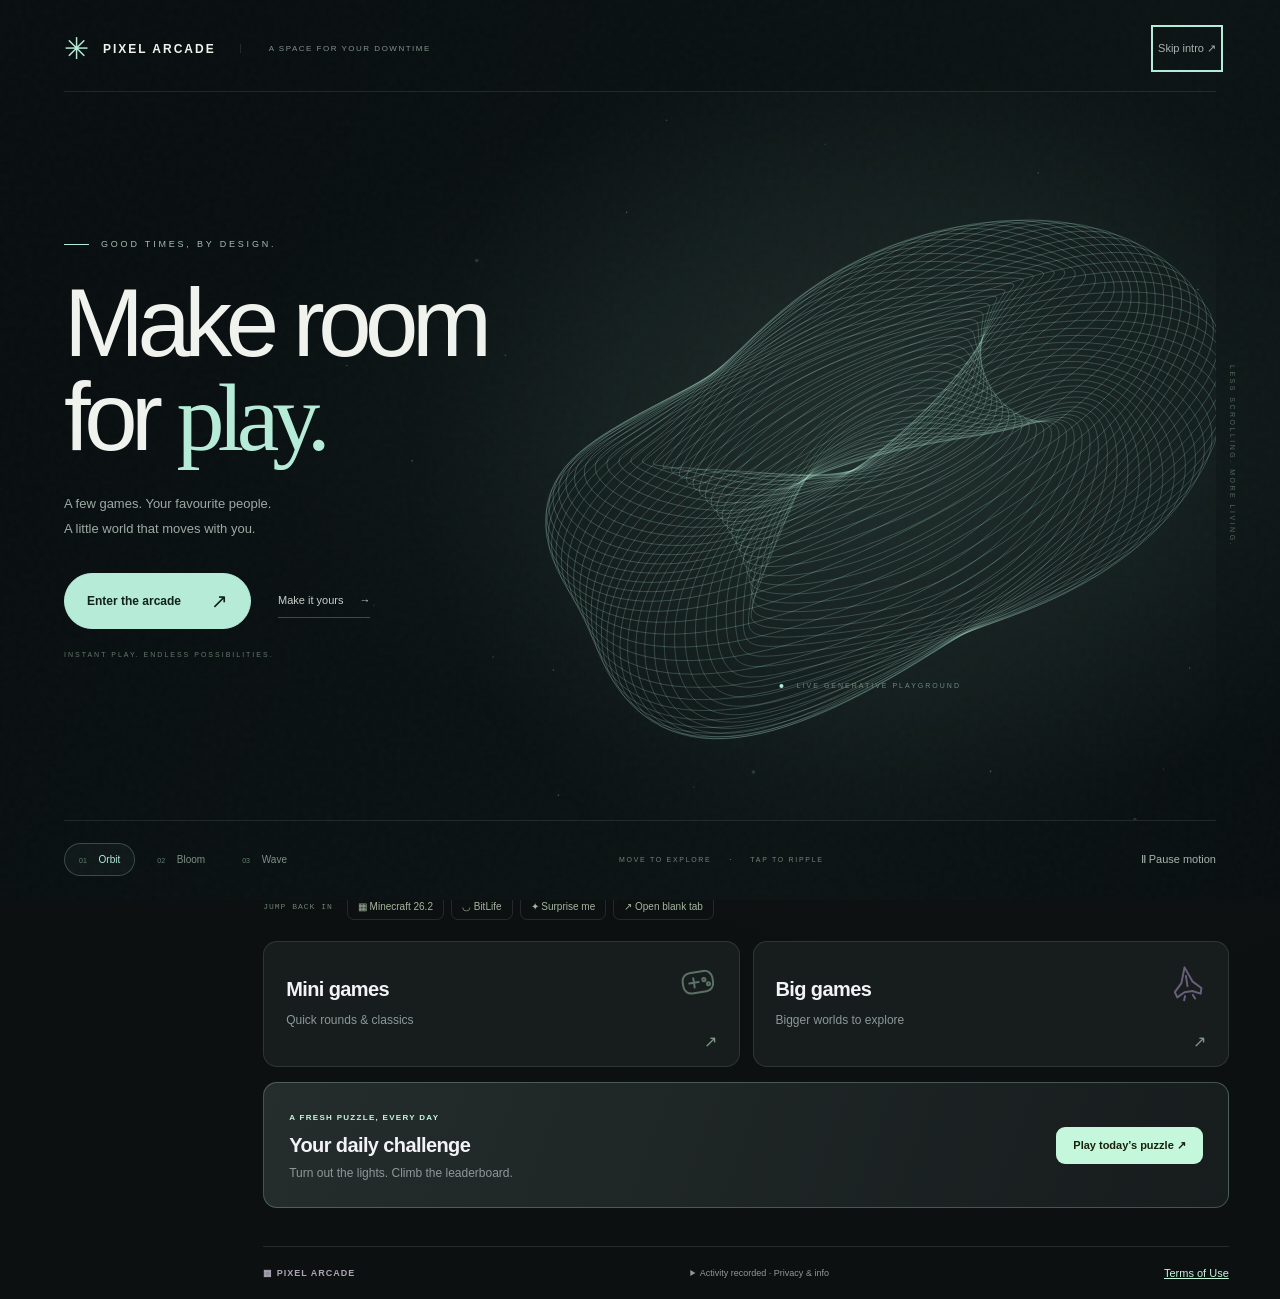
==== commit c6782cff: "Simplify first visits and add study view and terms Add three clear Start here choices, optional guid" ====
--- a/index.html
+++ b/index.html
@@ -1,4 +1,4 @@
-<!doctype html><html lang="en"><head><script>try{const t=localStorage.getItem('px-theme')||'dark';document.documentElement.dataset.theme=t==='system'?(matchMedia('(prefers-color-scheme: dark)').matches?'dark':'light'):t==='light'?'light':'dark'}catch{document.documentElement.dataset.theme='dark'}</script><script>window.pixelRequestedSection=location.hash.slice(1)</script><meta charset="utf-8"><meta name="viewport" content="width=device-width,initial-scale=1"><link id="site-icon" rel="icon" href="./icons-arcade.svg"><meta name="theme-color" content="#101014"><title>Pixel Arcade — Pick up & play</title><link rel="stylesheet" href="style.css?v=12"><link rel="stylesheet" href="appearance.css?v=2"><link rel="stylesheet" href="ai-chat.css?v=1"><link rel="stylesheet" href="calculator-advanced.css?v=1"><link rel="stylesheet" href="community.css?v=1"><link rel="stylesheet" href="colour-themes.css?v=1"><link rel="stylesheet" href="admin-panel.css?v=1"><link rel="stylesheet" href="social-hub.css?v=1"><link rel="stylesheet" href="account-security.css?v=1"><link rel="stylesheet" href="compact-ui.css?v=2"><link rel="stylesheet" href="onboarding.css?v=2"><link rel="stylesheet" href="welcome-intro.css?v=1"><link rel="stylesheet" href="icon-motion.css?v=1"><link rel="stylesheet" href="profile-ui.css?v=1"><link rel="stylesheet" href="marketplace.css?v=3"><link rel="stylesheet" href="browser-reliability.css?v=1"></head><body><aside id="side-nav"><a class="side-brand" href="#home"><span>▧</span><div>PIXEL<small>YOUR DOWNTIME, UPGRADED</small></div></a><div class="nav-label">EXPLORE</div><button class="side-link active" data-section="home"><span data-icon="home"></span>Home</button><button class="side-link" data-section="mini"><span data-icon="arcade"></span>Mini games<small id="mini-count">18</small></button><button class="side-link" data-section="big"><span data-icon="invaders"></span>Big games<small id="big-count">32</small></button><button class="side-link" data-section="apps"><span data-icon="globe"></span>Apps & browser</button><div class="nav-label">WATCH & LISTEN</div><button class="side-link" data-section="tv"><span data-icon="tv"></span>FrameX TV · Dev</button><button class="side-link" data-section="music"><span data-icon="music"></span>Spooftify</button><div class="nav-label">YOUR SPACE</div><button class="side-link" data-section="custom"><span data-icon="plus"></span>My games<small id="custom-count">0</small></button><button class="side-link" data-section="chat"><span data-icon="chat"></span>Arcade helper</button><div class="side-bottom"><button id="side-stats"><span data-icon="stats"></span>My stats</button><button id="side-settings"><span data-icon="settings"></span>Settings & cloaks</button><button id="side-tutorial"><span data-icon="help"></span>Tutorial</button><div class="side-status"><i></i> ALL SYSTEMS PLAY</div></div></aside><header><a class="brand" href="#">▦ <span>PIXEL<span class="muted">ARCADE</span></span></a><span class="headernote">SMALL GAMES. BIG ENERGY.</span><nav class="header-actions"><button id="tutorialview" aria-label="Tutorial">? <span>Tutorial</span></button><button id="settingsview" aria-label="Settings">⚙ <span>Settings</span></button><button id="statsview">◷ My stats</button><button id="accountview">☻ Account</button><button id="favview">♡ Favourites</button></nav></header><main><section id="apps-page" hidden><div class="eyebrow">ONE DOCK. ALL YOUR DESTINATIONS.</div><div class="apps-heading"><div><h1>Your everyday apps.</h1><p>Watch, play, listen, make something. Pick a destination below.</p></div><button id="apps-open-browser" class="primary">Open web browser ↗</button></div><p class="apps-service-note">Web apps use your selected Direct or Scramjet connection. Availability varies by site, embedding rules and network. NVIDIA and other services may need their own accounts.</p><div id="apps-grid"></div></section>
+<!doctype html><html lang="en"><head><script>try{const t=localStorage.getItem('px-theme')||'dark';document.documentElement.dataset.theme=t==='system'?(matchMedia('(prefers-color-scheme: dark)').matches?'dark':'light'):t==='light'?'light':'dark'}catch{document.documentElement.dataset.theme='dark'}</script><script>window.pixelRequestedSection=location.hash.slice(1)</script><meta charset="utf-8"><meta name="viewport" content="width=device-width,initial-scale=1"><link id="site-icon" rel="icon" href="./icons-arcade.svg"><meta name="theme-color" content="#101014"><title>Pixel Arcade — Pick up & play</title><link rel="stylesheet" href="style.css?v=12"><link rel="stylesheet" href="appearance.css?v=2"><link rel="stylesheet" href="ai-chat.css?v=1"><link rel="stylesheet" href="calculator-advanced.css?v=1"><link rel="stylesheet" href="community.css?v=1"><link rel="stylesheet" href="colour-themes.css?v=1"><link rel="stylesheet" href="admin-panel.css?v=1"><link rel="stylesheet" href="social-hub.css?v=1"><link rel="stylesheet" href="account-security.css?v=1"><link rel="stylesheet" href="compact-ui.css?v=2"><link rel="stylesheet" href="onboarding.css?v=2"><link rel="stylesheet" href="welcome-intro.css?v=1"><link rel="stylesheet" href="icon-motion.css?v=1"><link rel="stylesheet" href="profile-ui.css?v=1"><link rel="stylesheet" href="marketplace.css?v=3"><link rel="stylesheet" href="browser-reliability.css?v=1"><link rel="stylesheet" href="school-tools.css?v=1"></head><body><aside id="side-nav"><a class="side-brand" href="#home"><span>▧</span><div>PIXEL<small>YOUR DOWNTIME, UPGRADED</small></div></a><div class="nav-label">EXPLORE</div><button class="side-link active" data-section="home"><span data-icon="home"></span>Home</button><button class="side-link" data-section="mini"><span data-icon="arcade"></span>Mini games<small id="mini-count">18</small></button><button class="side-link" data-section="big"><span data-icon="invaders"></span>Big games<small id="big-count">32</small></button><button class="side-link" data-section="apps"><span data-icon="globe"></span>Apps & browser</button><div class="nav-label">WATCH & LISTEN</div><button class="side-link" data-section="tv"><span data-icon="tv"></span>FrameX TV · Dev</button><button class="side-link" data-section="music"><span data-icon="music"></span>Spooftify</button><div class="nav-label">YOUR SPACE</div><button class="side-link" data-section="custom"><span data-icon="plus"></span>My games<small id="custom-count">0</small></button><button class="side-link" data-section="chat"><span data-icon="chat"></span>Arcade helper</button><div class="side-bottom"><button id="side-stats"><span data-icon="stats"></span>My stats</button><button id="side-settings"><span data-icon="settings"></span>Settings & cloaks</button><button id="side-tutorial"><span data-icon="help"></span>Tutorial</button><div class="side-status"><i></i> ALL SYSTEMS PLAY</div></div></aside><header><a class="brand" href="#">▦ <span>PIXEL<span class="muted">ARCADE</span></span></a><span class="headernote">SMALL GAMES. BIG ENERGY.</span><nav class="header-actions"><button id="tutorialview" aria-label="Tutorial">? <span>Tutorial</span></button><button id="settingsview" aria-label="Settings">⚙ <span>Settings</span></button><button id="statsview">◷ My stats</button><button id="accountview">☻ Account</button><button id="favview">♡ Favourites</button></nav></header><main><section id="apps-page" hidden><div class="eyebrow">ONE DOCK. ALL YOUR DESTINATIONS.</div><div class="apps-heading"><div><h1>Your everyday apps.</h1><p>Watch, play, listen, make something. Pick a destination below.</p></div><button id="apps-open-browser" class="primary">Open web browser ↗</button></div><p class="apps-service-note">Web apps use your selected Direct or Scramjet connection. Availability varies by site, embedding rules and network. NVIDIA and other services may need their own accounts.</p><div id="apps-grid"></div></section>
 <section id="browser-page" hidden><div class="browser-heading"><div><span class="eyebrow">EXPLORE AT YOUR OWN PACE</span><h1>Pixel Browser<span class="browser-provider">Scramjet</span></h1></div><button id="browser-fullscreen" title="Expand browser" aria-label="Expand browser">⛶</button></div><div id="browser-workspace"><div class="browser-tabstrip"><div id="browser-tabs" role="tablist" aria-label="Browser tabs"></div><button id="browser-new-tab" aria-label="New browser tab" title="New tab">+</button></div><div class="browser-chrome"><span class="browser-mode-label">Browser</span><div class="browser-navigation"><button type="button" id="browser-back" aria-label="Previous entered address" title="Previous entered address" disabled>←</button><button type="button" id="browser-forward" aria-label="Next entered address" title="Next entered address" disabled>→</button><button type="button" id="browser-reload" aria-label="Reload page" title="Reload">↻</button><button type="button" id="browser-home" aria-label="Browser start page" title="Start page">⌂</button></div><form id="browser-form"><span class="address-mark" aria-hidden="true">◎</span><input id="browser-address" aria-label="Website address or search" placeholder="Search or enter a website…" autocomplete="off" spellcheck="false" required><button type="button" id="browser-bookmark" aria-label="Bookmark this website" title="Bookmark" disabled>☆</button><button type="submit" class="address-go" aria-label="Go to address">↵</button></form><details id="browser-menu"><summary aria-label="Browser options" title="Browser options">•••</summary><div class="browser-menu-content"><button id="browser-stop">Stop loading</button><button id="browser-open-blank">Open in blank tab ↗</button><div id="browser-links" hidden><span id="browser-external" hidden></span><span id="browser-direct" hidden></span></div><p>Back and forward follow addresses entered here. Navigation inside external pages is managed by the loaded website or provider.</p></div></details></div><div class="browser-bookmark-bar"><span>BOOKMARKS</span><div id="browser-bookmarks"></div><span id="browser-bookmark-hint">Save a favourite with ☆</span></div><div class="browser-connection-bar"><label for="browser-connection">Connection <select id="browser-connection"><option value="scramjet">Scramjet</option><option value="direct">Direct website</option></select></label><p id="browser-connection-note"></p><button id="browser-try-direct" type="button" hidden>Try Direct</button><button id="browser-retry" type="button" disabled>Retry</button></div><div id="browser-standby"><div class="browser-start-icon">◎</div><span class="eyebrow">YOUR NEXT DESTINATION</span><h2>A little curiosity<br>goes a long way.</h2><p>Search above or jump into a favourite.</p><div id="browser-start-apps"></div></div><div id="browser-viewport" hidden><iframe id="web-browser-frame" title="External Scramjet web browser" src="about:blank" allow="autoplay; fullscreen; encrypted-media; clipboard-write; gamepad" allowfullscreen sandbox="allow-scripts allow-same-origin allow-forms allow-popups allow-popups-to-escape-sandbox allow-downloads allow-pointer-lock allow-modals"></iframe></div><div class="browser-statusbar"><span class="browser-status-dot"></span><span id="browser-status" role="status">Ready when you are.</span><button id="browser-clear-bookmarks" title="Remove saved bookmarks">Clear bookmarks</button></div></div><p id="browser-feedback" role="status"></p></section><section id="notes-page" hidden><div class="eyebrow">A LITTLE SPACE FOR YOUR IDEAS</div><div class="apps-heading"><div><h1>Your scratchpad.</h1><p>Notes are saved on this browser.</p></div><button id="download-notes">Download .txt ↧</button></div><label class="sr-only" for="personal-notes">Your notes</label><textarea id="personal-notes" placeholder="Start writing something…" spellcheck="true"></textarea><p id="notes-status" role="status">Saved on this browser</p></section><section id="home-page"><div class="home-overline"><span><i></i> YOUR LITTLE CORNER OF THE INTERNET</span><time id="home-clock"></time></div><div class="home-intro"><div><p class="eyebrow">WELCOME TO PIXEL</p><h1>A good time.<br><em>One click away.</em></h1><p>Big adventures, small distractions, and your favourite sounds.<br>Where are we heading?</p></div><div class="home-emblem" aria-hidden="true">✦<span>PLAY / WATCH / LISTEN</span></div></div><section class="home-essentials" aria-label="Quick access"><div class="essentials-heading"><span class="eyebrow">RIGHT HERE, EVERY TIME</span><span>Play. Connect. Figure it out.</span></div><div id="home-tools"></div></section><form id="home-search-form"><span>⌕</span><input id="home-search" placeholder="Find your next favourite game…" aria-label="Search the arcade"><button class="primary">Find a game ↗</button></form><div class="quick-launch"><span>JUMP BACK IN</span><button data-quick="minecraft262">▦ Minecraft 26.2</button><button data-quick="bitlife">◡ BitLife</button><button id="home-random">✦ Surprise me</button><button id="home-blank">↗ Open blank tab</button></div><div class="destination-grid"><button class="destination-card mint" data-section="mini"><span class="destination-icon" data-icon="arcade"></span><span class="destination-meta">QUICK ROUNDS / CLASSIC HIGHS</span><h2>Mini games</h2><p>Little games. One more go.</p><span class="destination-arrow">↗</span></button><button class="destination-card lilac" data-section="big"><span class="destination-icon" data-icon="invaders"></span><span class="destination-meta">WORLDS WORTH GETTING LOST IN</span><h2>Big games</h2><p>Minecraft, GTA, BitLife & the original collection.</p><span class="destination-arrow">↗</span></button><button class="destination-card peach" data-section="tv"><span class="destination-icon" data-icon="tv"></span><span class="destination-meta">SOMETHING FOR THE WATCHLIST</span><h2>TV & movies</h2><p>Developer access · password required.</p><span class="destination-arrow">↗</span></button><button class="destination-card blue" data-section="music"><span class="destination-icon" data-icon="music"></span><span class="destination-meta">SET THE SOUNDTRACK</span><h2>Music</h2><p>Find your rhythm with Spooftify.</p><span class="destination-arrow">↗</span></button></div><div class="home-bottom"><div><span data-icon="plus"></span><p>Your arcade. Your picks.<small>Add a game link or upload an HTML game.</small></p></div><button id="home-add">Add a game +</button></div></section><section id="media-page" hidden><div class="eyebrow" id="media-label"></div><h1 id="media-heading"></h1><p id="media-description"></p><div id="media-art" aria-hidden="true"></div><div class="media-actions"><button id="media-play" class="primary">Open player ↗</button><button id="media-inline">Play inside this page</button><a hidden id="media-direct" target="_blank" rel="noopener noreferrer">Open source directly ↗</a></div><p id="media-note" class="stats-note"></p></section><section id="chat-page" hidden><div class="eyebrow">A LITTLE HELP GOES A LONG WAY</div><h2>Meet your arcade guide.</h2><p>Game recommendations, controls and help with your hub. A built-in guide with instant answers.</p><div class="chatbox"><div class="chat-top"><span data-icon="chat"></span><div><b>Pixel Guide</b><small>Catalogue & site help · built-in chatbot</small></div><button id="chat-clear">Clear chat</button></div><div id="chat-log" role="log" aria-live="polite"></div><div id="chat-suggestions"><button>Recommend a quick game</button><button>How do I add a game?</button><button>How does about:blank work?</button></div><form id="chat-form"><input id="chat-input" maxlength="500" aria-label="Message the arcade guide" placeholder="Ask about a game or the arcade…" required><button class="primary">Send ↗</button></form></div></section><section class="hero" id="library-hero" hidden><div class="herocopy"><div class="eyebrow">YOUR NEXT HIGH SCORE STARTS HERE</div><h1>Less loading.<br>More <em>playing.</em></h1><p>Your original favourites, plus games from across the web.<br>Pick a classic or find your next obsession.</p><button class="primary" id="blankhub">Open arcade in about:blank ↗</button><button class="hero-secondary" id="random">Surprise me</button><span class="heronote">49 games · External embeds · Saved playtime</span></div><div class="heroart" aria-hidden="true"><div class="orbit"></div><div class="pixel p1"></div><div class="pixel p2"></div><div class="pixel p3"></div><div class="pixel p4"></div><div class="bigicon">✦</div><span class="floatlabel">INSERT SOME FUN</span><span class="scorelabel">HIGH SCORE<br><b>00,2048</b></span></div></section><p id="globalfeedback" role="status"></p><section class="catalog" id="library-page" hidden><div class="sectiontop"><div><div class="eyebrow" id="library-label">THE COLLECTION</div><h2><span class="heading-label" id="library-title">Find your game</span><span id="count">49</span></h2></div><div class="library-tools"><button id="addgameview">+ Add game</button><input id="search" type="search" placeholder="⌕  Search games…" aria-label="Search games"></div></div><div class="filters" id="filters"></div><div id="grid"></div><p id="empty" hidden>No games found. Try another search.</p></section><footer><span class="brand">▦ PIXEL ARCADE</span><span>External games by their respective creators.</span><span class="activity-note">Visits and signed-in activity are recorded for site administration. Passwords remain private.</span><span>Network availability depends on your school’s settings.</span></footer></main><dialog id="player"><div class="playhead"><div><small id="category"></small><h2 id="gametitle"></h2></div><div><button id="blankgame">↗ New blank tab</button><button id="focusgame">⌨ Focus game</button><button id="fullscreen">⛶ Fullscreen</button><button id="restart">↻ Restart</button><button id="close" aria-label="Close game">✕</button></div></div><div class="gameinfo"><p id="instructions"></p><b id="score">Ready</b></div><div id="stage"></div><div id="pad" hidden><button data-key="ArrowLeft">←</button><button data-key="ArrowUp">↑</button><button data-key="ArrowDown">↓</button><button data-key="ArrowRight">→</button><button data-key=" ">Action</button></div><div class="player-links"><a hidden id="directlink" target="_blank" rel="noopener noreferrer">Open game directly ↗</a><button id="copyembed">Copy embed code</button><span id="sessiontime">0:00 played</span></div><p id="trackingnote" class="savehint"></p><p id="launchfeedback" role="status"></p></dialog><dialog id="account"><div class="playhead"><h2>Your player account</h2><button class="close-dialog" aria-label="Close account">✕</button></div><div id="accountcontent"></div></dialog><dialog id="stats"><div class="playhead"><div><small>YOUR ARCADE, BY THE NUMBERS</small><h2>Player stats</h2></div><button class="close-dialog" aria-label="Close stats">✕</button></div><div id="statscontent"></div></dialog><dialog id="addgame"><div class="playhead"><div><small>BUILD YOUR OWN COLLECTION</small><h2>Add a game</h2></div><button class="close-dialog" aria-label="Close add game">✕</button></div><form id="addgameform" class="add-game-form"><label for="newgamename">Game name</label><input id="newgamename" required maxlength="80" placeholder="What are we playing?"><div class="form-row"><div><label for="newgamesize">Collection</label><select id="newgamesize"><option value="mini">Mini games</option><option value="big">Big games</option></select></div><div><label for="newgametype">Add with</label><select id="newgametype"><option value="url">URL or iframe embed code</option><option value="html">HTML file or pasted HTML</option></select></div></div><div id="newgame-url-fields"><label for="newgameurl">Game URL or iframe embed code</label><textarea id="newgameurl" rows="3" placeholder="https://example.com/game/ or &lt;iframe src=…&gt;"></textarea></div><div id="newgame-html-fields" hidden><label for="newgamefile">Upload a .html file (up to 50 MB)</label><input id="newgamefile" type="file" accept=".html,.htm,text/html"><label for="newgamehtml">Or paste a complete HTML game</label><textarea id="newgamehtml" rows="6" placeholder="&lt;!doctype html&gt;…"></textarea></div><label for="newgamecover">Cover image URL (optional)</label><input id="newgamecover" type="url" placeholder="https://example.com/cover.jpg"><p class="stats-note">Your custom game collection is saved on this browser. Uploaded HTML runs in an isolated player. Some games need their original host to load assets or save progress.</p><button type="submit" class="primary">Add to my games +</button><p id="addgamefeedback" role="status" class="feedback"></p></form></dialog><dialog id="settings"><div class="playhead"><div><small>MAKE IT YOURS</small><h2>Launcher settings</h2></div><button class="close-dialog" aria-label="Close settings">✕</button></div>
 <form id="settingsform"><div class="setting-row"><label for="launchmode">Game launch mode<small>Choose where clicking a game takes you.</small></label><select id="launchmode"><option value="blank">New about:blank tab</option><option value="inline">Inside this page</option></select></div>
 <div class="setting-row"><label for="tabtitle">Tab title<small>Applies to the hub and blank tabs.</small></label><input id="tabtitle" maxlength="70" placeholder="Pixel Arcade"></div>
@@ -17,4 +17,4 @@
 <article><b>03</b><div><h3>Style your tab</h3><p>Settings lets you choose a tab title, icon, blank-on-unfocus mode and reflection dimming. Enable Escape quick-switch and choose its destination. The Controls menu in a game tab includes a Quick switch button.</p></div></article>
 <article><b>04</b><div><h3>Keep your playtime</h3><p>Open Account and create an arcade username and password. My stats shows total time, sessions and time per game. Time counts while the player is open and the tab is visible, including menus and loading.</p></div></article>
 <article><b>05</b><div><h3>Bring your friends</h3><p>Open Pixel Chat and sign in with your arcade account in the Account panel. You automatically join the public Pixel Community lobby. Everyone with an arcade account can chat there. You can also create a private server and share its invite code with friends. Server owners create channels, remove members and pin messages. Chat supports text, emoji reactions, editing and search; voice and video calls are not included.</p></div></article><article><b>06</b><div><h3>Think, calculate, play</h3><p>Calculator includes scientific maths, graphing, equations, statistics and unit conversion. In Chess Club, choose a bot and colour, click a piece to see legal moves, then click its destination. Hints, undo, promotion choices and PGN export are available. Bot Elo labels are approximate.</p></div></article></div><div class="tutorial-bottom"><p>Use Apps & browser for the app dock and external web browser. Vice City now uses GTA Browser’s built-in setup. Its first load downloads game data into browser storage. Add your own URL or HTML game from My Games. The Arcade helper can recommend games and explain these features. Games and saves belong to their external hosts. Some providers block embedding or go offline, in which case a game may be unavailable. about:blank doesn’t bypass network filters or conceal traffic.</p><button class="primary" id="tutorialdone">Let’s play ↗</button></div></dialog>
-<script src="icons.js?v=8"></script><script src="privacy.js?v=14"></script><script src="appearance.js?v=2"></script><script src="catalog.js?v=11"></script><script src="colour-themes.js?v=1"></script><script src="api-client.js?v=3"></script><script src="hub.js?v=19"></script><script src="account-security.js?v=1"></script><script src="extras.js?v=10"></script><script src="browser-state.js?v=9"></script><script src="apps.js?v=10"></script><script src="community.js?v=market-4"></script><script src="calculator.js?v=10"></script><script src="calculator-advanced.js?v=1"></script><script src="activity.js?v=1"></script><script src="pages-bridge.js?v=2"></script><script type="module" src="tools.js?v=referrals-14"></script></body></html>
+<script src="icons.js?v=8"></script><script src="privacy.js?v=14"></script><script src="appearance.js?v=2"></script><script src="catalog.js?v=11"></script><script src="colour-themes.js?v=1"></script><script src="api-client.js?v=3"></script><script src="hub.js?v=20"></script><script src="account-security.js?v=1"></script><script src="extras.js?v=10"></script><script src="browser-state.js?v=9"></script><script src="apps.js?v=10"></script><script src="community.js?v=market-4"></script><script src="calculator.js?v=10"></script><script src="calculator-advanced.js?v=1"></script><script src="activity.js?v=1"></script><script src="pages-bridge.js?v=2"></script><script type="module" src="tools.js?v=welcome-15"></script></body></html>
--- a/school-tools.css
+++ b/school-tools.css
@@ -0,0 +1 @@
+.first-steps{margin:24px 0 28px;border:1px solid var(--compact-line);background:var(--panel);border-radius:18px;padding:24px;scroll-margin-top:90px}.first-steps-heading{display:flex;align-items:flex-start;justify-content:space-between;gap:20px}.first-steps h2{font-size:25px;letter-spacing:-.7px;margin:8px 0 10px}.first-steps p{font-size:12px;line-height:1.8;color:var(--muted);max-width:650px;margin:0}.first-steps-dismiss{font-size:10px;flex-shrink:0}.first-steps-grid{display:grid;grid-template-columns:repeat(3,minmax(0,1fr));gap:12px;margin:22px 0 16px}.first-steps-grid>button{display:flex;flex-direction:column;align-items:flex-start;text-align:left;padding:18px;gap:12px;border-radius:12px;background:var(--bg);border:1px solid var(--compact-line);min-width:0}.first-steps-grid>button:hover,.first-steps-grid>button:focus-visible{border-color:var(--lime)}.first-steps-number{font-size:10px;letter-spacing:1px;color:var(--lime)}.first-steps-grid strong{font-size:15px}.first-steps-grid small{font-size:11px;color:var(--muted);line-height:1.7}.first-steps-open{font-size:11px;margin-top:auto}.first-steps-help{display:flex;gap:18px;align-items:center;flex-wrap:wrap}.first-steps-help button,.first-steps-help a{font-size:11px}.first-steps-help a,.terms-footer-link,.study-settings a{color:var(--lime)}.terms-footer-link{font-size:11px;white-space:nowrap}.study-toolbar,.study-home{display:none}.study-view .study-toolbar{display:flex;align-items:center;gap:10px;padding:14px 18px;margin:0 0 24px;border:1px solid var(--compact-line);border-radius:12px;background:var(--panel);flex-wrap:wrap}.study-toolbar>span{flex:1;font-size:12px;font-weight:600}.study-toolbar button{font-size:11px}.study-view .study-home{display:block;padding:25px 0 40px}.study-home h1{font-size:42px;margin:16px 0}.study-home p{color:var(--muted);font-size:14px}.study-home button{margin:12px 10px 0 0}.study-view #home-page>:not(.study-home){display:none!important}.study-view #side-nav [data-section]:not([data-section=home]):not([data-section=calculator]):not([data-section=notes]){display:none!important}.study-view #side-nav .compact-nav-group:nth-of-type(n+2),.study-view .app-dock,.study-view .compact-feature{display:none!important}.study-view *,.study-view *::before,.study-view *::after{animation:none!important;transition:none!important;scroll-behavior:auto!important}.study-view .profile-effect,.study-view .profile-frame{display:none}.study-settings{padding:18px;margin-bottom:22px;border:1px solid var(--compact-line);border-radius:12px}.study-settings p{color:var(--muted);font-size:12px;line-height:1.8}.study-settings button,.study-settings a{margin:8px 12px 0 0;font-size:11px}.account-terms-note{font-size:11px!important;line-height:1.8!important;margin-top:18px!important}.account-terms-note a{color:var(--lime)}@media(max-width:760px){.first-steps{padding:18px}.first-steps-grid{grid-template-columns:1fr}.first-steps-grid>button{gap:7px;padding:15px}.first-steps-grid small{font-size:12px}.first-steps-number{display:none}.first-steps-open{align-self:flex-end}.study-toolbar>span{flex-basis:100%}#study-view-button{font-size:10px;padding:8px}.study-home h1{font-size:32px}.first-steps-help{gap:12px}}[hidden]{display:none!important}
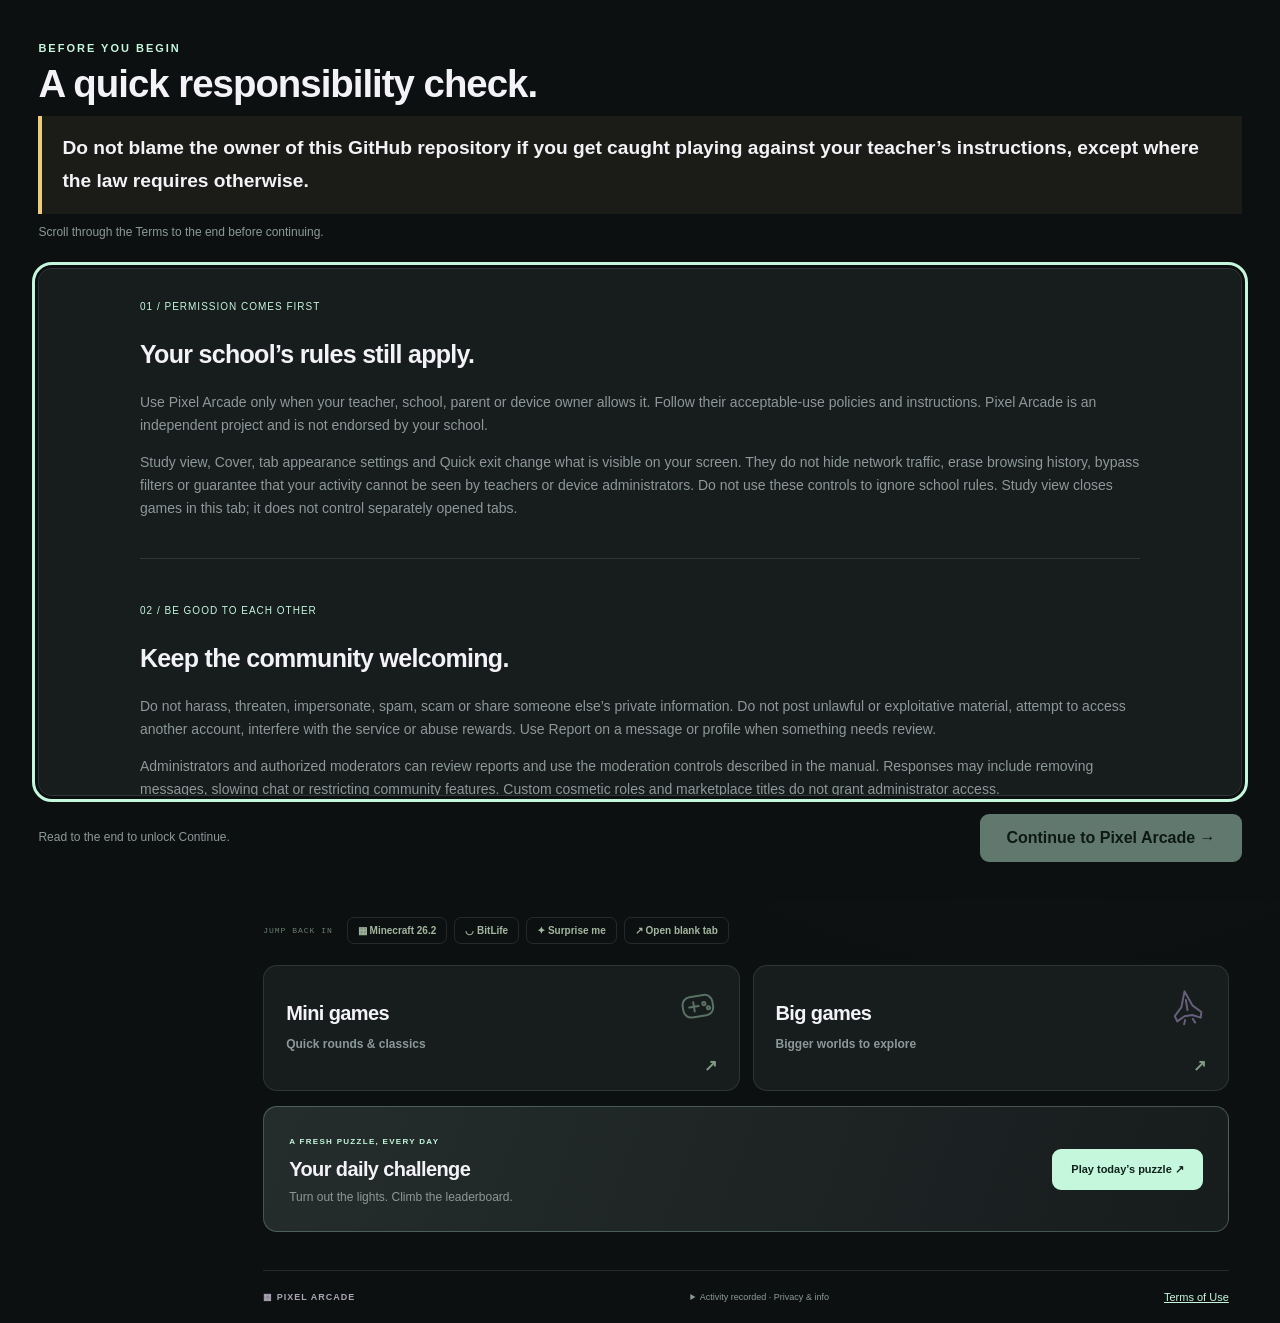
==== commit e0660723: "Expand Study workspace, welcome screen and referrals Add a full-screen first-visit guide and scroll-" ====
--- a/index.html
+++ b/index.html
@@ -1,4 +1,4 @@
-<!doctype html><html lang="en"><head><script>try{const t=localStorage.getItem('px-theme')||'dark';document.documentElement.dataset.theme=t==='system'?(matchMedia('(prefers-color-scheme: dark)').matches?'dark':'light'):t==='light'?'light':'dark'}catch{document.documentElement.dataset.theme='dark'}</script><script>window.pixelRequestedSection=location.hash.slice(1)</script><meta charset="utf-8"><meta name="viewport" content="width=device-width,initial-scale=1"><link id="site-icon" rel="icon" href="./icons-arcade.svg"><meta name="theme-color" content="#101014"><title>Pixel Arcade — Pick up & play</title><link rel="stylesheet" href="style.css?v=12"><link rel="stylesheet" href="appearance.css?v=2"><link rel="stylesheet" href="ai-chat.css?v=1"><link rel="stylesheet" href="calculator-advanced.css?v=1"><link rel="stylesheet" href="community.css?v=1"><link rel="stylesheet" href="colour-themes.css?v=1"><link rel="stylesheet" href="admin-panel.css?v=1"><link rel="stylesheet" href="social-hub.css?v=1"><link rel="stylesheet" href="account-security.css?v=1"><link rel="stylesheet" href="compact-ui.css?v=2"><link rel="stylesheet" href="onboarding.css?v=2"><link rel="stylesheet" href="welcome-intro.css?v=1"><link rel="stylesheet" href="icon-motion.css?v=1"><link rel="stylesheet" href="profile-ui.css?v=1"><link rel="stylesheet" href="marketplace.css?v=3"><link rel="stylesheet" href="browser-reliability.css?v=1"><link rel="stylesheet" href="school-tools.css?v=1"></head><body><aside id="side-nav"><a class="side-brand" href="#home"><span>▧</span><div>PIXEL<small>YOUR DOWNTIME, UPGRADED</small></div></a><div class="nav-label">EXPLORE</div><button class="side-link active" data-section="home"><span data-icon="home"></span>Home</button><button class="side-link" data-section="mini"><span data-icon="arcade"></span>Mini games<small id="mini-count">18</small></button><button class="side-link" data-section="big"><span data-icon="invaders"></span>Big games<small id="big-count">32</small></button><button class="side-link" data-section="apps"><span data-icon="globe"></span>Apps & browser</button><div class="nav-label">WATCH & LISTEN</div><button class="side-link" data-section="tv"><span data-icon="tv"></span>FrameX TV · Dev</button><button class="side-link" data-section="music"><span data-icon="music"></span>Spooftify</button><div class="nav-label">YOUR SPACE</div><button class="side-link" data-section="custom"><span data-icon="plus"></span>My games<small id="custom-count">0</small></button><button class="side-link" data-section="chat"><span data-icon="chat"></span>Arcade helper</button><div class="side-bottom"><button id="side-stats"><span data-icon="stats"></span>My stats</button><button id="side-settings"><span data-icon="settings"></span>Settings & cloaks</button><button id="side-tutorial"><span data-icon="help"></span>Tutorial</button><div class="side-status"><i></i> ALL SYSTEMS PLAY</div></div></aside><header><a class="brand" href="#">▦ <span>PIXEL<span class="muted">ARCADE</span></span></a><span class="headernote">SMALL GAMES. BIG ENERGY.</span><nav class="header-actions"><button id="tutorialview" aria-label="Tutorial">? <span>Tutorial</span></button><button id="settingsview" aria-label="Settings">⚙ <span>Settings</span></button><button id="statsview">◷ My stats</button><button id="accountview">☻ Account</button><button id="favview">♡ Favourites</button></nav></header><main><section id="apps-page" hidden><div class="eyebrow">ONE DOCK. ALL YOUR DESTINATIONS.</div><div class="apps-heading"><div><h1>Your everyday apps.</h1><p>Watch, play, listen, make something. Pick a destination below.</p></div><button id="apps-open-browser" class="primary">Open web browser ↗</button></div><p class="apps-service-note">Web apps use your selected Direct or Scramjet connection. Availability varies by site, embedding rules and network. NVIDIA and other services may need their own accounts.</p><div id="apps-grid"></div></section>
+<!doctype html><html lang="en"><head><script>try{const t=localStorage.getItem('px-theme')||'dark';document.documentElement.dataset.theme=t==='system'?(matchMedia('(prefers-color-scheme: dark)').matches?'dark':'light'):t==='light'?'light':'dark'}catch{document.documentElement.dataset.theme='dark'}</script><script>window.pixelRequestedSection=location.hash.slice(1)</script><meta charset="utf-8"><meta name="viewport" content="width=device-width,initial-scale=1"><link id="site-icon" rel="icon" href="./icons-arcade.svg"><meta name="theme-color" content="#101014"><title>Pixel Arcade — Pick up & play</title><link rel="stylesheet" href="style.css?v=12"><link rel="stylesheet" href="appearance.css?v=2"><link rel="stylesheet" href="ai-chat.css?v=1"><link rel="stylesheet" href="calculator-advanced.css?v=1"><link rel="stylesheet" href="community.css?v=1"><link rel="stylesheet" href="colour-themes.css?v=1"><link rel="stylesheet" href="admin-panel.css?v=1"><link rel="stylesheet" href="social-hub.css?v=1"><link rel="stylesheet" href="account-security.css?v=1"><link rel="stylesheet" href="compact-ui.css?v=2"><link rel="stylesheet" href="onboarding.css?v=2"><link rel="stylesheet" href="welcome-intro.css?v=1"><link rel="stylesheet" href="icon-motion.css?v=1"><link rel="stylesheet" href="profile-ui.css?v=1"><link rel="stylesheet" href="marketplace.css?v=3"><link rel="stylesheet" href="browser-reliability.css?v=1"><link rel="stylesheet" href="school-tools.css?v=1"><link rel="stylesheet" href="study-workspace.css?v=1"><script>try{window.pixelTermsPending=localStorage.getItem("px-terms-read-2026-10-28-v2")!=="1"&&sessionStorage.getItem("px-terms-read-2026-10-28-v2")!=="1"}catch{window.pixelTermsPending=true}</script></head><body><aside id="side-nav"><a class="side-brand" href="#home"><span>▧</span><div>PIXEL<small>YOUR DOWNTIME, UPGRADED</small></div></a><div class="nav-label">EXPLORE</div><button class="side-link active" data-section="home"><span data-icon="home"></span>Home</button><button class="side-link" data-section="mini"><span data-icon="arcade"></span>Mini games<small id="mini-count">18</small></button><button class="side-link" data-section="big"><span data-icon="invaders"></span>Big games<small id="big-count">32</small></button><button class="side-link" data-section="apps"><span data-icon="globe"></span>Apps & browser</button><div class="nav-label">WATCH & LISTEN</div><button class="side-link" data-section="tv"><span data-icon="tv"></span>FrameX TV · Dev</button><button class="side-link" data-section="music"><span data-icon="music"></span>Spooftify</button><div class="nav-label">YOUR SPACE</div><button class="side-link" data-section="custom"><span data-icon="plus"></span>My games<small id="custom-count">0</small></button><button class="side-link" data-section="chat"><span data-icon="chat"></span>Arcade helper</button><div class="side-bottom"><button id="side-stats"><span data-icon="stats"></span>My stats</button><button id="side-settings"><span data-icon="settings"></span>Settings & cloaks</button><button id="side-tutorial"><span data-icon="help"></span>Tutorial</button><div class="side-status"><i></i> ALL SYSTEMS PLAY</div></div></aside><header><a class="brand" href="#">▦ <span>PIXEL<span class="muted">ARCADE</span></span></a><span class="headernote">SMALL GAMES. BIG ENERGY.</span><nav class="header-actions"><button id="tutorialview" aria-label="Tutorial">? <span>Tutorial</span></button><button id="settingsview" aria-label="Settings">⚙ <span>Settings</span></button><button id="statsview">◷ My stats</button><button id="accountview">☻ Account</button><button id="favview">♡ Favourites</button></nav></header><main><section id="apps-page" hidden><div class="eyebrow">ONE DOCK. ALL YOUR DESTINATIONS.</div><div class="apps-heading"><div><h1>Your everyday apps.</h1><p>Watch, play, listen, make something. Pick a destination below.</p></div><button id="apps-open-browser" class="primary">Open web browser ↗</button></div><p class="apps-service-note">Web apps use your selected Direct or Scramjet connection. Availability varies by site, embedding rules and network. NVIDIA and other services may need their own accounts.</p><div id="apps-grid"></div></section>
 <section id="browser-page" hidden><div class="browser-heading"><div><span class="eyebrow">EXPLORE AT YOUR OWN PACE</span><h1>Pixel Browser<span class="browser-provider">Scramjet</span></h1></div><button id="browser-fullscreen" title="Expand browser" aria-label="Expand browser">⛶</button></div><div id="browser-workspace"><div class="browser-tabstrip"><div id="browser-tabs" role="tablist" aria-label="Browser tabs"></div><button id="browser-new-tab" aria-label="New browser tab" title="New tab">+</button></div><div class="browser-chrome"><span class="browser-mode-label">Browser</span><div class="browser-navigation"><button type="button" id="browser-back" aria-label="Previous entered address" title="Previous entered address" disabled>←</button><button type="button" id="browser-forward" aria-label="Next entered address" title="Next entered address" disabled>→</button><button type="button" id="browser-reload" aria-label="Reload page" title="Reload">↻</button><button type="button" id="browser-home" aria-label="Browser start page" title="Start page">⌂</button></div><form id="browser-form"><span class="address-mark" aria-hidden="true">◎</span><input id="browser-address" aria-label="Website address or search" placeholder="Search or enter a website…" autocomplete="off" spellcheck="false" required><button type="button" id="browser-bookmark" aria-label="Bookmark this website" title="Bookmark" disabled>☆</button><button type="submit" class="address-go" aria-label="Go to address">↵</button></form><details id="browser-menu"><summary aria-label="Browser options" title="Browser options">•••</summary><div class="browser-menu-content"><button id="browser-stop">Stop loading</button><button id="browser-open-blank">Open in blank tab ↗</button><div id="browser-links" hidden><span id="browser-external" hidden></span><span id="browser-direct" hidden></span></div><p>Back and forward follow addresses entered here. Navigation inside external pages is managed by the loaded website or provider.</p></div></details></div><div class="browser-bookmark-bar"><span>BOOKMARKS</span><div id="browser-bookmarks"></div><span id="browser-bookmark-hint">Save a favourite with ☆</span></div><div class="browser-connection-bar"><label for="browser-connection">Connection <select id="browser-connection"><option value="scramjet">Scramjet</option><option value="direct">Direct website</option></select></label><p id="browser-connection-note"></p><button id="browser-try-direct" type="button" hidden>Try Direct</button><button id="browser-retry" type="button" disabled>Retry</button></div><div id="browser-standby"><div class="browser-start-icon">◎</div><span class="eyebrow">YOUR NEXT DESTINATION</span><h2>A little curiosity<br>goes a long way.</h2><p>Search above or jump into a favourite.</p><div id="browser-start-apps"></div></div><div id="browser-viewport" hidden><iframe id="web-browser-frame" title="External Scramjet web browser" src="about:blank" allow="autoplay; fullscreen; encrypted-media; clipboard-write; gamepad" allowfullscreen sandbox="allow-scripts allow-same-origin allow-forms allow-popups allow-popups-to-escape-sandbox allow-downloads allow-pointer-lock allow-modals"></iframe></div><div class="browser-statusbar"><span class="browser-status-dot"></span><span id="browser-status" role="status">Ready when you are.</span><button id="browser-clear-bookmarks" title="Remove saved bookmarks">Clear bookmarks</button></div></div><p id="browser-feedback" role="status"></p></section><section id="notes-page" hidden><div class="eyebrow">A LITTLE SPACE FOR YOUR IDEAS</div><div class="apps-heading"><div><h1>Your scratchpad.</h1><p>Notes are saved on this browser.</p></div><button id="download-notes">Download .txt ↧</button></div><label class="sr-only" for="personal-notes">Your notes</label><textarea id="personal-notes" placeholder="Start writing something…" spellcheck="true"></textarea><p id="notes-status" role="status">Saved on this browser</p></section><section id="home-page"><div class="home-overline"><span><i></i> YOUR LITTLE CORNER OF THE INTERNET</span><time id="home-clock"></time></div><div class="home-intro"><div><p class="eyebrow">WELCOME TO PIXEL</p><h1>A good time.<br><em>One click away.</em></h1><p>Big adventures, small distractions, and your favourite sounds.<br>Where are we heading?</p></div><div class="home-emblem" aria-hidden="true">✦<span>PLAY / WATCH / LISTEN</span></div></div><section class="home-essentials" aria-label="Quick access"><div class="essentials-heading"><span class="eyebrow">RIGHT HERE, EVERY TIME</span><span>Play. Connect. Figure it out.</span></div><div id="home-tools"></div></section><form id="home-search-form"><span>⌕</span><input id="home-search" placeholder="Find your next favourite game…" aria-label="Search the arcade"><button class="primary">Find a game ↗</button></form><div class="quick-launch"><span>JUMP BACK IN</span><button data-quick="minecraft262">▦ Minecraft 26.2</button><button data-quick="bitlife">◡ BitLife</button><button id="home-random">✦ Surprise me</button><button id="home-blank">↗ Open blank tab</button></div><div class="destination-grid"><button class="destination-card mint" data-section="mini"><span class="destination-icon" data-icon="arcade"></span><span class="destination-meta">QUICK ROUNDS / CLASSIC HIGHS</span><h2>Mini games</h2><p>Little games. One more go.</p><span class="destination-arrow">↗</span></button><button class="destination-card lilac" data-section="big"><span class="destination-icon" data-icon="invaders"></span><span class="destination-meta">WORLDS WORTH GETTING LOST IN</span><h2>Big games</h2><p>Minecraft, GTA, BitLife & the original collection.</p><span class="destination-arrow">↗</span></button><button class="destination-card peach" data-section="tv"><span class="destination-icon" data-icon="tv"></span><span class="destination-meta">SOMETHING FOR THE WATCHLIST</span><h2>TV & movies</h2><p>Developer access · password required.</p><span class="destination-arrow">↗</span></button><button class="destination-card blue" data-section="music"><span class="destination-icon" data-icon="music"></span><span class="destination-meta">SET THE SOUNDTRACK</span><h2>Music</h2><p>Find your rhythm with Spooftify.</p><span class="destination-arrow">↗</span></button></div><div class="home-bottom"><div><span data-icon="plus"></span><p>Your arcade. Your picks.<small>Add a game link or upload an HTML game.</small></p></div><button id="home-add">Add a game +</button></div></section><section id="media-page" hidden><div class="eyebrow" id="media-label"></div><h1 id="media-heading"></h1><p id="media-description"></p><div id="media-art" aria-hidden="true"></div><div class="media-actions"><button id="media-play" class="primary">Open player ↗</button><button id="media-inline">Play inside this page</button><a hidden id="media-direct" target="_blank" rel="noopener noreferrer">Open source directly ↗</a></div><p id="media-note" class="stats-note"></p></section><section id="chat-page" hidden><div class="eyebrow">A LITTLE HELP GOES A LONG WAY</div><h2>Meet your arcade guide.</h2><p>Game recommendations, controls and help with your hub. A built-in guide with instant answers.</p><div class="chatbox"><div class="chat-top"><span data-icon="chat"></span><div><b>Pixel Guide</b><small>Catalogue & site help · built-in chatbot</small></div><button id="chat-clear">Clear chat</button></div><div id="chat-log" role="log" aria-live="polite"></div><div id="chat-suggestions"><button>Recommend a quick game</button><button>How do I add a game?</button><button>How does about:blank work?</button></div><form id="chat-form"><input id="chat-input" maxlength="500" aria-label="Message the arcade guide" placeholder="Ask about a game or the arcade…" required><button class="primary">Send ↗</button></form></div></section><section class="hero" id="library-hero" hidden><div class="herocopy"><div class="eyebrow">YOUR NEXT HIGH SCORE STARTS HERE</div><h1>Less loading.<br>More <em>playing.</em></h1><p>Your original favourites, plus games from across the web.<br>Pick a classic or find your next obsession.</p><button class="primary" id="blankhub">Open arcade in about:blank ↗</button><button class="hero-secondary" id="random">Surprise me</button><span class="heronote">49 games · External embeds · Saved playtime</span></div><div class="heroart" aria-hidden="true"><div class="orbit"></div><div class="pixel p1"></div><div class="pixel p2"></div><div class="pixel p3"></div><div class="pixel p4"></div><div class="bigicon">✦</div><span class="floatlabel">INSERT SOME FUN</span><span class="scorelabel">HIGH SCORE<br><b>00,2048</b></span></div></section><p id="globalfeedback" role="status"></p><section class="catalog" id="library-page" hidden><div class="sectiontop"><div><div class="eyebrow" id="library-label">THE COLLECTION</div><h2><span class="heading-label" id="library-title">Find your game</span><span id="count">49</span></h2></div><div class="library-tools"><button id="addgameview">+ Add game</button><input id="search" type="search" placeholder="⌕  Search games…" aria-label="Search games"></div></div><div class="filters" id="filters"></div><div id="grid"></div><p id="empty" hidden>No games found. Try another search.</p></section><footer><span class="brand">▦ PIXEL ARCADE</span><span>External games by their respective creators.</span><span class="activity-note">Visits and signed-in activity are recorded for site administration. Passwords remain private.</span><span>Network availability depends on your school’s settings.</span></footer></main><dialog id="player"><div class="playhead"><div><small id="category"></small><h2 id="gametitle"></h2></div><div><button id="blankgame">↗ New blank tab</button><button id="focusgame">⌨ Focus game</button><button id="fullscreen">⛶ Fullscreen</button><button id="restart">↻ Restart</button><button id="close" aria-label="Close game">✕</button></div></div><div class="gameinfo"><p id="instructions"></p><b id="score">Ready</b></div><div id="stage"></div><div id="pad" hidden><button data-key="ArrowLeft">←</button><button data-key="ArrowUp">↑</button><button data-key="ArrowDown">↓</button><button data-key="ArrowRight">→</button><button data-key=" ">Action</button></div><div class="player-links"><a hidden id="directlink" target="_blank" rel="noopener noreferrer">Open game directly ↗</a><button id="copyembed">Copy embed code</button><span id="sessiontime">0:00 played</span></div><p id="trackingnote" class="savehint"></p><p id="launchfeedback" role="status"></p></dialog><dialog id="account"><div class="playhead"><h2>Your player account</h2><button class="close-dialog" aria-label="Close account">✕</button></div><div id="accountcontent"></div></dialog><dialog id="stats"><div class="playhead"><div><small>YOUR ARCADE, BY THE NUMBERS</small><h2>Player stats</h2></div><button class="close-dialog" aria-label="Close stats">✕</button></div><div id="statscontent"></div></dialog><dialog id="addgame"><div class="playhead"><div><small>BUILD YOUR OWN COLLECTION</small><h2>Add a game</h2></div><button class="close-dialog" aria-label="Close add game">✕</button></div><form id="addgameform" class="add-game-form"><label for="newgamename">Game name</label><input id="newgamename" required maxlength="80" placeholder="What are we playing?"><div class="form-row"><div><label for="newgamesize">Collection</label><select id="newgamesize"><option value="mini">Mini games</option><option value="big">Big games</option></select></div><div><label for="newgametype">Add with</label><select id="newgametype"><option value="url">URL or iframe embed code</option><option value="html">HTML file or pasted HTML</option></select></div></div><div id="newgame-url-fields"><label for="newgameurl">Game URL or iframe embed code</label><textarea id="newgameurl" rows="3" placeholder="https://example.com/game/ or &lt;iframe src=…&gt;"></textarea></div><div id="newgame-html-fields" hidden><label for="newgamefile">Upload a .html file (up to 50 MB)</label><input id="newgamefile" type="file" accept=".html,.htm,text/html"><label for="newgamehtml">Or paste a complete HTML game</label><textarea id="newgamehtml" rows="6" placeholder="&lt;!doctype html&gt;…"></textarea></div><label for="newgamecover">Cover image URL (optional)</label><input id="newgamecover" type="url" placeholder="https://example.com/cover.jpg"><p class="stats-note">Your custom game collection is saved on this browser. Uploaded HTML runs in an isolated player. Some games need their original host to load assets or save progress.</p><button type="submit" class="primary">Add to my games +</button><p id="addgamefeedback" role="status" class="feedback"></p></form></dialog><dialog id="settings"><div class="playhead"><div><small>MAKE IT YOURS</small><h2>Launcher settings</h2></div><button class="close-dialog" aria-label="Close settings">✕</button></div>
 <form id="settingsform"><div class="setting-row"><label for="launchmode">Game launch mode<small>Choose where clicking a game takes you.</small></label><select id="launchmode"><option value="blank">New about:blank tab</option><option value="inline">Inside this page</option></select></div>
 <div class="setting-row"><label for="tabtitle">Tab title<small>Applies to the hub and blank tabs.</small></label><input id="tabtitle" maxlength="70" placeholder="Pixel Arcade"></div>
@@ -17,4 +17,4 @@
 <article><b>03</b><div><h3>Style your tab</h3><p>Settings lets you choose a tab title, icon, blank-on-unfocus mode and reflection dimming. Enable Escape quick-switch and choose its destination. The Controls menu in a game tab includes a Quick switch button.</p></div></article>
 <article><b>04</b><div><h3>Keep your playtime</h3><p>Open Account and create an arcade username and password. My stats shows total time, sessions and time per game. Time counts while the player is open and the tab is visible, including menus and loading.</p></div></article>
 <article><b>05</b><div><h3>Bring your friends</h3><p>Open Pixel Chat and sign in with your arcade account in the Account panel. You automatically join the public Pixel Community lobby. Everyone with an arcade account can chat there. You can also create a private server and share its invite code with friends. Server owners create channels, remove members and pin messages. Chat supports text, emoji reactions, editing and search; voice and video calls are not included.</p></div></article><article><b>06</b><div><h3>Think, calculate, play</h3><p>Calculator includes scientific maths, graphing, equations, statistics and unit conversion. In Chess Club, choose a bot and colour, click a piece to see legal moves, then click its destination. Hints, undo, promotion choices and PGN export are available. Bot Elo labels are approximate.</p></div></article></div><div class="tutorial-bottom"><p>Use Apps & browser for the app dock and external web browser. Vice City now uses GTA Browser’s built-in setup. Its first load downloads game data into browser storage. Add your own URL or HTML game from My Games. The Arcade helper can recommend games and explain these features. Games and saves belong to their external hosts. Some providers block embedding or go offline, in which case a game may be unavailable. about:blank doesn’t bypass network filters or conceal traffic.</p><button class="primary" id="tutorialdone">Let’s play ↗</button></div></dialog>
-<script src="icons.js?v=8"></script><script src="privacy.js?v=14"></script><script src="appearance.js?v=2"></script><script src="catalog.js?v=11"></script><script src="colour-themes.js?v=1"></script><script src="api-client.js?v=3"></script><script src="hub.js?v=20"></script><script src="account-security.js?v=1"></script><script src="extras.js?v=10"></script><script src="browser-state.js?v=9"></script><script src="apps.js?v=10"></script><script src="community.js?v=market-4"></script><script src="calculator.js?v=10"></script><script src="calculator-advanced.js?v=1"></script><script src="activity.js?v=1"></script><script src="pages-bridge.js?v=2"></script><script type="module" src="tools.js?v=welcome-15"></script></body></html>
+<script src="icons.js?v=8"></script><script src="privacy.js?v=14"></script><script src="appearance.js?v=2"></script><script src="catalog.js?v=11"></script><script src="colour-themes.js?v=1"></script><script src="api-client.js?v=3"></script><script src="hub.js?v=21"></script><script src="account-security.js?v=1"></script><script src="extras.js?v=10"></script><script src="browser-state.js?v=9"></script><script src="apps.js?v=10"></script><script src="community.js?v=market-4"></script><script src="calculator.js?v=10"></script><script src="calculator-advanced.js?v=1"></script><script src="activity.js?v=1"></script><script src="pages-bridge.js?v=2"></script><script type="module" src="tools.js?v=study-16"></script></body></html>
--- a/study-workspace.css
+++ b/study-workspace.css
@@ -0,0 +1,11 @@
+/* Clear controls, full-screen onboarding and a separate study workspace. */
+button,.study-file-button{font-weight:600;border-color:color-mix(in srgb,var(--ink) 27%,transparent);cursor:pointer}button:hover:not(:disabled),.study-file-button:hover{border-color:var(--lime);filter:brightness(1.12)}button:focus-visible,a:focus-visible,input:focus-visible,textarea:focus-visible,select:focus-visible,[tabindex]:focus-visible{outline:3px solid var(--lime);outline-offset:3px}button:disabled{cursor:not-allowed;opacity:.45;filter:none}button.primary{background:var(--lime);color:#10221b;border:2px solid var(--lime);font-weight:750}#accountview{background:#b7f4d3!important;color:#12281e!important;border:2px solid #e1ffed!important;min-height:44px;padding:10px 17px!important;font-size:13px!important;font-weight:750!important;box-shadow:0 0 0 3px #b7f4d314}#theme-toggle{background:#344b68!important;color:#fff!important;border:2px solid #91b9f2!important;min-height:44px;padding:10px 14px!important;font-size:13px!important}#theme-toggle span{display:inline!important}#study-view-button{background:#d1c6ff!important;color:#271b4b!important;border:2px solid #e7e0ff!important;min-height:44px;padding:10px 14px!important;font-size:12px!important}.referral-header-button{background:#edca7c!important;color:#30230e!important;border:2px solid #ffdf9c!important;min-height:44px;padding:10px 14px!important;font-size:12px!important}.compact-header{height:auto!important;min-height:64px;flex-wrap:wrap}.header-actions{gap:8px!important;flex-wrap:wrap}.header-actions button,.header-actions summary{white-space:nowrap}.referral-nav-button{color:#e9c577!important;background:#e9c57712!important;border:1px solid #e9c57766!important}.mode-home-notice,.referral-promo{display:flex;gap:28px;justify-content:space-between;align-items:center;padding:28px;margin:24px 0;border:1px solid var(--compact-line);border-radius:18px;background:var(--panel)}.mode-home-notice h2{font-size:27px;letter-spacing:-.7px;line-height:1.2;margin:12px 0}.mode-home-notice p,.referral-promo p{font-size:12px;line-height:1.8;color:var(--muted);max-width:650px}.mode-home-notice button,.referral-promo button{flex-shrink:0;font-size:12px}.referral-promo{border-color:#edca7c66;background:linear-gradient(110deg,#edca7c16,var(--panel))}.referral-promo h2{font-size:23px;margin:8px 0}.referral-promo-symbol{font-size:55px;color:#edca7c}.referral-promo>.eyebrow,.referral-promo .eyebrow{color:#edca7c}.referral-promo>div{flex:1}#market-referral{background:#edca7c;color:#30230e;border:2px solid #ffdf9c;font-weight:750}kbd{font-family:inherit;display:inline-block;padding:4px 9px;border:1px solid var(--compact-line);border-bottom-width:3px;border-radius:6px;background:var(--bg);color:var(--ink);font-weight:750;white-space:nowrap}
+.first-steps{position:fixed;inset:0;width:100vw;height:100dvh;max-width:none;max-height:none;margin:0;border:0;border-radius:0;padding:clamp(28px,5vw,80px);background:var(--bg);color:var(--ink);overflow:auto}.first-steps:not([open]){display:none!important}.first-steps[open]{display:flex;flex-direction:column;gap:28px}.first-steps::backdrop{background:var(--bg)}.first-steps-heading{gap:24px}.first-steps h1{font-size:clamp(34px,4.6vw,76px);letter-spacing:-2px;line-height:1.05;margin:16px 0 22px;max-width:1000px}.first-steps p{font-size:15px;line-height:1.8;max-width:950px}.first-steps-dismiss{padding:13px 20px;font-size:12px}.first-steps-grid{flex:1;min-height:260px;margin:0;gap:20px}.first-steps-grid>button{padding:clamp(22px,3vw,44px);border:2px solid var(--compact-line);border-radius:18px;gap:22px;min-height:270px}.first-steps-grid strong{font-size:clamp(22px,2.4vw,37px);letter-spacing:-.8px}.first-steps-grid small{font-size:15px;line-height:1.8}.first-steps-number,.first-steps-open{font-size:14px}.first-steps-help button,.first-steps-help a{font-size:14px}.first-steps-help button{padding:14px 22px}.mode-shortcut-notice{display:flex;align-items:center;gap:18px;flex-wrap:wrap;padding:20px 24px;background:#9fb7ff12;border:2px solid #9fb7ff66;border-radius:14px}.mode-shortcut-notice>strong{font-size:21px}.mode-shortcut-notice>span{font-size:17px;color:var(--lime)}.mode-shortcut-notice p{flex-basis:100%;font-size:12px;margin:0;color:var(--muted)}
+.terms-gate{position:fixed;inset:0;width:100vw;height:100dvh;max-width:none;max-height:none;margin:0;border:0;border-radius:0;background:var(--bg);color:var(--ink);padding:clamp(18px,3vw,46px);overflow:hidden}.terms-gate[open]{display:flex;flex-direction:column;gap:18px}.terms-gate::backdrop{background:#080f17}.terms-gate-header h1{font-size:clamp(25px,3vw,44px);letter-spacing:-1px;margin:8px 0 12px}.terms-gate-header>p{font-size:12px;color:var(--muted);line-height:1.7;margin:8px 0}.terms-gate-header .terms-owner-note{font-size:clamp(15px,1.5vw,20px);font-weight:650;color:var(--ink);padding:16px 20px;border-left:4px solid #edca7c;background:#edca7c10}.terms-reading-pane{flex:1;min-height:0;overflow:auto;overscroll-behavior:contain;border:1px solid var(--compact-line);border-radius:14px;padding:22px clamp(18px,4vw,60px);background:var(--panel);line-height:1.8}.terms-reading-pane section{max-width:1000px;margin:0 auto 36px;border-bottom:1px solid var(--compact-line);padding-bottom:24px}.terms-reading-pane h2{font-size:25px}.terms-reading-pane p{font-size:14px;color:var(--muted)}.terms-reading-pane small{color:var(--lime);font-size:10px;letter-spacing:1px}.terms-reading-pane a{color:var(--lime)}.terms-gate-footer{display:flex;align-items:center;justify-content:space-between;gap:20px}.terms-gate-footer p{font-size:12px;color:var(--muted)}.terms-gate-footer button{min-height:48px;padding:12px 24px}
+.study-nav,.study-footer,.study-help-button{display:none}.study-view #side-nav>:not(.side-brand):not(.study-nav){display:none!important}.study-view .study-nav{display:flex;flex-direction:column;gap:8px;margin-top:20px}.study-nav-label{font-size:9px;color:var(--muted);letter-spacing:1.5px;margin:6px 12px 12px}.study-view .header-actions>:not(#theme-toggle):not(#study-view-button):not(#study-help-button){display:none!important}.study-view .study-help-button{display:block}.study-view .study-toolbar{display:flex;position:static;gap:9px;padding:18px;margin-bottom:28px;flex-wrap:wrap}.study-toolbar>strong{font-size:10px;letter-spacing:1.2px;margin-right:8px}.study-toolbar button{min-height:38px}.study-shortcut-inline{font-size:11px;color:var(--muted);margin-right:auto}.study-view .study-home{padding:20px 0 50px}.study-home h1{font-size:clamp(35px,4.6vw,66px);letter-spacing:-2px;line-height:1.08;margin:18px 0}.study-home>p{font-size:16px}.study-mode-big-note{border:2px solid #9fb7ff66;background:#9fb7ff12;padding:24px;border-radius:16px;margin:28px 0;display:flex;align-items:center;gap:20px;flex-wrap:wrap}.study-mode-big-note>strong{font-size:23px}.study-mode-big-note>span{font-size:21px}.study-mode-big-note p{flex-basis:100%;font-size:12px;margin:0}.study-tool-grid{display:grid;grid-template-columns:repeat(3,minmax(0,1fr));gap:16px;margin:30px 0}.study-tool-grid button{display:flex;flex-direction:column;gap:14px;text-align:left;padding:26px;border:1px solid var(--compact-line);border-radius:16px;background:var(--panel);min-height:180px}.study-tool-grid strong{font-size:23px}.study-tool-grid span{font-size:12px;color:var(--muted)}.study-tool-grid small{color:var(--lime);font-size:12px;margin-top:auto}.study-view main>footer{display:none}.study-view .study-footer{display:block;color:var(--muted);font-size:10px;line-height:1.8;padding:24px 0;border-top:1px solid var(--compact-line)}
+.study-app{padding:5px 0 40px}.study-app-heading{display:flex;justify-content:space-between;align-items:center;gap:20px;margin-bottom:24px}.study-app-heading h1{font-size:clamp(30px,3.5vw,48px);letter-spacing:-1.5px;line-height:1.1;margin:14px 0}.study-app-heading p{font-size:13px;color:var(--muted);line-height:1.8}.study-project-bar,.slides-actions{display:flex;align-items:flex-end;gap:8px;flex-wrap:wrap;padding:14px;background:var(--panel);border:1px solid var(--compact-line);border-radius:12px;margin:16px 0}.study-project-bar button,.slides-actions button,.study-file-button{font-size:11px;min-height:38px;padding:10px 12px}.study-project-bar label,.study-title-label,.slide-notes-label,.slide-inspector label,.workspace-saved form label{display:flex;flex-direction:column;gap:7px;font-size:11px;color:var(--muted)}.study-project-bar select{max-width:230px}.study-app input,.study-app textarea,.study-app select{background:var(--panel);color:var(--ink);border:1px solid var(--compact-line);border-radius:8px;padding:10px;max-width:100%;font:inherit}.study-title-label{margin:16px 0;max-width:450px}.study-title-label input{font-size:17px!important;color:var(--ink)}.study-file-button{display:inline-flex!important;flex-direction:row!important;align-items:center;border:1px solid var(--compact-line);border-radius:9px;color:var(--ink)!important;background:var(--bg)}.study-local-note{font-size:11px;line-height:1.8;color:var(--muted)}[data-study-status]{font-size:12px;color:var(--lime);min-height:20px;margin:16px 0}.study-modal{background:var(--panel);color:var(--ink);border:1px solid var(--compact-line);border-radius:18px;padding:30px;max-width:90vw}.study-modal button{margin:10px 10px 0 0}.study-modal::backdrop{background:#050b15b0}
+.code-layout{display:grid;grid-template-columns:1fr 1fr;gap:16px}.code-editor-panel,.code-preview-panel{border:1px solid var(--compact-line);border-radius:12px;overflow:hidden;min-width:0;background:var(--panel)}.code-tabs{display:flex;gap:4px;padding:10px;border-bottom:1px solid var(--compact-line);flex-wrap:wrap}.code-tabs button{font-size:11px;padding:10px}.code-tabs button[aria-selected=true]{color:var(--bg);background:var(--lime)}#code-file-label{display:block;font-size:10px;margin:12px 16px;color:var(--muted)}#code-editor{font:13px/1.75 ui-monospace,SFMono-Regular,Consolas,monospace;width:100%;min-height:470px;border:0;border-radius:0;background:var(--bg);padding:18px;tab-size:2;resize:vertical;white-space:pre;overflow-wrap:normal}#code-position{font-size:10px;padding:0 14px;color:var(--muted)}.code-preview-head{display:flex;align-items:center;justify-content:space-between;gap:15px;padding:12px 18px}.code-preview-head h2{font-size:15px;margin:0}.code-preview-head span{font-size:9px;color:var(--muted)}#study-code-preview{width:100%;height:390px;display:block;border:0;background:#fff}.code-console{padding:15px;border-top:1px solid var(--compact-line)}.code-console h3{font-size:11px;margin:0 0 10px}.code-console pre{font:11px/1.7 ui-monospace,monospace;white-space:pre-wrap;overflow-wrap:anywhere;color:var(--muted);max-height:160px;overflow:auto}.code-expanded .code-layout{grid-template-columns:1fr}.code-expanded .code-editor-panel{display:none}.code-expanded #study-code-preview{height:65dvh}
+.slides-layout{display:grid;grid-template-columns:140px minmax(0,1fr) 200px;gap:16px;align-items:start}.slides-filmstrip,.slide-inspector{border:1px solid var(--compact-line);background:var(--panel);border-radius:12px;padding:12px;min-width:0}.slides-filmstrip h2,.slide-inspector h2{font-size:13px;margin:4px 0 18px}.slides-filmstrip #slides-list{max-height:540px;overflow:auto}.slide-thumb{width:100%;padding:5px;background:var(--bg);margin-bottom:10px;border:2px solid transparent;border-radius:7px}.slide-thumb[aria-pressed=true]{border-color:var(--lime)}.slide-thumb-preview{aspect-ratio:16/9;overflow:hidden;padding:12px 7px;text-align:left;display:flex;align-items:center}.slide-thumb-preview strong{font-size:10px;line-height:1.3;overflow-wrap:anywhere}.slide-thumb>span{display:block;padding-top:6px;font-size:10px}.slides-order{display:flex;flex-direction:column;gap:6px}.slides-order button{font-size:10px;padding:8px}.slides-workarea{min-width:0}.slide-canvas{position:relative;width:100%;aspect-ratio:16/9;overflow:hidden;isolation:isolate;background:#edf4f1;box-shadow:0 15px 50px #0003;color:#18362d}.slide-object{position:absolute;white-space:pre-wrap;overflow:hidden;line-height:1.25;padding:4px;box-sizing:border-box;touch-action:none;cursor:move;user-select:none;font-family:Arial,sans-serif}.slide-object.selected{outline:2px solid #4d8cff;outline-offset:-2px;overflow:visible}.slide-image>img{width:100%;height:100%;object-fit:contain;display:block;pointer-events:none}.slide-shape{padding:0}.slide-resize-handle{position:absolute;right:0;bottom:0;width:14px;height:14px;background:#4d8cff;border:2px solid white;cursor:nwse-resize;z-index:5}.slide-notes-label{margin-top:20px}.slide-notes-label textarea{width:100%;font-size:12px;line-height:1.6}.slide-inspector{display:flex;flex-direction:column;gap:13px}.slide-inspector label{margin-bottom:12px}.slide-inspector input,.slide-inspector textarea,.slide-inspector select{width:100%;padding:8px;font-size:12px}.slide-inspector input[type=color]{height:38px;padding:4px}.slide-inspector button{font-size:10px;margin:4px 4px 4px 0;padding:8px}.slide-inspector p{font-size:11px;line-height:1.7;color:var(--muted)}.slide-geometry{display:grid;grid-template-columns:1fr 1fr;gap:8px}.slides-presenter{position:fixed;inset:0;width:100vw;height:100dvh;max-width:none;max-height:none;margin:0;border:0;border-radius:0;background:#090e16;padding:24px;overflow:hidden;color:#fff}.slides-presenter[open]{display:flex;flex-direction:column;align-items:center;justify-content:center}.slides-presenter .slide-canvas{width:min(96vw,154dvh);flex-shrink:0}.presenter-controls{display:flex;align-items:center;gap:20px;padding-top:20px}.presenter-controls button{font-size:12px;padding:12px}.presenter-controls span{font-size:12px}.slides-presenter .slide-object{cursor:default}
+.workspace-note{padding:20px;border:1px solid #8ba9ed60;border-radius:14px;background:#8ba9ed0e}.workspace-note strong{font-size:14px}.workspace-note p{font-size:12px;color:var(--muted);line-height:1.8;margin-bottom:0}.workspace-search{display:flex;align-items:center;gap:14px;margin:25px 0;font-size:12px}.workspace-search input{min-width:200px}.workspace-grid{display:grid;grid-template-columns:repeat(4,minmax(0,1fr));gap:14px}.workspace-app{display:flex;flex-direction:column;gap:12px;padding:22px;background:var(--panel);border:1px solid var(--compact-line);border-radius:14px;color:var(--ink);text-decoration:none;min-width:0}.workspace-app:hover{border-color:var(--lime)}.workspace-app-icon{display:grid;place-items:center;width:42px;height:42px;border-radius:11px;background:var(--app-tone);color:#fff;font-size:23px;font-weight:bold}.workspace-app strong{font-size:16px}.workspace-app small{font-size:11px;color:var(--muted)}.workspace-open{font-size:10px;color:var(--lime);margin-top:auto}.workspace-saved{margin-top:35px;padding-top:25px;border-top:1px solid var(--compact-line)}.workspace-saved h2{font-size:24px}.workspace-saved p{color:var(--muted);font-size:12px;line-height:1.8}.workspace-saved form{display:flex;align-items:flex-end;gap:12px;flex-wrap:wrap}.workspace-saved form label:nth-child(2){flex:1;min-width:250px}.workspace-saved form button{min-height:40px}.workspace-link-row{display:flex;justify-content:space-between;align-items:center;gap:20px;border:1px solid var(--compact-line);border-radius:10px;padding:15px;margin:12px 0}.workspace-link-row a{color:var(--lime);font-size:13px;overflow-wrap:anywhere}.workspace-link-row button{font-size:10px;flex-shrink:0}
+@media(max-width:1150px){.slides-layout{grid-template-columns:115px minmax(0,1fr)}.slide-inspector{grid-column:1/-1;display:block}.slide-inspector>label{display:inline-flex;margin-right:20px;max-width:220px}.slide-geometry{grid-template-columns:repeat(4,minmax(0,1fr))}.workspace-grid{grid-template-columns:repeat(3,minmax(0,1fr))}.referral-header-button{font-size:10px!important;min-height:38px}.study-tool-grid{grid-template-columns:repeat(2,minmax(0,1fr))}}
+@media(max-width:760px){.compact-header{padding:10px 14px!important;align-items:center}.header-actions{margin-left:auto;gap:5px!important}#accountview,#theme-toggle,#study-view-button{padding:8px 10px!important;font-size:10px!important;min-height:38px}#screen-cover-button,#quick-exit-button,.referral-header-button{display:none!important}.compact-breadcrumb .compact-wordmark,.compact-breadcrumb>span:nth-child(2){display:none!important}.first-steps{padding:26px 20px}.first-steps[open]{gap:20px}.first-steps-heading{flex-direction:column}.first-steps h1{font-size:37px;letter-spacing:-1.4px}.first-steps p{font-size:13px}.first-steps-grid{grid-template-columns:1fr;min-height:0;flex:none}.first-steps-grid>button{min-height:175px;padding:22px;gap:12px}.first-steps-grid strong{font-size:25px}.first-steps-grid small{font-size:13px}.first-steps-number{display:block}.first-steps-help{gap:20px}.first-steps-help button{width:100%}.mode-shortcut-notice{padding:18px}.mode-shortcut-notice>span{font-size:15px}.mode-shortcut-notice>strong{font-size:19px}.mode-home-notice,.referral-promo{padding:22px;gap:18px;align-items:flex-start;flex-direction:column}.mode-home-notice button,.referral-promo button{width:100%}.referral-promo-symbol{display:none}.terms-gate{padding:16px;gap:10px!important}.terms-gate-header h1{font-size:25px}.terms-gate-header .terms-owner-note{padding:10px 14px;font-size:13px;line-height:1.65}.terms-gate-header>p:last-child{margin-bottom:0}.terms-reading-pane{padding:16px}.terms-reading-pane p{font-size:13px}.terms-reading-pane h2{font-size:21px}.terms-gate-footer{flex-direction:column;gap:8px;align-items:stretch}.terms-gate-footer p{margin:0}.terms-gate-footer button{width:100%}.study-tool-grid{grid-template-columns:1fr}.study-tool-grid button{min-height:145px}.study-toolbar{gap:6px!important;padding:12px!important}.study-toolbar button{font-size:10px;padding:8px}.study-shortcut-inline{flex-basis:100%;margin-bottom:8px}.study-mode-big-note{padding:20px}.study-mode-big-note>strong{font-size:20px}.study-mode-big-note>span{font-size:16px}.study-app-heading h1{font-size:32px}.study-project-bar{gap:7px;padding:10px}.study-project-bar>label:first-child{width:100%}.study-project-bar select{width:100%;max-width:none}.study-project-bar button,.study-file-button{font-size:10px}.code-layout{grid-template-columns:1fr}#code-editor{min-height:350px}#study-code-preview{height:350px}.slides-layout{grid-template-columns:1fr}.slides-filmstrip #slides-list{display:flex;gap:10px;max-height:none;overflow:auto}.slide-thumb{min-width:105px;max-width:105px}.slides-order{flex-direction:row;flex-wrap:wrap}.slides-filmstrip{order:0}.slides-workarea{order:1}.slide-inspector{order:2}.slide-geometry{grid-template-columns:repeat(2,minmax(0,1fr))}.workspace-grid{grid-template-columns:repeat(2,minmax(0,1fr));gap:10px}.workspace-app{padding:15px}.workspace-app strong{font-size:14px}.workspace-app small{font-size:10px}.workspace-search{flex-direction:column;align-items:stretch}.workspace-link-row{align-items:flex-start}.slides-presenter{padding:8px}.presenter-controls{gap:8px}.presenter-controls button{font-size:10px;padding:9px}.workspace-saved form label,.workspace-saved form label:nth-child(2){width:100%;min-width:0}}
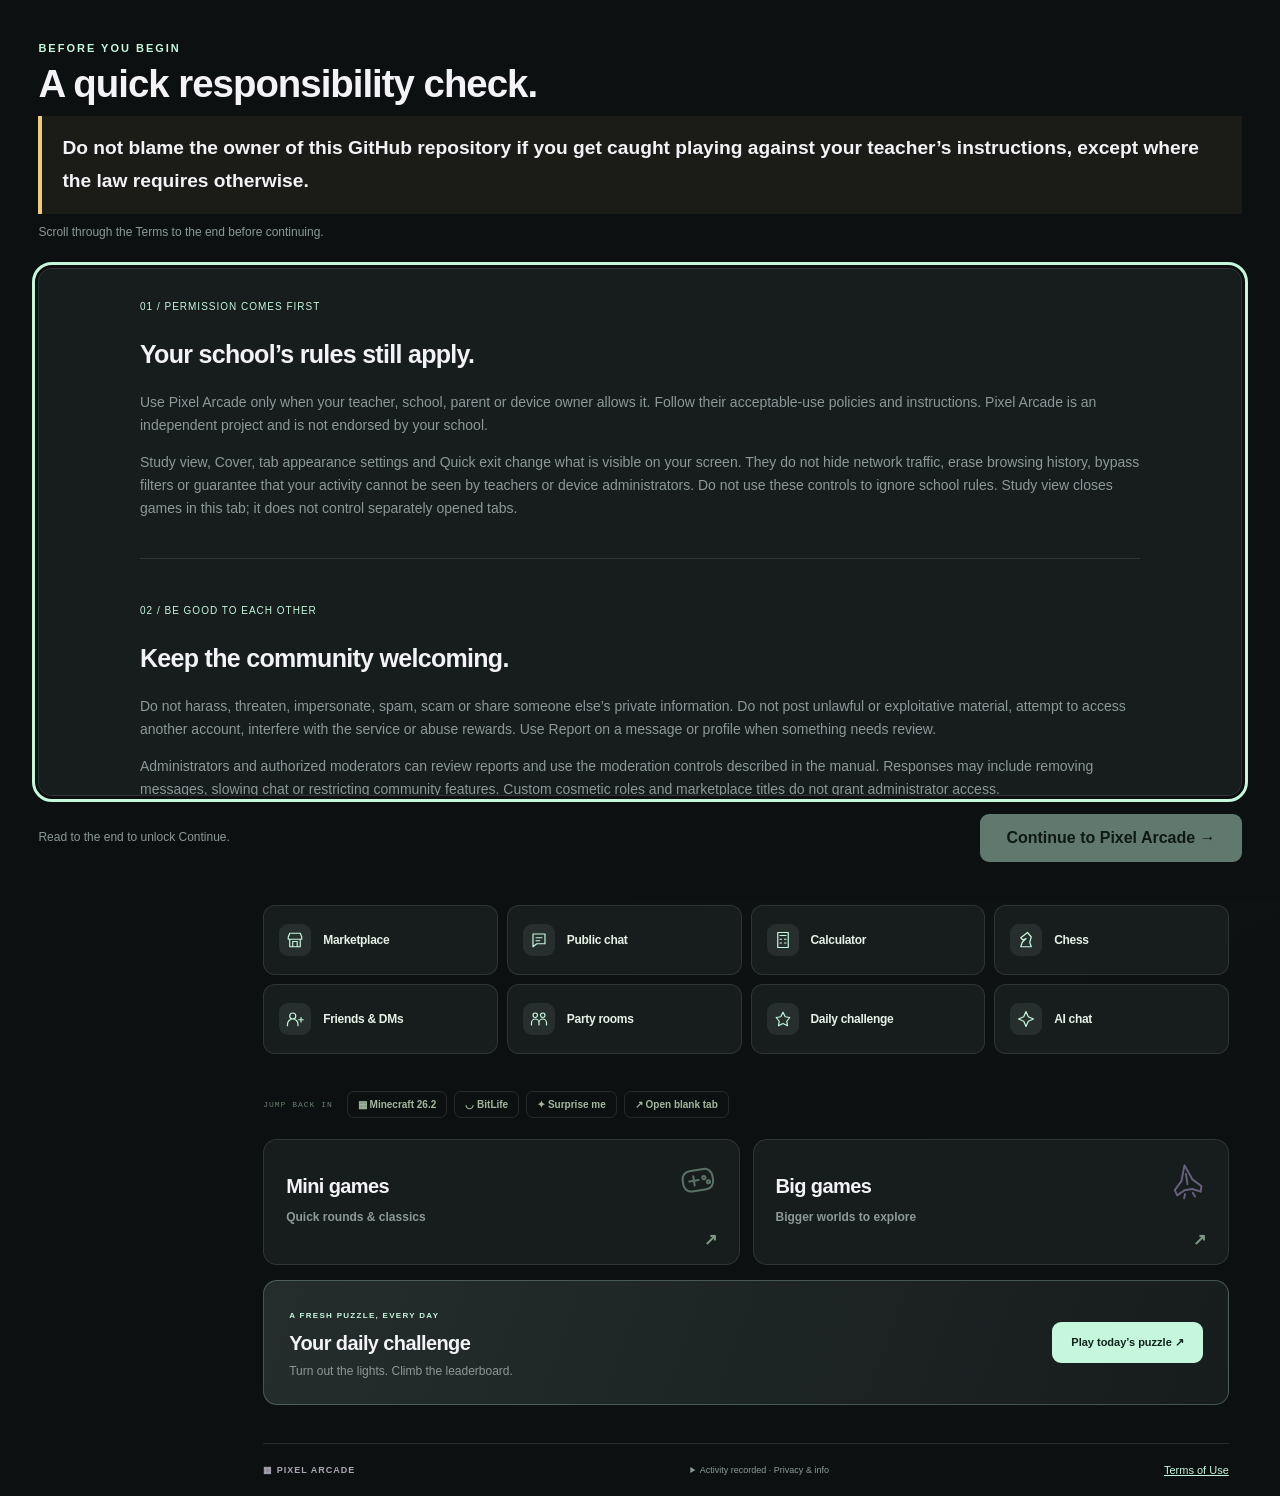
==== commit 47b39d33: "Compact header and highlight public chat on home" ====
--- a/index.html
+++ b/index.html
@@ -1,4 +1,4 @@
-<!doctype html><html lang="en"><head><script>try{const t=localStorage.getItem('px-theme')||'dark';document.documentElement.dataset.theme=t==='system'?(matchMedia('(prefers-color-scheme: dark)').matches?'dark':'light'):t==='light'?'light':'dark'}catch{document.documentElement.dataset.theme='dark'}</script><script>window.pixelRequestedSection=location.hash.slice(1)</script><meta charset="utf-8"><meta name="viewport" content="width=device-width,initial-scale=1"><link id="site-icon" rel="icon" href="./icons-arcade.svg"><meta name="theme-color" content="#101014"><title>Pixel Arcade — Pick up & play</title><link rel="stylesheet" href="style.css?v=12"><link rel="stylesheet" href="appearance.css?v=2"><link rel="stylesheet" href="ai-chat.css?v=1"><link rel="stylesheet" href="calculator-advanced.css?v=1"><link rel="stylesheet" href="community.css?v=1"><link rel="stylesheet" href="colour-themes.css?v=1"><link rel="stylesheet" href="admin-panel.css?v=1"><link rel="stylesheet" href="social-hub.css?v=1"><link rel="stylesheet" href="account-security.css?v=1"><link rel="stylesheet" href="compact-ui.css?v=2"><link rel="stylesheet" href="onboarding.css?v=2"><link rel="stylesheet" href="welcome-intro.css?v=1"><link rel="stylesheet" href="icon-motion.css?v=1"><link rel="stylesheet" href="profile-ui.css?v=1"><link rel="stylesheet" href="marketplace.css?v=3"><link rel="stylesheet" href="browser-reliability.css?v=1"><link rel="stylesheet" href="school-tools.css?v=1"><link rel="stylesheet" href="study-workspace.css?v=1"><script>try{window.pixelTermsPending=localStorage.getItem("px-terms-read-2026-10-28-v2")!=="1"&&sessionStorage.getItem("px-terms-read-2026-10-28-v2")!=="1"}catch{window.pixelTermsPending=true}</script></head><body><aside id="side-nav"><a class="side-brand" href="#home"><span>▧</span><div>PIXEL<small>YOUR DOWNTIME, UPGRADED</small></div></a><div class="nav-label">EXPLORE</div><button class="side-link active" data-section="home"><span data-icon="home"></span>Home</button><button class="side-link" data-section="mini"><span data-icon="arcade"></span>Mini games<small id="mini-count">18</small></button><button class="side-link" data-section="big"><span data-icon="invaders"></span>Big games<small id="big-count">32</small></button><button class="side-link" data-section="apps"><span data-icon="globe"></span>Apps & browser</button><div class="nav-label">WATCH & LISTEN</div><button class="side-link" data-section="tv"><span data-icon="tv"></span>FrameX TV · Dev</button><button class="side-link" data-section="music"><span data-icon="music"></span>Spooftify</button><div class="nav-label">YOUR SPACE</div><button class="side-link" data-section="custom"><span data-icon="plus"></span>My games<small id="custom-count">0</small></button><button class="side-link" data-section="chat"><span data-icon="chat"></span>Arcade helper</button><div class="side-bottom"><button id="side-stats"><span data-icon="stats"></span>My stats</button><button id="side-settings"><span data-icon="settings"></span>Settings & cloaks</button><button id="side-tutorial"><span data-icon="help"></span>Tutorial</button><div class="side-status"><i></i> ALL SYSTEMS PLAY</div></div></aside><header><a class="brand" href="#">▦ <span>PIXEL<span class="muted">ARCADE</span></span></a><span class="headernote">SMALL GAMES. BIG ENERGY.</span><nav class="header-actions"><button id="tutorialview" aria-label="Tutorial">? <span>Tutorial</span></button><button id="settingsview" aria-label="Settings">⚙ <span>Settings</span></button><button id="statsview">◷ My stats</button><button id="accountview">☻ Account</button><button id="favview">♡ Favourites</button></nav></header><main><section id="apps-page" hidden><div class="eyebrow">ONE DOCK. ALL YOUR DESTINATIONS.</div><div class="apps-heading"><div><h1>Your everyday apps.</h1><p>Watch, play, listen, make something. Pick a destination below.</p></div><button id="apps-open-browser" class="primary">Open web browser ↗</button></div><p class="apps-service-note">Web apps use your selected Direct or Scramjet connection. Availability varies by site, embedding rules and network. NVIDIA and other services may need their own accounts.</p><div id="apps-grid"></div></section>
+<!doctype html><html lang="en"><head><script>try{const t=localStorage.getItem('px-theme')||'dark';document.documentElement.dataset.theme=t==='system'?(matchMedia('(prefers-color-scheme: dark)').matches?'dark':'light'):t==='light'?'light':'dark'}catch{document.documentElement.dataset.theme='dark'}</script><script>window.pixelRequestedSection=location.hash.slice(1)</script><meta charset="utf-8"><meta name="viewport" content="width=device-width,initial-scale=1"><link id="site-icon" rel="icon" href="./icons-arcade.svg"><meta name="theme-color" content="#101014"><title>Pixel Arcade — Pick up & play</title><link rel="stylesheet" href="style.css?v=12"><link rel="stylesheet" href="appearance.css?v=2"><link rel="stylesheet" href="ai-chat.css?v=1"><link rel="stylesheet" href="calculator-advanced.css?v=1"><link rel="stylesheet" href="community.css?v=1"><link rel="stylesheet" href="colour-themes.css?v=1"><link rel="stylesheet" href="admin-panel.css?v=1"><link rel="stylesheet" href="social-hub.css?v=1"><link rel="stylesheet" href="account-security.css?v=1"><link rel="stylesheet" href="compact-ui.css?v=2"><link rel="stylesheet" href="onboarding.css?v=2"><link rel="stylesheet" href="welcome-intro.css?v=1"><link rel="stylesheet" href="icon-motion.css?v=1"><link rel="stylesheet" href="profile-ui.css?v=1"><link rel="stylesheet" href="marketplace.css?v=3"><link rel="stylesheet" href="browser-reliability.css?v=1"><link rel="stylesheet" href="school-tools.css?v=1"><link rel="stylesheet" href="study-workspace.css?v=3"><script>try{window.pixelTermsPending=localStorage.getItem("px-terms-read-2026-10-28-v2")!=="1"&&sessionStorage.getItem("px-terms-read-2026-10-28-v2")!=="1"}catch{window.pixelTermsPending=true}</script></head><body><aside id="side-nav"><a class="side-brand" href="#home"><span>▧</span><div>PIXEL<small>YOUR DOWNTIME, UPGRADED</small></div></a><div class="nav-label">EXPLORE</div><button class="side-link active" data-section="home"><span data-icon="home"></span>Home</button><button class="side-link" data-section="mini"><span data-icon="arcade"></span>Mini games<small id="mini-count">18</small></button><button class="side-link" data-section="big"><span data-icon="invaders"></span>Big games<small id="big-count">32</small></button><button class="side-link" data-section="apps"><span data-icon="globe"></span>Apps & browser</button><div class="nav-label">WATCH & LISTEN</div><button class="side-link" data-section="tv"><span data-icon="tv"></span>FrameX TV · Dev</button><button class="side-link" data-section="music"><span data-icon="music"></span>Spooftify</button><div class="nav-label">YOUR SPACE</div><button class="side-link" data-section="custom"><span data-icon="plus"></span>My games<small id="custom-count">0</small></button><button class="side-link" data-section="chat"><span data-icon="chat"></span>Arcade helper</button><div class="side-bottom"><button id="side-stats"><span data-icon="stats"></span>My stats</button><button id="side-settings"><span data-icon="settings"></span>Settings & cloaks</button><button id="side-tutorial"><span data-icon="help"></span>Tutorial</button><div class="side-status"><i></i> ALL SYSTEMS PLAY</div></div></aside><header><a class="brand" href="#">▦ <span>PIXEL<span class="muted">ARCADE</span></span></a><span class="headernote">SMALL GAMES. BIG ENERGY.</span><nav class="header-actions"><button id="tutorialview" aria-label="Tutorial">? <span>Tutorial</span></button><button id="settingsview" aria-label="Settings">⚙ <span>Settings</span></button><button id="statsview">◷ My stats</button><button id="accountview">☻ Account</button><button id="favview">♡ Favourites</button></nav></header><main><section id="apps-page" hidden><div class="eyebrow">ONE DOCK. ALL YOUR DESTINATIONS.</div><div class="apps-heading"><div><h1>Your everyday apps.</h1><p>Watch, play, listen, make something. Pick a destination below.</p></div><button id="apps-open-browser" class="primary">Open web browser ↗</button></div><p class="apps-service-note">Web apps use your selected Direct or Scramjet connection. Availability varies by site, embedding rules and network. NVIDIA and other services may need their own accounts.</p><div id="apps-grid"></div></section>
 <section id="browser-page" hidden><div class="browser-heading"><div><span class="eyebrow">EXPLORE AT YOUR OWN PACE</span><h1>Pixel Browser<span class="browser-provider">Scramjet</span></h1></div><button id="browser-fullscreen" title="Expand browser" aria-label="Expand browser">⛶</button></div><div id="browser-workspace"><div class="browser-tabstrip"><div id="browser-tabs" role="tablist" aria-label="Browser tabs"></div><button id="browser-new-tab" aria-label="New browser tab" title="New tab">+</button></div><div class="browser-chrome"><span class="browser-mode-label">Browser</span><div class="browser-navigation"><button type="button" id="browser-back" aria-label="Previous entered address" title="Previous entered address" disabled>←</button><button type="button" id="browser-forward" aria-label="Next entered address" title="Next entered address" disabled>→</button><button type="button" id="browser-reload" aria-label="Reload page" title="Reload">↻</button><button type="button" id="browser-home" aria-label="Browser start page" title="Start page">⌂</button></div><form id="browser-form"><span class="address-mark" aria-hidden="true">◎</span><input id="browser-address" aria-label="Website address or search" placeholder="Search or enter a website…" autocomplete="off" spellcheck="false" required><button type="button" id="browser-bookmark" aria-label="Bookmark this website" title="Bookmark" disabled>☆</button><button type="submit" class="address-go" aria-label="Go to address">↵</button></form><details id="browser-menu"><summary aria-label="Browser options" title="Browser options">•••</summary><div class="browser-menu-content"><button id="browser-stop">Stop loading</button><button id="browser-open-blank">Open in blank tab ↗</button><div id="browser-links" hidden><span id="browser-external" hidden></span><span id="browser-direct" hidden></span></div><p>Back and forward follow addresses entered here. Navigation inside external pages is managed by the loaded website or provider.</p></div></details></div><div class="browser-bookmark-bar"><span>BOOKMARKS</span><div id="browser-bookmarks"></div><span id="browser-bookmark-hint">Save a favourite with ☆</span></div><div class="browser-connection-bar"><label for="browser-connection">Connection <select id="browser-connection"><option value="scramjet">Scramjet</option><option value="direct">Direct website</option></select></label><p id="browser-connection-note"></p><button id="browser-try-direct" type="button" hidden>Try Direct</button><button id="browser-retry" type="button" disabled>Retry</button></div><div id="browser-standby"><div class="browser-start-icon">◎</div><span class="eyebrow">YOUR NEXT DESTINATION</span><h2>A little curiosity<br>goes a long way.</h2><p>Search above or jump into a favourite.</p><div id="browser-start-apps"></div></div><div id="browser-viewport" hidden><iframe id="web-browser-frame" title="External Scramjet web browser" src="about:blank" allow="autoplay; fullscreen; encrypted-media; clipboard-write; gamepad" allowfullscreen sandbox="allow-scripts allow-same-origin allow-forms allow-popups allow-popups-to-escape-sandbox allow-downloads allow-pointer-lock allow-modals"></iframe></div><div class="browser-statusbar"><span class="browser-status-dot"></span><span id="browser-status" role="status">Ready when you are.</span><button id="browser-clear-bookmarks" title="Remove saved bookmarks">Clear bookmarks</button></div></div><p id="browser-feedback" role="status"></p></section><section id="notes-page" hidden><div class="eyebrow">A LITTLE SPACE FOR YOUR IDEAS</div><div class="apps-heading"><div><h1>Your scratchpad.</h1><p>Notes are saved on this browser.</p></div><button id="download-notes">Download .txt ↧</button></div><label class="sr-only" for="personal-notes">Your notes</label><textarea id="personal-notes" placeholder="Start writing something…" spellcheck="true"></textarea><p id="notes-status" role="status">Saved on this browser</p></section><section id="home-page"><div class="home-overline"><span><i></i> YOUR LITTLE CORNER OF THE INTERNET</span><time id="home-clock"></time></div><div class="home-intro"><div><p class="eyebrow">WELCOME TO PIXEL</p><h1>A good time.<br><em>One click away.</em></h1><p>Big adventures, small distractions, and your favourite sounds.<br>Where are we heading?</p></div><div class="home-emblem" aria-hidden="true">✦<span>PLAY / WATCH / LISTEN</span></div></div><section class="home-essentials" aria-label="Quick access"><div class="essentials-heading"><span class="eyebrow">RIGHT HERE, EVERY TIME</span><span>Play. Connect. Figure it out.</span></div><div id="home-tools"></div></section><form id="home-search-form"><span>⌕</span><input id="home-search" placeholder="Find your next favourite game…" aria-label="Search the arcade"><button class="primary">Find a game ↗</button></form><div class="quick-launch"><span>JUMP BACK IN</span><button data-quick="minecraft262">▦ Minecraft 26.2</button><button data-quick="bitlife">◡ BitLife</button><button id="home-random">✦ Surprise me</button><button id="home-blank">↗ Open blank tab</button></div><div class="destination-grid"><button class="destination-card mint" data-section="mini"><span class="destination-icon" data-icon="arcade"></span><span class="destination-meta">QUICK ROUNDS / CLASSIC HIGHS</span><h2>Mini games</h2><p>Little games. One more go.</p><span class="destination-arrow">↗</span></button><button class="destination-card lilac" data-section="big"><span class="destination-icon" data-icon="invaders"></span><span class="destination-meta">WORLDS WORTH GETTING LOST IN</span><h2>Big games</h2><p>Minecraft, GTA, BitLife & the original collection.</p><span class="destination-arrow">↗</span></button><button class="destination-card peach" data-section="tv"><span class="destination-icon" data-icon="tv"></span><span class="destination-meta">SOMETHING FOR THE WATCHLIST</span><h2>TV & movies</h2><p>Developer access · password required.</p><span class="destination-arrow">↗</span></button><button class="destination-card blue" data-section="music"><span class="destination-icon" data-icon="music"></span><span class="destination-meta">SET THE SOUNDTRACK</span><h2>Music</h2><p>Find your rhythm with Spooftify.</p><span class="destination-arrow">↗</span></button></div><div class="home-bottom"><div><span data-icon="plus"></span><p>Your arcade. Your picks.<small>Add a game link or upload an HTML game.</small></p></div><button id="home-add">Add a game +</button></div></section><section id="media-page" hidden><div class="eyebrow" id="media-label"></div><h1 id="media-heading"></h1><p id="media-description"></p><div id="media-art" aria-hidden="true"></div><div class="media-actions"><button id="media-play" class="primary">Open player ↗</button><button id="media-inline">Play inside this page</button><a hidden id="media-direct" target="_blank" rel="noopener noreferrer">Open source directly ↗</a></div><p id="media-note" class="stats-note"></p></section><section id="chat-page" hidden><div class="eyebrow">A LITTLE HELP GOES A LONG WAY</div><h2>Meet your arcade guide.</h2><p>Game recommendations, controls and help with your hub. A built-in guide with instant answers.</p><div class="chatbox"><div class="chat-top"><span data-icon="chat"></span><div><b>Pixel Guide</b><small>Catalogue & site help · built-in chatbot</small></div><button id="chat-clear">Clear chat</button></div><div id="chat-log" role="log" aria-live="polite"></div><div id="chat-suggestions"><button>Recommend a quick game</button><button>How do I add a game?</button><button>How does about:blank work?</button></div><form id="chat-form"><input id="chat-input" maxlength="500" aria-label="Message the arcade guide" placeholder="Ask about a game or the arcade…" required><button class="primary">Send ↗</button></form></div></section><section class="hero" id="library-hero" hidden><div class="herocopy"><div class="eyebrow">YOUR NEXT HIGH SCORE STARTS HERE</div><h1>Less loading.<br>More <em>playing.</em></h1><p>Your original favourites, plus games from across the web.<br>Pick a classic or find your next obsession.</p><button class="primary" id="blankhub">Open arcade in about:blank ↗</button><button class="hero-secondary" id="random">Surprise me</button><span class="heronote">49 games · External embeds · Saved playtime</span></div><div class="heroart" aria-hidden="true"><div class="orbit"></div><div class="pixel p1"></div><div class="pixel p2"></div><div class="pixel p3"></div><div class="pixel p4"></div><div class="bigicon">✦</div><span class="floatlabel">INSERT SOME FUN</span><span class="scorelabel">HIGH SCORE<br><b>00,2048</b></span></div></section><p id="globalfeedback" role="status"></p><section class="catalog" id="library-page" hidden><div class="sectiontop"><div><div class="eyebrow" id="library-label">THE COLLECTION</div><h2><span class="heading-label" id="library-title">Find your game</span><span id="count">49</span></h2></div><div class="library-tools"><button id="addgameview">+ Add game</button><input id="search" type="search" placeholder="⌕  Search games…" aria-label="Search games"></div></div><div class="filters" id="filters"></div><div id="grid"></div><p id="empty" hidden>No games found. Try another search.</p></section><footer><span class="brand">▦ PIXEL ARCADE</span><span>External games by their respective creators.</span><span class="activity-note">Visits and signed-in activity are recorded for site administration. Passwords remain private.</span><span>Network availability depends on your school’s settings.</span></footer></main><dialog id="player"><div class="playhead"><div><small id="category"></small><h2 id="gametitle"></h2></div><div><button id="blankgame">↗ New blank tab</button><button id="focusgame">⌨ Focus game</button><button id="fullscreen">⛶ Fullscreen</button><button id="restart">↻ Restart</button><button id="close" aria-label="Close game">✕</button></div></div><div class="gameinfo"><p id="instructions"></p><b id="score">Ready</b></div><div id="stage"></div><div id="pad" hidden><button data-key="ArrowLeft">←</button><button data-key="ArrowUp">↑</button><button data-key="ArrowDown">↓</button><button data-key="ArrowRight">→</button><button data-key=" ">Action</button></div><div class="player-links"><a hidden id="directlink" target="_blank" rel="noopener noreferrer">Open game directly ↗</a><button id="copyembed">Copy embed code</button><span id="sessiontime">0:00 played</span></div><p id="trackingnote" class="savehint"></p><p id="launchfeedback" role="status"></p></dialog><dialog id="account"><div class="playhead"><h2>Your player account</h2><button class="close-dialog" aria-label="Close account">✕</button></div><div id="accountcontent"></div></dialog><dialog id="stats"><div class="playhead"><div><small>YOUR ARCADE, BY THE NUMBERS</small><h2>Player stats</h2></div><button class="close-dialog" aria-label="Close stats">✕</button></div><div id="statscontent"></div></dialog><dialog id="addgame"><div class="playhead"><div><small>BUILD YOUR OWN COLLECTION</small><h2>Add a game</h2></div><button class="close-dialog" aria-label="Close add game">✕</button></div><form id="addgameform" class="add-game-form"><label for="newgamename">Game name</label><input id="newgamename" required maxlength="80" placeholder="What are we playing?"><div class="form-row"><div><label for="newgamesize">Collection</label><select id="newgamesize"><option value="mini">Mini games</option><option value="big">Big games</option></select></div><div><label for="newgametype">Add with</label><select id="newgametype"><option value="url">URL or iframe embed code</option><option value="html">HTML file or pasted HTML</option></select></div></div><div id="newgame-url-fields"><label for="newgameurl">Game URL or iframe embed code</label><textarea id="newgameurl" rows="3" placeholder="https://example.com/game/ or &lt;iframe src=…&gt;"></textarea></div><div id="newgame-html-fields" hidden><label for="newgamefile">Upload a .html file (up to 50 MB)</label><input id="newgamefile" type="file" accept=".html,.htm,text/html"><label for="newgamehtml">Or paste a complete HTML game</label><textarea id="newgamehtml" rows="6" placeholder="&lt;!doctype html&gt;…"></textarea></div><label for="newgamecover">Cover image URL (optional)</label><input id="newgamecover" type="url" placeholder="https://example.com/cover.jpg"><p class="stats-note">Your custom game collection is saved on this browser. Uploaded HTML runs in an isolated player. Some games need their original host to load assets or save progress.</p><button type="submit" class="primary">Add to my games +</button><p id="addgamefeedback" role="status" class="feedback"></p></form></dialog><dialog id="settings"><div class="playhead"><div><small>MAKE IT YOURS</small><h2>Launcher settings</h2></div><button class="close-dialog" aria-label="Close settings">✕</button></div>
 <form id="settingsform"><div class="setting-row"><label for="launchmode">Game launch mode<small>Choose where clicking a game takes you.</small></label><select id="launchmode"><option value="blank">New about:blank tab</option><option value="inline">Inside this page</option></select></div>
 <div class="setting-row"><label for="tabtitle">Tab title<small>Applies to the hub and blank tabs.</small></label><input id="tabtitle" maxlength="70" placeholder="Pixel Arcade"></div>
@@ -17,4 +17,4 @@
 <article><b>03</b><div><h3>Style your tab</h3><p>Settings lets you choose a tab title, icon, blank-on-unfocus mode and reflection dimming. Enable Escape quick-switch and choose its destination. The Controls menu in a game tab includes a Quick switch button.</p></div></article>
 <article><b>04</b><div><h3>Keep your playtime</h3><p>Open Account and create an arcade username and password. My stats shows total time, sessions and time per game. Time counts while the player is open and the tab is visible, including menus and loading.</p></div></article>
 <article><b>05</b><div><h3>Bring your friends</h3><p>Open Pixel Chat and sign in with your arcade account in the Account panel. You automatically join the public Pixel Community lobby. Everyone with an arcade account can chat there. You can also create a private server and share its invite code with friends. Server owners create channels, remove members and pin messages. Chat supports text, emoji reactions, editing and search; voice and video calls are not included.</p></div></article><article><b>06</b><div><h3>Think, calculate, play</h3><p>Calculator includes scientific maths, graphing, equations, statistics and unit conversion. In Chess Club, choose a bot and colour, click a piece to see legal moves, then click its destination. Hints, undo, promotion choices and PGN export are available. Bot Elo labels are approximate.</p></div></article></div><div class="tutorial-bottom"><p>Use Apps & browser for the app dock and external web browser. Vice City now uses GTA Browser’s built-in setup. Its first load downloads game data into browser storage. Add your own URL or HTML game from My Games. The Arcade helper can recommend games and explain these features. Games and saves belong to their external hosts. Some providers block embedding or go offline, in which case a game may be unavailable. about:blank doesn’t bypass network filters or conceal traffic.</p><button class="primary" id="tutorialdone">Let’s play ↗</button></div></dialog>
-<script src="icons.js?v=8"></script><script src="privacy.js?v=14"></script><script src="appearance.js?v=2"></script><script src="catalog.js?v=11"></script><script src="colour-themes.js?v=1"></script><script src="api-client.js?v=3"></script><script src="hub.js?v=21"></script><script src="account-security.js?v=1"></script><script src="extras.js?v=10"></script><script src="browser-state.js?v=9"></script><script src="apps.js?v=10"></script><script src="community.js?v=market-4"></script><script src="calculator.js?v=10"></script><script src="calculator-advanced.js?v=1"></script><script src="activity.js?v=1"></script><script src="pages-bridge.js?v=2"></script><script type="module" src="tools.js?v=study-16"></script></body></html>
+<script src="icons.js?v=8"></script><script src="privacy.js?v=14"></script><script src="appearance.js?v=2"></script><script src="catalog.js?v=11"></script><script src="colour-themes.js?v=1"></script><script src="api-client.js?v=connection-3"></script><script src="hub.js?v=22"></script><script src="account-security.js?v=1"></script><script src="extras.js?v=10"></script><script src="browser-state.js?v=9"></script><script src="apps.js?v=10"></script><script src="community.js?v=market-4"></script><script src="calculator.js?v=10"></script><script src="calculator-advanced.js?v=1"></script><script src="activity.js?v=1"></script><script src="pages-bridge.js?v=2"></script><script type="module" src="tools.js?v=study-17"></script></body></html>
--- a/study-workspace.css
+++ b/study-workspace.css
@@ -9,3 +9,9 @@
 .workspace-note{padding:20px;border:1px solid #8ba9ed60;border-radius:14px;background:#8ba9ed0e}.workspace-note strong{font-size:14px}.workspace-note p{font-size:12px;color:var(--muted);line-height:1.8;margin-bottom:0}.workspace-search{display:flex;align-items:center;gap:14px;margin:25px 0;font-size:12px}.workspace-search input{min-width:200px}.workspace-grid{display:grid;grid-template-columns:repeat(4,minmax(0,1fr));gap:14px}.workspace-app{display:flex;flex-direction:column;gap:12px;padding:22px;background:var(--panel);border:1px solid var(--compact-line);border-radius:14px;color:var(--ink);text-decoration:none;min-width:0}.workspace-app:hover{border-color:var(--lime)}.workspace-app-icon{display:grid;place-items:center;width:42px;height:42px;border-radius:11px;background:var(--app-tone);color:#fff;font-size:23px;font-weight:bold}.workspace-app strong{font-size:16px}.workspace-app small{font-size:11px;color:var(--muted)}.workspace-open{font-size:10px;color:var(--lime);margin-top:auto}.workspace-saved{margin-top:35px;padding-top:25px;border-top:1px solid var(--compact-line)}.workspace-saved h2{font-size:24px}.workspace-saved p{color:var(--muted);font-size:12px;line-height:1.8}.workspace-saved form{display:flex;align-items:flex-end;gap:12px;flex-wrap:wrap}.workspace-saved form label:nth-child(2){flex:1;min-width:250px}.workspace-saved form button{min-height:40px}.workspace-link-row{display:flex;justify-content:space-between;align-items:center;gap:20px;border:1px solid var(--compact-line);border-radius:10px;padding:15px;margin:12px 0}.workspace-link-row a{color:var(--lime);font-size:13px;overflow-wrap:anywhere}.workspace-link-row button{font-size:10px;flex-shrink:0}
 @media(max-width:1150px){.slides-layout{grid-template-columns:115px minmax(0,1fr)}.slide-inspector{grid-column:1/-1;display:block}.slide-inspector>label{display:inline-flex;margin-right:20px;max-width:220px}.slide-geometry{grid-template-columns:repeat(4,minmax(0,1fr))}.workspace-grid{grid-template-columns:repeat(3,minmax(0,1fr))}.referral-header-button{font-size:10px!important;min-height:38px}.study-tool-grid{grid-template-columns:repeat(2,minmax(0,1fr))}}
 @media(max-width:760px){.compact-header{padding:10px 14px!important;align-items:center}.header-actions{margin-left:auto;gap:5px!important}#accountview,#theme-toggle,#study-view-button{padding:8px 10px!important;font-size:10px!important;min-height:38px}#screen-cover-button,#quick-exit-button,.referral-header-button{display:none!important}.compact-breadcrumb .compact-wordmark,.compact-breadcrumb>span:nth-child(2){display:none!important}.first-steps{padding:26px 20px}.first-steps[open]{gap:20px}.first-steps-heading{flex-direction:column}.first-steps h1{font-size:37px;letter-spacing:-1.4px}.first-steps p{font-size:13px}.first-steps-grid{grid-template-columns:1fr;min-height:0;flex:none}.first-steps-grid>button{min-height:175px;padding:22px;gap:12px}.first-steps-grid strong{font-size:25px}.first-steps-grid small{font-size:13px}.first-steps-number{display:block}.first-steps-help{gap:20px}.first-steps-help button{width:100%}.mode-shortcut-notice{padding:18px}.mode-shortcut-notice>span{font-size:15px}.mode-shortcut-notice>strong{font-size:19px}.mode-home-notice,.referral-promo{padding:22px;gap:18px;align-items:flex-start;flex-direction:column}.mode-home-notice button,.referral-promo button{width:100%}.referral-promo-symbol{display:none}.terms-gate{padding:16px;gap:10px!important}.terms-gate-header h1{font-size:25px}.terms-gate-header .terms-owner-note{padding:10px 14px;font-size:13px;line-height:1.65}.terms-gate-header>p:last-child{margin-bottom:0}.terms-reading-pane{padding:16px}.terms-reading-pane p{font-size:13px}.terms-reading-pane h2{font-size:21px}.terms-gate-footer{flex-direction:column;gap:8px;align-items:stretch}.terms-gate-footer p{margin:0}.terms-gate-footer button{width:100%}.study-tool-grid{grid-template-columns:1fr}.study-tool-grid button{min-height:145px}.study-toolbar{gap:6px!important;padding:12px!important}.study-toolbar button{font-size:10px;padding:8px}.study-shortcut-inline{flex-basis:100%;margin-bottom:8px}.study-mode-big-note{padding:20px}.study-mode-big-note>strong{font-size:20px}.study-mode-big-note>span{font-size:16px}.study-app-heading h1{font-size:32px}.study-project-bar{gap:7px;padding:10px}.study-project-bar>label:first-child{width:100%}.study-project-bar select{width:100%;max-width:none}.study-project-bar button,.study-file-button{font-size:10px}.code-layout{grid-template-columns:1fr}#code-editor{min-height:350px}#study-code-preview{height:350px}.slides-layout{grid-template-columns:1fr}.slides-filmstrip #slides-list{display:flex;gap:10px;max-height:none;overflow:auto}.slide-thumb{min-width:105px;max-width:105px}.slides-order{flex-direction:row;flex-wrap:wrap}.slides-filmstrip{order:0}.slides-workarea{order:1}.slide-inspector{order:2}.slide-geometry{grid-template-columns:repeat(2,minmax(0,1fr))}.workspace-grid{grid-template-columns:repeat(2,minmax(0,1fr));gap:10px}.workspace-app{padding:15px}.workspace-app strong{font-size:14px}.workspace-app small{font-size:10px}.workspace-search{flex-direction:column;align-items:stretch}.workspace-link-row{align-items:flex-start}.slides-presenter{padding:8px}.presenter-controls{gap:8px}.presenter-controls button{font-size:10px;padding:9px}.workspace-saved form label,.workspace-saved form label:nth-child(2){width:100%;min-width:0}}
+/* Keep every header control on the same baseline and neutral palette. */
+.header-actions{align-items:center!important}.header-actions>button,.header-actions>details>summary{box-sizing:border-box;height:44px!important;min-height:44px!important;display:inline-flex;align-items:center;justify-content:center;gap:6px;margin:0!important;line-height:1!important;vertical-align:middle;border-radius:10px!important}.header-actions>details{align-self:center}.header-actions #study-view-button,.header-actions .referral-header-button{background:var(--panel)!important;color:var(--ink)!important;border:1px solid var(--compact-line)!important;box-shadow:none!important}.header-actions>details>summary{padding:0 12px!important}
+@media(max-width:760px){.header-actions>button,.header-actions>details>summary{height:38px!important;min-height:38px!important}}
+
+/* Compact toolbar, with a stable hit area and matching neutral controls. */
+.header-actions{gap:6px!important}.header-actions>button,.header-actions>details>summary{height:34px!important;min-height:34px!important;padding:0 10px!important;font-size:11px!important;border-width:1px!important;border-radius:8px!important;box-shadow:none!important}.header-actions #accountview,.header-actions #theme-toggle{background:var(--panel)!important;color:var(--ink)!important;border:1px solid var(--compact-line)!important}.home-chat-promo{display:flex;align-items:center;justify-content:space-between;gap:24px;margin:24px 0;padding:26px;border:1px solid var(--lime);border-radius:16px;background:var(--panel)}.home-chat-promo h2{margin:8px 0;font-size:28px}.home-chat-promo p{color:var(--muted);font-size:13px}.study-view .home-chat-promo{display:none!important}@media(max-width:760px){.home-chat-promo{align-items:stretch;flex-direction:column}}
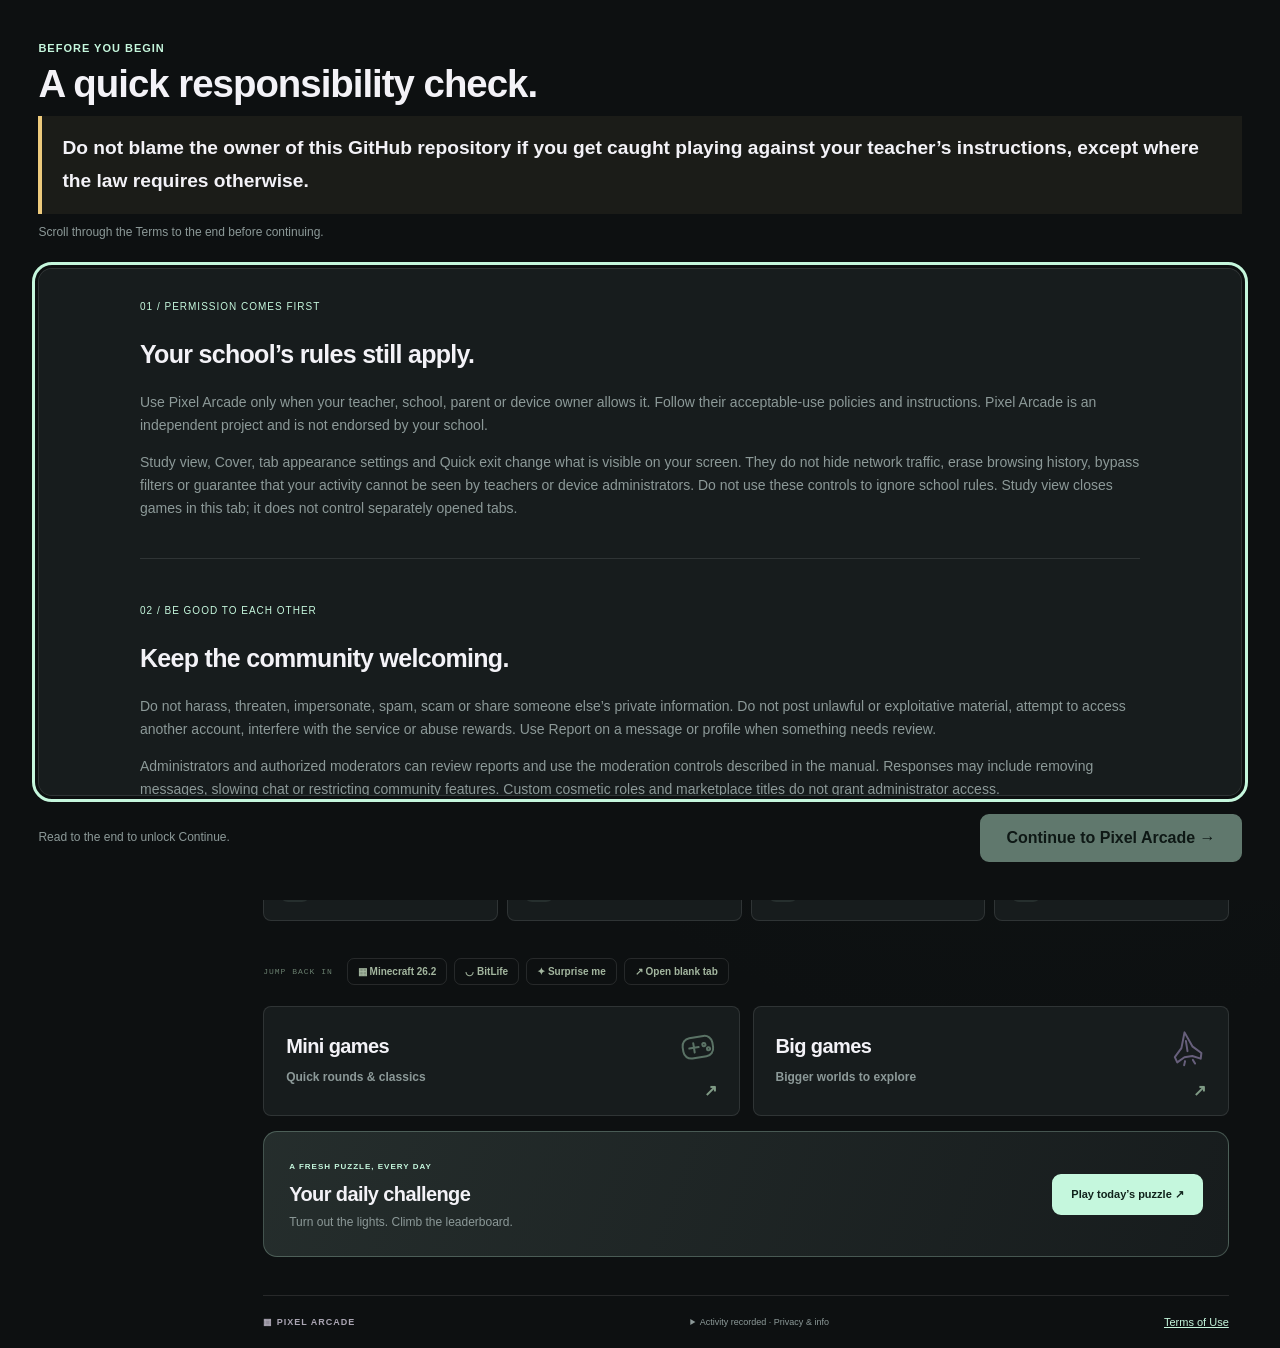
==== commit 3959dd5c: "Fix provider game launches and simplify the arcade homepage Open Solus ports at their original provi" ====
--- a/index.html
+++ b/index.html
@@ -1,4 +1,4 @@
-<!doctype html><html lang="en"><head><script>try{const t=localStorage.getItem('px-theme')||'dark';document.documentElement.dataset.theme=t==='system'?(matchMedia('(prefers-color-scheme: dark)').matches?'dark':'light'):t==='light'?'light':'dark'}catch{document.documentElement.dataset.theme='dark'}</script><script>window.pixelRequestedSection=location.hash.slice(1)</script><meta charset="utf-8"><meta name="viewport" content="width=device-width,initial-scale=1"><link id="site-icon" rel="icon" href="./icons-arcade.svg"><meta name="theme-color" content="#101014"><title>Pixel Arcade — Pick up & play</title><link rel="stylesheet" href="style.css?v=12"><link rel="stylesheet" href="appearance.css?v=2"><link rel="stylesheet" href="ai-chat.css?v=1"><link rel="stylesheet" href="calculator-advanced.css?v=1"><link rel="stylesheet" href="community.css?v=1"><link rel="stylesheet" href="colour-themes.css?v=1"><link rel="stylesheet" href="admin-panel.css?v=1"><link rel="stylesheet" href="social-hub.css?v=1"><link rel="stylesheet" href="account-security.css?v=1"><link rel="stylesheet" href="compact-ui.css?v=2"><link rel="stylesheet" href="onboarding.css?v=2"><link rel="stylesheet" href="welcome-intro.css?v=1"><link rel="stylesheet" href="icon-motion.css?v=1"><link rel="stylesheet" href="profile-ui.css?v=1"><link rel="stylesheet" href="marketplace.css?v=3"><link rel="stylesheet" href="browser-reliability.css?v=1"><link rel="stylesheet" href="school-tools.css?v=1"><link rel="stylesheet" href="study-workspace.css?v=3"><script>try{window.pixelTermsPending=localStorage.getItem("px-terms-read-2026-10-28-v2")!=="1"&&sessionStorage.getItem("px-terms-read-2026-10-28-v2")!=="1"}catch{window.pixelTermsPending=true}</script></head><body><aside id="side-nav"><a class="side-brand" href="#home"><span>▧</span><div>PIXEL<small>YOUR DOWNTIME, UPGRADED</small></div></a><div class="nav-label">EXPLORE</div><button class="side-link active" data-section="home"><span data-icon="home"></span>Home</button><button class="side-link" data-section="mini"><span data-icon="arcade"></span>Mini games<small id="mini-count">18</small></button><button class="side-link" data-section="big"><span data-icon="invaders"></span>Big games<small id="big-count">32</small></button><button class="side-link" data-section="apps"><span data-icon="globe"></span>Apps & browser</button><div class="nav-label">WATCH & LISTEN</div><button class="side-link" data-section="tv"><span data-icon="tv"></span>FrameX TV · Dev</button><button class="side-link" data-section="music"><span data-icon="music"></span>Spooftify</button><div class="nav-label">YOUR SPACE</div><button class="side-link" data-section="custom"><span data-icon="plus"></span>My games<small id="custom-count">0</small></button><button class="side-link" data-section="chat"><span data-icon="chat"></span>Arcade helper</button><div class="side-bottom"><button id="side-stats"><span data-icon="stats"></span>My stats</button><button id="side-settings"><span data-icon="settings"></span>Settings & cloaks</button><button id="side-tutorial"><span data-icon="help"></span>Tutorial</button><div class="side-status"><i></i> ALL SYSTEMS PLAY</div></div></aside><header><a class="brand" href="#">▦ <span>PIXEL<span class="muted">ARCADE</span></span></a><span class="headernote">SMALL GAMES. BIG ENERGY.</span><nav class="header-actions"><button id="tutorialview" aria-label="Tutorial">? <span>Tutorial</span></button><button id="settingsview" aria-label="Settings">⚙ <span>Settings</span></button><button id="statsview">◷ My stats</button><button id="accountview">☻ Account</button><button id="favview">♡ Favourites</button></nav></header><main><section id="apps-page" hidden><div class="eyebrow">ONE DOCK. ALL YOUR DESTINATIONS.</div><div class="apps-heading"><div><h1>Your everyday apps.</h1><p>Watch, play, listen, make something. Pick a destination below.</p></div><button id="apps-open-browser" class="primary">Open web browser ↗</button></div><p class="apps-service-note">Web apps use your selected Direct or Scramjet connection. Availability varies by site, embedding rules and network. NVIDIA and other services may need their own accounts.</p><div id="apps-grid"></div></section>
+<!doctype html><html lang="en"><head><script>try{const t=localStorage.getItem('px-theme')||'dark';document.documentElement.dataset.theme=t==='system'?(matchMedia('(prefers-color-scheme: dark)').matches?'dark':'light'):t==='light'?'light':'dark'}catch{document.documentElement.dataset.theme='dark'}</script><script>window.pixelRequestedSection=location.hash.slice(1)</script><meta charset="utf-8"><meta name="viewport" content="width=device-width,initial-scale=1"><link id="site-icon" rel="icon" href="./icons-arcade.svg"><meta name="theme-color" content="#101014"><title>Pixel Arcade — Pick up & play</title><link rel="stylesheet" href="style.css?v=12"><link rel="stylesheet" href="appearance.css?v=2"><link rel="stylesheet" href="ai-chat.css?v=1"><link rel="stylesheet" href="calculator-advanced.css?v=1"><link rel="stylesheet" href="community.css?v=1"><link rel="stylesheet" href="colour-themes.css?v=1"><link rel="stylesheet" href="admin-panel.css?v=1"><link rel="stylesheet" href="social-hub.css?v=1"><link rel="stylesheet" href="account-security.css?v=1"><link rel="stylesheet" href="compact-ui.css?v=2"><link rel="stylesheet" href="onboarding.css?v=2"><link rel="stylesheet" href="welcome-intro.css?v=1"><link rel="stylesheet" href="icon-motion.css?v=1"><link rel="stylesheet" href="profile-ui.css?v=1"><link rel="stylesheet" href="marketplace.css?v=3"><link rel="stylesheet" href="browser-reliability.css?v=1"><link rel="stylesheet" href="school-tools.css?v=1"><link rel="stylesheet" href="study-workspace.css?v=3"><script>try{window.pixelTermsPending=localStorage.getItem("px-terms-read-2026-10-28-v2")!=="1"&&sessionStorage.getItem("px-terms-read-2026-10-28-v2")!=="1"}catch{window.pixelTermsPending=true}</script><link rel="stylesheet" href="refinement.css?v=1"></head><body><aside id="side-nav"><a class="side-brand" href="#home"><span>▧</span><div>PIXEL<small>YOUR DOWNTIME, UPGRADED</small></div></a><div class="nav-label">EXPLORE</div><button class="side-link active" data-section="home"><span data-icon="home"></span>Home</button><button class="side-link" data-section="mini"><span data-icon="arcade"></span>Mini games<small id="mini-count">18</small></button><button class="side-link" data-section="big"><span data-icon="invaders"></span>Big games<small id="big-count">32</small></button><button class="side-link" data-section="apps"><span data-icon="globe"></span>Apps & browser</button><div class="nav-label">WATCH & LISTEN</div><button class="side-link" data-section="tv"><span data-icon="tv"></span>FrameX TV · Dev</button><button class="side-link" data-section="music"><span data-icon="music"></span>Spooftify</button><div class="nav-label">YOUR SPACE</div><button class="side-link" data-section="custom"><span data-icon="plus"></span>My games<small id="custom-count">0</small></button><button class="side-link" data-section="chat"><span data-icon="chat"></span>Arcade helper</button><div class="side-bottom"><button id="side-stats"><span data-icon="stats"></span>My stats</button><button id="side-settings"><span data-icon="settings"></span>Settings & cloaks</button><button id="side-tutorial"><span data-icon="help"></span>Tutorial</button><div class="side-status"><i></i> ALL SYSTEMS PLAY</div></div></aside><header><a class="brand" href="#">▦ <span>PIXEL<span class="muted">ARCADE</span></span></a><span class="headernote">SMALL GAMES. BIG ENERGY.</span><nav class="header-actions"><button id="tutorialview" aria-label="Tutorial">? <span>Tutorial</span></button><button id="settingsview" aria-label="Settings">⚙ <span>Settings</span></button><button id="statsview">◷ My stats</button><button id="accountview">☻ Account</button><button id="favview">♡ Favourites</button></nav></header><main><section id="apps-page" hidden><div class="eyebrow">ONE DOCK. ALL YOUR DESTINATIONS.</div><div class="apps-heading"><div><h1>Your everyday apps.</h1><p>Watch, play, listen, make something. Pick a destination below.</p></div><button id="apps-open-browser" class="primary">Open web browser ↗</button></div><p class="apps-service-note">Web apps use your selected Direct or Scramjet connection. Availability varies by site, embedding rules and network. NVIDIA and other services may need their own accounts.</p><div id="apps-grid"></div></section>
 <section id="browser-page" hidden><div class="browser-heading"><div><span class="eyebrow">EXPLORE AT YOUR OWN PACE</span><h1>Pixel Browser<span class="browser-provider">Scramjet</span></h1></div><button id="browser-fullscreen" title="Expand browser" aria-label="Expand browser">⛶</button></div><div id="browser-workspace"><div class="browser-tabstrip"><div id="browser-tabs" role="tablist" aria-label="Browser tabs"></div><button id="browser-new-tab" aria-label="New browser tab" title="New tab">+</button></div><div class="browser-chrome"><span class="browser-mode-label">Browser</span><div class="browser-navigation"><button type="button" id="browser-back" aria-label="Previous entered address" title="Previous entered address" disabled>←</button><button type="button" id="browser-forward" aria-label="Next entered address" title="Next entered address" disabled>→</button><button type="button" id="browser-reload" aria-label="Reload page" title="Reload">↻</button><button type="button" id="browser-home" aria-label="Browser start page" title="Start page">⌂</button></div><form id="browser-form"><span class="address-mark" aria-hidden="true">◎</span><input id="browser-address" aria-label="Website address or search" placeholder="Search or enter a website…" autocomplete="off" spellcheck="false" required><button type="button" id="browser-bookmark" aria-label="Bookmark this website" title="Bookmark" disabled>☆</button><button type="submit" class="address-go" aria-label="Go to address">↵</button></form><details id="browser-menu"><summary aria-label="Browser options" title="Browser options">•••</summary><div class="browser-menu-content"><button id="browser-stop">Stop loading</button><button id="browser-open-blank">Open in blank tab ↗</button><div id="browser-links" hidden><span id="browser-external" hidden></span><span id="browser-direct" hidden></span></div><p>Back and forward follow addresses entered here. Navigation inside external pages is managed by the loaded website or provider.</p></div></details></div><div class="browser-bookmark-bar"><span>BOOKMARKS</span><div id="browser-bookmarks"></div><span id="browser-bookmark-hint">Save a favourite with ☆</span></div><div class="browser-connection-bar"><label for="browser-connection">Connection <select id="browser-connection"><option value="scramjet">Scramjet</option><option value="direct">Direct website</option></select></label><p id="browser-connection-note"></p><button id="browser-try-direct" type="button" hidden>Try Direct</button><button id="browser-retry" type="button" disabled>Retry</button></div><div id="browser-standby"><div class="browser-start-icon">◎</div><span class="eyebrow">YOUR NEXT DESTINATION</span><h2>A little curiosity<br>goes a long way.</h2><p>Search above or jump into a favourite.</p><div id="browser-start-apps"></div></div><div id="browser-viewport" hidden><iframe id="web-browser-frame" title="External Scramjet web browser" src="about:blank" allow="autoplay; fullscreen; encrypted-media; clipboard-write; gamepad" allowfullscreen sandbox="allow-scripts allow-same-origin allow-forms allow-popups allow-popups-to-escape-sandbox allow-downloads allow-pointer-lock allow-modals"></iframe></div><div class="browser-statusbar"><span class="browser-status-dot"></span><span id="browser-status" role="status">Ready when you are.</span><button id="browser-clear-bookmarks" title="Remove saved bookmarks">Clear bookmarks</button></div></div><p id="browser-feedback" role="status"></p></section><section id="notes-page" hidden><div class="eyebrow">A LITTLE SPACE FOR YOUR IDEAS</div><div class="apps-heading"><div><h1>Your scratchpad.</h1><p>Notes are saved on this browser.</p></div><button id="download-notes">Download .txt ↧</button></div><label class="sr-only" for="personal-notes">Your notes</label><textarea id="personal-notes" placeholder="Start writing something…" spellcheck="true"></textarea><p id="notes-status" role="status">Saved on this browser</p></section><section id="home-page"><div class="home-overline"><span><i></i> YOUR LITTLE CORNER OF THE INTERNET</span><time id="home-clock"></time></div><div class="home-intro"><div><p class="eyebrow">WELCOME TO PIXEL</p><h1>A good time.<br><em>One click away.</em></h1><p>Big adventures, small distractions, and your favourite sounds.<br>Where are we heading?</p></div><div class="home-emblem" aria-hidden="true">✦<span>PLAY / WATCH / LISTEN</span></div></div><section class="home-essentials" aria-label="Quick access"><div class="essentials-heading"><span class="eyebrow">RIGHT HERE, EVERY TIME</span><span>Play. Connect. Figure it out.</span></div><div id="home-tools"></div></section><form id="home-search-form"><span>⌕</span><input id="home-search" placeholder="Find your next favourite game…" aria-label="Search the arcade"><button class="primary">Find a game ↗</button></form><div class="quick-launch"><span>JUMP BACK IN</span><button data-quick="minecraft262">▦ Minecraft 26.2</button><button data-quick="bitlife">◡ BitLife</button><button id="home-random">✦ Surprise me</button><button id="home-blank">↗ Open blank tab</button></div><div class="destination-grid"><button class="destination-card mint" data-section="mini"><span class="destination-icon" data-icon="arcade"></span><span class="destination-meta">QUICK ROUNDS / CLASSIC HIGHS</span><h2>Mini games</h2><p>Little games. One more go.</p><span class="destination-arrow">↗</span></button><button class="destination-card lilac" data-section="big"><span class="destination-icon" data-icon="invaders"></span><span class="destination-meta">WORLDS WORTH GETTING LOST IN</span><h2>Big games</h2><p>Minecraft, GTA, BitLife & the original collection.</p><span class="destination-arrow">↗</span></button><button class="destination-card peach" data-section="tv"><span class="destination-icon" data-icon="tv"></span><span class="destination-meta">SOMETHING FOR THE WATCHLIST</span><h2>TV & movies</h2><p>Developer access · password required.</p><span class="destination-arrow">↗</span></button><button class="destination-card blue" data-section="music"><span class="destination-icon" data-icon="music"></span><span class="destination-meta">SET THE SOUNDTRACK</span><h2>Music</h2><p>Find your rhythm with Spooftify.</p><span class="destination-arrow">↗</span></button></div><div class="home-bottom"><div><span data-icon="plus"></span><p>Your arcade. Your picks.<small>Add a game link or upload an HTML game.</small></p></div><button id="home-add">Add a game +</button></div></section><section id="media-page" hidden><div class="eyebrow" id="media-label"></div><h1 id="media-heading"></h1><p id="media-description"></p><div id="media-art" aria-hidden="true"></div><div class="media-actions"><button id="media-play" class="primary">Open player ↗</button><button id="media-inline">Play inside this page</button><a hidden id="media-direct" target="_blank" rel="noopener noreferrer">Open source directly ↗</a></div><p id="media-note" class="stats-note"></p></section><section id="chat-page" hidden><div class="eyebrow">A LITTLE HELP GOES A LONG WAY</div><h2>Meet your arcade guide.</h2><p>Game recommendations, controls and help with your hub. A built-in guide with instant answers.</p><div class="chatbox"><div class="chat-top"><span data-icon="chat"></span><div><b>Pixel Guide</b><small>Catalogue & site help · built-in chatbot</small></div><button id="chat-clear">Clear chat</button></div><div id="chat-log" role="log" aria-live="polite"></div><div id="chat-suggestions"><button>Recommend a quick game</button><button>How do I add a game?</button><button>How does about:blank work?</button></div><form id="chat-form"><input id="chat-input" maxlength="500" aria-label="Message the arcade guide" placeholder="Ask about a game or the arcade…" required><button class="primary">Send ↗</button></form></div></section><section class="hero" id="library-hero" hidden><div class="herocopy"><div class="eyebrow">YOUR NEXT HIGH SCORE STARTS HERE</div><h1>Less loading.<br>More <em>playing.</em></h1><p>Your original favourites, plus games from across the web.<br>Pick a classic or find your next obsession.</p><button class="primary" id="blankhub">Open arcade in about:blank ↗</button><button class="hero-secondary" id="random">Surprise me</button><span class="heronote">49 games · External embeds · Saved playtime</span></div><div class="heroart" aria-hidden="true"><div class="orbit"></div><div class="pixel p1"></div><div class="pixel p2"></div><div class="pixel p3"></div><div class="pixel p4"></div><div class="bigicon">✦</div><span class="floatlabel">INSERT SOME FUN</span><span class="scorelabel">HIGH SCORE<br><b>00,2048</b></span></div></section><p id="globalfeedback" role="status"></p><section class="catalog" id="library-page" hidden><div class="sectiontop"><div><div class="eyebrow" id="library-label">THE COLLECTION</div><h2><span class="heading-label" id="library-title">Find your game</span><span id="count">49</span></h2></div><div class="library-tools"><button id="addgameview">+ Add game</button><input id="search" type="search" placeholder="⌕  Search games…" aria-label="Search games"></div></div><div class="filters" id="filters"></div><div id="grid"></div><p id="empty" hidden>No games found. Try another search.</p></section><footer><span class="brand">▦ PIXEL ARCADE</span><span>External games by their respective creators.</span><span class="activity-note">Visits and signed-in activity are recorded for site administration. Passwords remain private.</span><span>Network availability depends on your school’s settings.</span></footer></main><dialog id="player"><div class="playhead"><div><small id="category"></small><h2 id="gametitle"></h2></div><div><button id="blankgame">↗ New blank tab</button><button id="focusgame">⌨ Focus game</button><button id="fullscreen">⛶ Fullscreen</button><button id="restart">↻ Restart</button><button id="close" aria-label="Close game">✕</button></div></div><div class="gameinfo"><p id="instructions"></p><b id="score">Ready</b></div><div id="stage"></div><div id="pad" hidden><button data-key="ArrowLeft">←</button><button data-key="ArrowUp">↑</button><button data-key="ArrowDown">↓</button><button data-key="ArrowRight">→</button><button data-key=" ">Action</button></div><div class="player-links"><a hidden id="directlink" target="_blank" rel="noopener noreferrer">Open game directly ↗</a><button id="copyembed">Copy embed code</button><span id="sessiontime">0:00 played</span></div><p id="trackingnote" class="savehint"></p><p id="launchfeedback" role="status"></p></dialog><dialog id="account"><div class="playhead"><h2>Your player account</h2><button class="close-dialog" aria-label="Close account">✕</button></div><div id="accountcontent"></div></dialog><dialog id="stats"><div class="playhead"><div><small>YOUR ARCADE, BY THE NUMBERS</small><h2>Player stats</h2></div><button class="close-dialog" aria-label="Close stats">✕</button></div><div id="statscontent"></div></dialog><dialog id="addgame"><div class="playhead"><div><small>BUILD YOUR OWN COLLECTION</small><h2>Add a game</h2></div><button class="close-dialog" aria-label="Close add game">✕</button></div><form id="addgameform" class="add-game-form"><label for="newgamename">Game name</label><input id="newgamename" required maxlength="80" placeholder="What are we playing?"><div class="form-row"><div><label for="newgamesize">Collection</label><select id="newgamesize"><option value="mini">Mini games</option><option value="big">Big games</option></select></div><div><label for="newgametype">Add with</label><select id="newgametype"><option value="url">URL or iframe embed code</option><option value="html">HTML file or pasted HTML</option></select></div></div><div id="newgame-url-fields"><label for="newgameurl">Game URL or iframe embed code</label><textarea id="newgameurl" rows="3" placeholder="https://example.com/game/ or &lt;iframe src=…&gt;"></textarea></div><div id="newgame-html-fields" hidden><label for="newgamefile">Upload a .html file (up to 50 MB)</label><input id="newgamefile" type="file" accept=".html,.htm,text/html"><label for="newgamehtml">Or paste a complete HTML game</label><textarea id="newgamehtml" rows="6" placeholder="&lt;!doctype html&gt;…"></textarea></div><label for="newgamecover">Cover image URL (optional)</label><input id="newgamecover" type="url" placeholder="https://example.com/cover.jpg"><p class="stats-note">Your custom game collection is saved on this browser. Uploaded HTML runs in an isolated player. Some games need their original host to load assets or save progress.</p><button type="submit" class="primary">Add to my games +</button><p id="addgamefeedback" role="status" class="feedback"></p></form></dialog><dialog id="settings"><div class="playhead"><div><small>MAKE IT YOURS</small><h2>Launcher settings</h2></div><button class="close-dialog" aria-label="Close settings">✕</button></div>
 <form id="settingsform"><div class="setting-row"><label for="launchmode">Game launch mode<small>Choose where clicking a game takes you.</small></label><select id="launchmode"><option value="blank">New about:blank tab</option><option value="inline">Inside this page</option></select></div>
 <div class="setting-row"><label for="tabtitle">Tab title<small>Applies to the hub and blank tabs.</small></label><input id="tabtitle" maxlength="70" placeholder="Pixel Arcade"></div>
@@ -17,4 +17,4 @@
 <article><b>03</b><div><h3>Style your tab</h3><p>Settings lets you choose a tab title, icon, blank-on-unfocus mode and reflection dimming. Enable Escape quick-switch and choose its destination. The Controls menu in a game tab includes a Quick switch button.</p></div></article>
 <article><b>04</b><div><h3>Keep your playtime</h3><p>Open Account and create an arcade username and password. My stats shows total time, sessions and time per game. Time counts while the player is open and the tab is visible, including menus and loading.</p></div></article>
 <article><b>05</b><div><h3>Bring your friends</h3><p>Open Pixel Chat and sign in with your arcade account in the Account panel. You automatically join the public Pixel Community lobby. Everyone with an arcade account can chat there. You can also create a private server and share its invite code with friends. Server owners create channels, remove members and pin messages. Chat supports text, emoji reactions, editing and search; voice and video calls are not included.</p></div></article><article><b>06</b><div><h3>Think, calculate, play</h3><p>Calculator includes scientific maths, graphing, equations, statistics and unit conversion. In Chess Club, choose a bot and colour, click a piece to see legal moves, then click its destination. Hints, undo, promotion choices and PGN export are available. Bot Elo labels are approximate.</p></div></article></div><div class="tutorial-bottom"><p>Use Apps & browser for the app dock and external web browser. Vice City now uses GTA Browser’s built-in setup. Its first load downloads game data into browser storage. Add your own URL or HTML game from My Games. The Arcade helper can recommend games and explain these features. Games and saves belong to their external hosts. Some providers block embedding or go offline, in which case a game may be unavailable. about:blank doesn’t bypass network filters or conceal traffic.</p><button class="primary" id="tutorialdone">Let’s play ↗</button></div></dialog>
-<script src="icons.js?v=8"></script><script src="privacy.js?v=14"></script><script src="appearance.js?v=2"></script><script src="catalog.js?v=11"></script><script src="colour-themes.js?v=1"></script><script src="api-client.js?v=connection-3"></script><script src="hub.js?v=22"></script><script src="account-security.js?v=1"></script><script src="extras.js?v=10"></script><script src="browser-state.js?v=9"></script><script src="apps.js?v=10"></script><script src="community.js?v=market-4"></script><script src="calculator.js?v=10"></script><script src="calculator-advanced.js?v=1"></script><script src="activity.js?v=1"></script><script src="pages-bridge.js?v=2"></script><script type="module" src="tools.js?v=study-17"></script></body></html>
+<script src="icons.js?v=8"></script><script src="privacy.js?v=15"></script><script src="appearance.js?v=2"></script><script src="catalog.js?v=12"></script><script src="colour-themes.js?v=1"></script><script src="api-client.js?v=connection-3"></script><script src="hub.js?v=23"></script><script src="account-security.js?v=1"></script><script src="extras.js?v=10"></script><script src="browser-state.js?v=9"></script><script src="apps.js?v=10"></script><script src="community.js?v=market-4"></script><script src="calculator.js?v=10"></script><script src="calculator-advanced.js?v=1"></script><script src="activity.js?v=1"></script><script src="pages-bridge.js?v=2"></script><script type="module" src="tools.js?v=refine-18"></script></body></html>
--- a/refinement.css
+++ b/refinement.css
@@ -0,0 +1,2 @@
+/* A restrained library layout; follows the existing theme palette. */
+body{font-family:Arial,Helvetica,sans-serif}.compact-header{padding-top:10px!important;padding-bottom:10px!important;min-height:58px!important}.side-brand small{letter-spacing:1px!important}.home-intro{padding:10px 0 18px!important}.home-intro h1{font-size:32px!important;letter-spacing:-1px!important;line-height:1.2!important}.home-intro p{font-size:14px!important}.eyebrow{letter-spacing:1px!important}.home-chat-promo{padding:19px 22px;margin:20px 0;border-color:var(--compact-line);border-radius:8px}.home-chat-promo h2{font-size:22px;margin:5px 0}.home-chat-promo .eyebrow{font-size:10px}.home-chat-promo p{margin:5px 0}.home-utility-row{display:grid;grid-template-columns:1fr 1fr;gap:16px;margin:18px 0}.home-utility-row>section{margin:0;padding:20px;display:flex;flex-direction:column;align-items:flex-start;gap:10px;border-radius:8px;background:var(--panel);border-color:var(--compact-line)}.home-utility-row h2{font-size:18px;letter-spacing:-.3px;margin:6px 0}.home-utility-row p{margin:6px 0;font-size:12px;line-height:1.6}.home-utility-row .referral-promo-symbol{display:none}.home-utility-row button{font-size:12px;padding:9px 12px}.new-games-strip{display:grid;grid-template-columns:1fr 1fr;gap:12px;margin:22px 0}.new-games-strip h2{grid-column:1/-1;font-size:17px;font-weight:600;margin:0 0 3px}.new-games-strip button{display:flex;flex-direction:column;text-align:left;gap:7px;padding:18px;border:1px solid var(--compact-line);border-radius:8px;background:var(--panel)}.new-games-strip small{color:var(--muted);font-size:12px}.new-games-strip strong{font-size:15px}.study-view .new-games-strip,.study-view .home-utility-row{display:none!important}#home-search-form{margin:0 0 18px!important}.card{border-radius:8px}.cardplay:hover .thumb{transform:none!important}.thumb{border-radius:0!important}.cardbody{padding:14px}.meta{font-size:10px!important;line-height:1.5}.cardbody strong{font-size:14px!important}.destination-grid .destination-card{border-radius:8px!important;min-height:110px!important}.destination-grid h2{font-size:20px!important}.home-tool-card{border-radius:8px!important}.icon-motion-layer{display:none!important}@media(max-width:760px){.home-utility-row{grid-template-columns:1fr}.new-games-strip{grid-template-columns:1fr}.home-intro h1{font-size:28px!important}.home-chat-promo{padding:18px}.compact-header{padding:10px 14px!important}}
